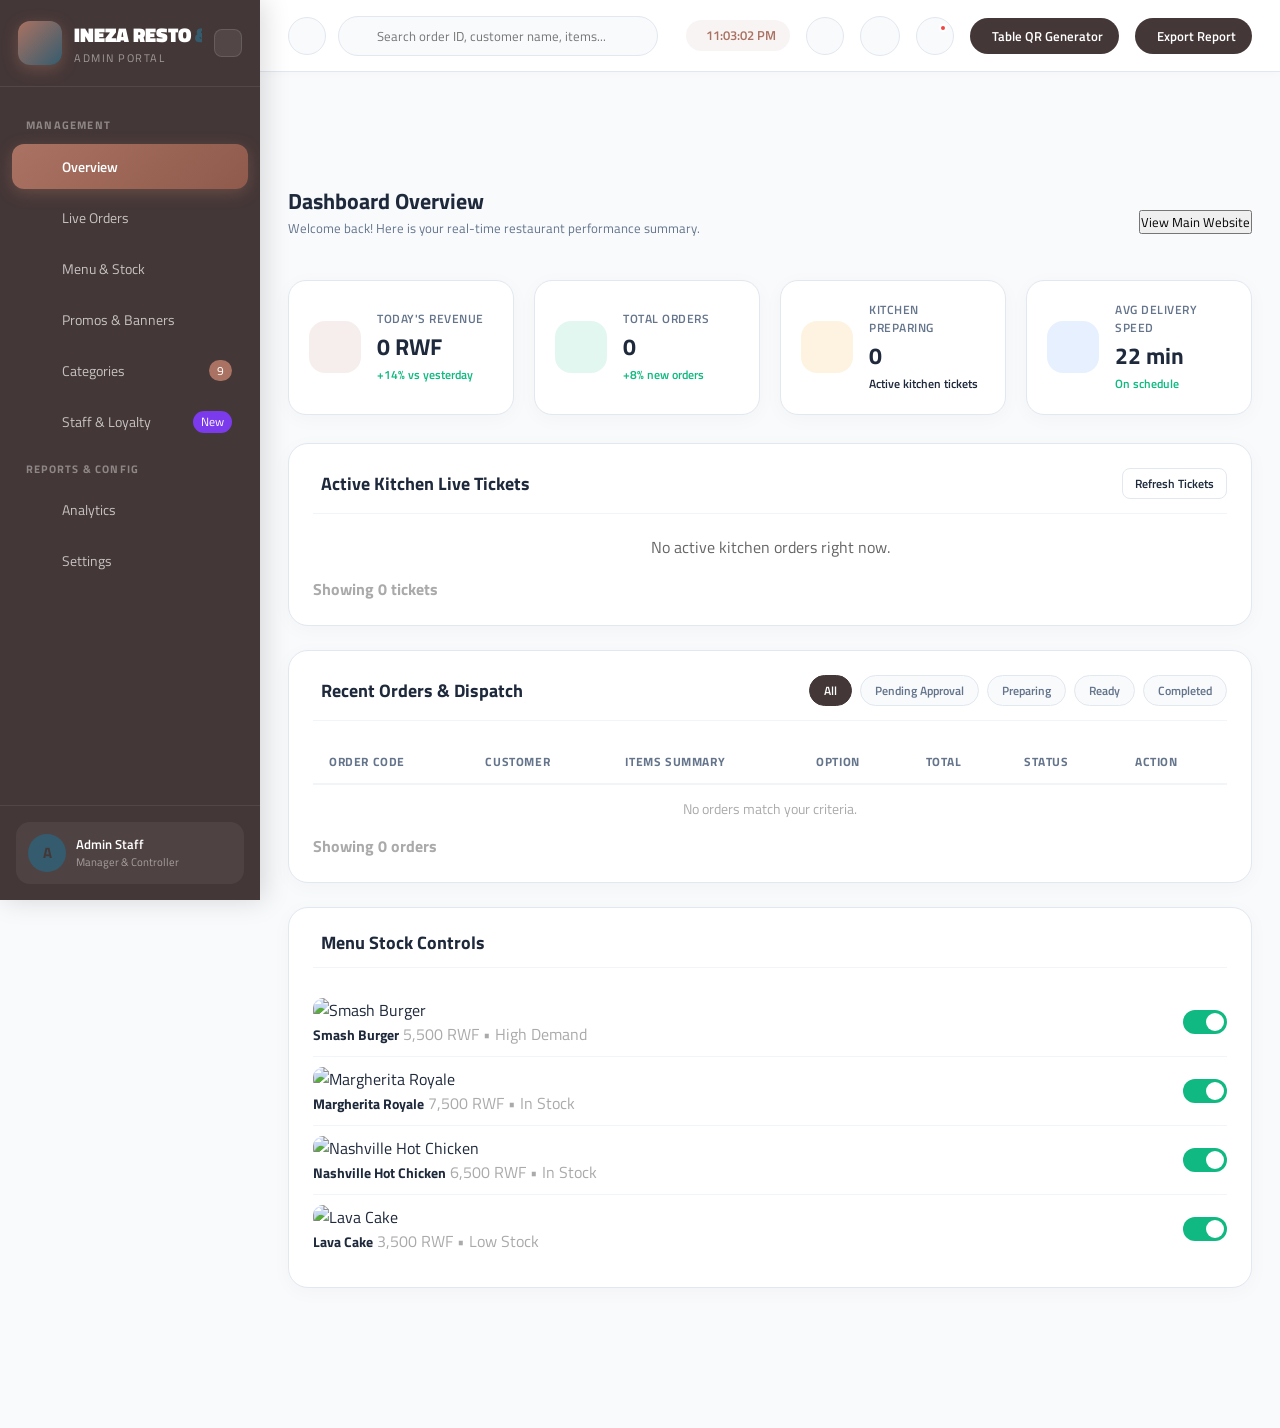
==== admin.html @ add831c4 "feat(promos): add enable/disable status toggle for promos & banners across admin and mobile app" ====
<!DOCTYPE html>
<html lang="en">

<head>
   <meta charset="UTF-8">
   <meta name="viewport" content="width=device-width, initial-scale=1">
   <title>INEZA RESTO & COFFEE SHOP - Admin Dashboard</title>
   <link rel="icon" type="image/x-icon" href="img/menu/dashboard.png">

   <!-- Google Fonts -->
   <link rel="preconnect" href="https://fonts.googleapis.com">
   <link rel="preconnect" href="https://fonts.gstatic.com" crossorigin>
   <link
      href="https://fonts.googleapis.com/css2?family=Titillium+Web:ital,wght@0,200;0,300;0,400;0,600;0,700;0,900;1,200;1,300;1,400;1,600;1,700&display=swap"
      rel="stylesheet">

   <!-- ============================================================
         ADD / EDIT PROMO MODAL
         ============================================================ -->
   <div id="promoModal" class="custom-modal-overlay" style="display:none;">
      <div class="modal-standard-box" style="max-width:500px;">
         <div class="modal-standard-header">
            <h4 id="promoModalTitle"><i class="fas fa-bullhorn me-2" style="color:var(--primary);"></i>Add New Promo</h4>
            <button type="button" class="modal-standard-close" onclick="closePromoModal()"><i
                  class="fas fa-times"></i></button>
         </div>
         <form id="promoForm" onsubmit="event.preventDefault(); savePromoItem(event);" class="p-4"
            style="background:#f8f9fa;">
            <input type="hidden" id="promoId" value="" />
            <div class="row g-3">
               <div class="col-md-12">
                  <label for="promoTitle">Title *</label>
                  <input type="text" id="promoTitle" class="form-control" placeholder="e.g. Order Salmon Steak Today" required />
               </div>
               <div class="col-md-6">
                  <label for="promoSubtitle">Subtitle *</label>
                  <input type="text" id="promoSubtitle" class="form-control" placeholder="e.g. And Save Up To" required />
               </div>
               <div class="col-md-6">
                  <label for="promoDiscount">Discount Text *</label>
                  <input type="text" id="promoDiscount" class="form-control" placeholder="e.g. 35%" required />
               </div>
               <div class="col-md-12">
                  <div class="d-flex align-items-center justify-content-between p-2 bg-white rounded border">
                     <div>
                        <label class="form-label mb-0 fw-bold" for="promoIsActiveToggle">Enable Banner Display</label>
                        <small class="text-muted d-block" style="font-size:0.75rem;">When enabled, this banner appears on mobile app &amp; customer screens.</small>
                     </div>
                     <div class="form-check form-switch fs-5 mb-0">
                        <input class="form-check-input cursor-pointer" type="checkbox" id="promoIsActiveToggle" checked>
                     </div>
                  </div>
               </div>
               <div class="col-md-12">
                  <label for="promoImageFile" class="form-label"><i class="fas fa-image me-1" style="color:var(--primary);"></i>Upload Promo Image / Poster</label>
                  <input type="file" id="promoImageFile" class="form-control" accept="image/*" onchange="previewPromoImage(this)" />
                  <input type="hidden" id="promoImg" value="" />
                  <small class="text-muted d-block mt-1">Upload a photo for this promo (JPG, PNG, WEBP).</small>
                  <div class="mt-2 text-center" id="promoImagePreviewBox" style="display:none;">
                     <img id="promoImagePreview" src="" class="img-thumbnail shadow-sm rounded-3" style="max-height:130px; object-fit:cover;" alt="Promo Preview" />
                  </div>
               </div>
            </div>
            <div class="mt-4 text-end">
               <button type="button" class="btn btn-secondary me-2" onclick="closePromoModal()">Cancel</button>
               <button type="submit" class="btn btn-primary"
                  style="background:var(--primary); border:none;">Save Promo</button>
            </div>
         </form>
      </div>
   </div>

   <!-- CSS Assets -->
   <link href="css/bootstrap.min.css" rel="stylesheet" />
   <link rel="stylesheet" href="css/all.min.css" />
   <link rel="stylesheet" href="css/style.css" />
   <link rel="stylesheet" href="css/admin.css" />
   <link rel="stylesheet" href="css/theme.css?v=1.0" />
   <link rel="manifest" href="manifest.json">

   <!-- Synchronous Theme Initializer (prevents FOUC) -->
   <script src="js/theme.js"></script>
</head>

<body class="admin-body">

   <!-- Toast Notification Container -->
   <div id="toastContainer"></div>

   <!-- ============================================================
         SIDEBAR NAVIGATION
         ============================================================ -->
   <aside class="admin-sidebar" id="adminSidebar">
      <div class="sidebar-header">
         <div class="brand-logo-icon">
            <i class="fas fa-mug-hot"></i>
         </div>
         <div class="brand-text-wrap">
            <div class="brand-title">INEZA RESTO <span>&amp; COFFEE SHOP</span></div>
            <div class="brand-subtitle">Admin Portal</div>
         </div>
         <button type="button" class="sidebar-collapse-btn" id="sidebarCollapseBtn" onclick="toggleAdminSidebar()" title="Collapse / Minimize Sidebar">
            <i class="fas fa-chevron-left"></i>
         </button>
      </div>

      <nav class="sidebar-menu">
         <div class="sidebar-label">Management</div>

         <a href="#" class="sidebar-item active" data-tab="overview" data-tooltip="Overview">
            <i class="fas fa-chart-pie"></i>
            <span>Overview</span>
         </a>

         <a href="#" class="sidebar-item" data-tab="orders" data-tooltip="Live Orders">
            <i class="fas fa-shopping-bag"></i>
            <span>Live Orders</span>
            <span class="badge-count" id="sidebarOrderBadge">0</span>
         </a>

         <a href="#" class="sidebar-item" data-tab="menu" data-tooltip="Menu &amp; Stock">
            <i class="fas fa-hamburger"></i>
            <span>Menu &amp; Stock</span>
         </a>

         <a href="#" class="sidebar-item" data-tab="promos" data-tooltip="Promos &amp; Banners">
            <i class="fas fa-bullhorn"></i>
            <span>Promos &amp; Banners</span>
         </a>

         <a href="#" class="sidebar-item" data-tab="categories" data-tooltip="Categories">
            <i class="fas fa-tags"></i>
            <span>Categories</span>
            <span class="badge-count" id="sidebarCatBadge" style="background:var(--primary);">8</span>
         </a>

         <!-- Reservations & Table Progress (Temporarily Disabled) -->
         <a href="#" class="sidebar-item" data-tab="reservations" data-tooltip="Reservations (Disabled)" style="display:none !important;">
            <i class="fas fa-calendar-check"></i>
            <span>Reservations</span>
            <span class="badge-count" id="sidebarResBadge" style="background:#e67e22;">0</span>
         </a>

         <a href="#" class="sidebar-item" data-tab="tables" data-tooltip="Table Progress (Disabled)" style="display:none !important;">
            <i class="fas fa-chair"></i>
            <span>Table Progress</span>
            <span class="badge-count" id="sidebarTablesBadge" style="background:#2563eb;">0</span>
         </a>

         <a href="#" class="sidebar-item" data-tab="users" data-tooltip="Staff &amp; Loyalty">
            <i class="fas fa-users-cog"></i>
            <span>Staff &amp; Loyalty</span>
            <span class="badge-count" id="sidebarUsersBadge" style="background:#7c3aed;">New</span>
         </a>

         <div class="sidebar-label">Reports &amp; Config</div>

         <a href="#" class="sidebar-item" data-tab="analytics" data-tooltip="Analytics">
            <i class="fas fa-chart-line"></i>
            <span>Analytics</span>
         </a>

         <a href="#" class="sidebar-item" data-tab="settings" data-tooltip="Settings">
            <i class="fas fa-cog"></i>
            <span>Settings</span>
         </a>
      </nav>

      <div class="sidebar-footer">
         <div class="admin-user-card">
            <div class="user-avatar" id="adminSidebarAvatar">A</div>
            <div class="user-info">
               <div class="user-name" id="adminSidebarName">Admin Staff</div>
               <div class="user-role" id="adminSidebarRole">Manager &amp; Controller</div>
            </div>
            <button class="btn-logout-icon" onclick="adminSignOut()" title="Sign Out / Exit">
               <i class="fas fa-sign-out-alt"></i>
            </button>
         </div>
      </div>
   </aside>

   <!-- Mobile Sidebar Overlay Backdrop -->
   <div id="adminSidebarOverlay" class="admin-sidebar-overlay" onclick="closeAdminSidebarMobile()"></div>

   <!-- ============================================================
         MAIN CONTENT AREA
         ============================================================ -->
   <main class="admin-main">

      <!-- TOP HEADER BAR -->
      <header class="admin-topbar">
         <div class="topbar-left-group">
            <button type="button" class="topbar-icon-btn sidebar-toggle-btn" id="sidebarToggleBtn" onclick="toggleAdminSidebar()" title="Toggle / Minimize Sidebar">
               <i class="fas fa-bars"></i>
            </button>

            <div class="search-box-wrap">
               <i class="fas fa-search"></i>
               <input type="text" id="adminOrderSearch" placeholder="Search order ID, customer name, items..."
                  autocomplete="off" />
            </div>
         </div>

         <div class="topbar-actions">
            <div class="clock-badge">
               <i class="far fa-clock"></i>
               <span id="liveClock">00:00:00</span>
            </div>

            <button type="button" class="topbar-icon-btn" onclick="refreshKitchenData()" title="Refresh Kitchen Data">
               <i class="fas fa-sync-alt"></i>
            </button>

            <!-- Dark / Light Theme Toggle -->
            <button type="button" class="topbar-icon-btn btn-theme-toggle" id="adminThemeToggleBtn" data-theme-toggle
               title="Toggle Dark / Light Mode" aria-label="Toggle Dark / Light Mode">
               <i class="fas fa-moon"></i>
            </button>

            <button type="button" class="topbar-icon-btn" onclick="openNotificationLogModal()"
               title="Notifications & Dispatch Logs">
               <i class="far fa-bell"></i>
               <span class="notify-dot" id="adminNotifyDot"></span>
            </button>

            <button type="button" class="btn-header-action bg-danger text-white border-0 me-1"
               onclick="openTableQrModal()">
               <i class="fas fa-qrcode me-1"></i> Table QR Generator
            </button>

            <button type="button" class="btn-header-action" onclick="exportSalesReport()">
               <i class="fas fa-file-download me-1"></i> Export Report
            </button>
         </div>
      </header>

      <!-- CONTENT BODY -->
      <div class="admin-content">

         <!-- ============================================================
               TAB 1: OVERVIEW & LIVE DASHBOARD
               ============================================================ -->
         <section id="tab-overview" class="tab-section active">
            <div class="page-title-row">
               <div>
                  <h3>Dashboard Overview</h3>
                  <p>Welcome back! Here is your real-time restaurant performance summary.</p>
               </div>
               <button class="btn btn-sm btn-outline-dark rounded-pill px-3"
                  onclick="window.location.href='index.html'">
                  <i class="fas fa-globe me-1"></i> View Main Website
               </button>
            </div>

            <!-- KPI STAT CARDS GRID -->
            <div class="stat-cards-grid">
               <div class="stat-card">
                  <div class="stat-icon-box primary">
                     <i class="fas fa-dollar-sign"></i>
                  </div>
                  <div class="stat-info">
                     <div class="stat-label">Today's Revenue</div>
                     <div class="stat-value" id="statTotalRevenue">0 RWF</div>
                     <div class="stat-trend up"><i class="fas fa-arrow-up me-1"></i>+14% vs yesterday</div>
                  </div>
               </div>

               <div class="stat-card">
                  <div class="stat-icon-box green">
                     <i class="fas fa-shopping-bag"></i>
                  </div>
                  <div class="stat-info">
                     <div class="stat-label">Total Orders</div>
                     <div class="stat-value" id="statTotalOrders">0</div>
                     <div class="stat-trend up"><i class="fas fa-arrow-up me-1"></i>+8% new orders</div>
                  </div>
               </div>

               <div class="stat-card">
                  <div class="stat-icon-box amber">
                     <i class="fas fa-fire"></i>
                  </div>
                  <div class="stat-info">
                     <div class="stat-label">Kitchen Preparing</div>
                     <div class="stat-value" id="statPrepOrders">0</div>
                     <div class="stat-trend text-warning">Active kitchen tickets</div>
                  </div>
               </div>

               <div class="stat-card">
                  <div class="stat-icon-box blue">
                     <i class="fas fa-shipping-fast"></i>
                  </div>
                  <div class="stat-info">
                     <div class="stat-label">Avg Delivery Speed</div>
                     <div class="stat-value">22 min</div>
                     <div class="stat-trend up"><i class="fas fa-check me-1"></i>On schedule</div>
                  </div>
               </div>

               <!-- Booked Tables Stat Card (Temporarily Disabled) -->
               <div class="stat-card" style="display:none !important;">
                  <div class="stat-icon-box orange" style="background:rgba(230,126,34,0.15);color:#e67e22;">
                     <i class="fas fa-calendar-check"></i>
                  </div>
                  <div class="stat-info">
                     <div class="stat-label">Booked Tables</div>
                     <div class="stat-value" id="statTotalReservations">0</div>
                     <div class="stat-trend text-primary"><i class="fas fa-chair me-1"></i>Table Reservations</div>
                  </div>
               </div>
            </div>

            <div class="row g-4 mb-4">
               <!-- KITCHEN TICKETS BOARD (4 per page with pagination) -->
               <div class="col-lg-12">
                  <div class="admin-card">
                     <div class="admin-card-header">
                        <h5><i class="fas fa-fire me-2" style="color:var(--amber);"></i>Active Kitchen Live Tickets</h5>
                        <button type="button" class="btn-action-sm" onclick="refreshKitchenData()"><i
                              class="fas fa-sync-alt me-1"></i>Refresh Tickets</button>
                     </div>
                     <div class="kitchen-grid" id="kitchenGrid">
                        <!-- Dynamic kitchen tickets rendered here -->
                     </div>
                     <!-- Kitchen Tickets Pagination Footer -->
                     <div class="p-3 bg-light border-top d-flex justify-content-between align-items-center flex-wrap gap-2 rounded-bottom" id="kitchenPaginationBar">
                        <div class="small text-muted fw-bold" id="kitchenPaginationInfo">Showing 0 tickets</div>
                        <nav>
                           <ul class="pagination pagination-sm mb-0 gap-1" id="kitchenPaginationNav"></ul>
                        </nav>
                     </div>
                  </div>
               </div>
            </div>

            <!-- RECENT ORDERS TABLE -->
            <div class="row g-4">
               <div class="col-lg-8">
                  <div class="admin-card">
                     <div class="admin-card-header flex-wrap gap-2">
                        <h5><i class="fas fa-receipt me-2" style="color:var(--primary);"></i>Recent Orders &amp;
                           Dispatch</h5>
                        <div class="order-filter-pills">
                           <button class="filter-pill active" data-filter="all">All</button>
                           <button class="filter-pill" data-filter="pending">Pending Approval</button>
                           <button class="filter-pill" data-filter="preparing">Preparing</button>
                           <button class="filter-pill" data-filter="ready">Ready</button>
                           <button class="filter-pill" data-filter="completed">Completed</button>
                        </div>
                     </div>
                     <div class="table-responsive">
                        <table class="admin-table">
                           <thead>
                              <tr>
                                 <th>Order Code</th>
                                 <th>Customer</th>
                                 <th>Items Summary</th>
                                 <th>Option</th>
                                 <th>Total</th>
                                 <th>Status</th>
                                 <th>Action</th>
                              </tr>
                           </thead>
                           <tbody id="adminOrdersTbody">
                              <!-- Dynamic orders table rendered here -->
                           </tbody>
                        </table>
                     </div>
                     <!-- Recent Orders Pagination Footer (5 per page) -->
                     <div class="p-3 bg-light border-top d-flex justify-content-between align-items-center flex-wrap gap-2 rounded-bottom" id="recentOrdersPaginationBar">
                        <div class="small text-muted fw-bold" id="recentOrdersPaginationInfo">Showing 0 orders</div>
                        <nav>
                           <ul class="pagination pagination-sm mb-0 gap-1" id="recentOrdersPaginationNav"></ul>
                        </nav>
                     </div>
                  </div>
               </div>

               <!-- TOP SELLING DISHES & QUICK STOCK CONTROLS -->
               <div class="col-lg-4">
                  <div class="admin-card">
                     <div class="admin-card-header">
                        <h5><i class="fas fa-toggle-on me-2" style="color:var(--primary);"></i>Menu Stock Controls</h5>
                     </div>
                     <div class="d-flex flex-column gap-2 mt-2">
                        <div class="stock-item-row">
                           <div class="d-flex align-items-center gap-3">
                              <img src="img/menu/1.jpg" class="stock-item-thumb" alt="Smash Burger" />
                              <div>
                                 <strong class="d-block" style="font-size:0.88rem;">Smash Burger</strong>
                                 <span class="small text-muted">5,500 RWF • High Demand</span>
                              </div>
                           </div>
                           <label class="switch">
                              <input type="checkbox" checked />
                              <span class="slider"></span>
                           </label>
                        </div>

                        <div class="stock-item-row">
                           <div class="d-flex align-items-center gap-3">
                              <img src="img/menu/2.jpg" class="stock-item-thumb" alt="Margherita Royale" />
                              <div>
                                 <strong class="d-block" style="font-size:0.88rem;">Margherita Royale</strong>
                                 <span class="small text-muted">7,500 RWF • In Stock</span>
                              </div>
                           </div>
                           <label class="switch">
                              <input type="checkbox" checked />
                              <span class="slider"></span>
                           </label>
                        </div>

                        <div class="stock-item-row">
                           <div class="d-flex align-items-center gap-3">
                              <img src="img/menu/3.jpg" class="stock-item-thumb" alt="Nashville Hot Chicken" />
                              <div>
                                 <strong class="d-block" style="font-size:0.88rem;">Nashville Hot Chicken</strong>
                                 <span class="small text-muted">6,500 RWF • In Stock</span>
                              </div>
                           </div>
                           <label class="switch">
                              <input type="checkbox" checked />
                              <span class="slider"></span>
                           </label>
                        </div>

                        <div class="stock-item-row">
                           <div class="d-flex align-items-center gap-3">
                              <img src="img/menu/6.jpg" class="stock-item-thumb" alt="Lava Cake" />
                              <div>
                                 <strong class="d-block" style="font-size:0.88rem;">Lava Cake</strong>
                                 <span class="small text-muted">3,500 RWF • Low Stock</span>
                              </div>
                           </div>
                           <label class="switch">
                              <input type="checkbox" checked />
                              <span class="slider"></span>
                           </label>
                        </div>
                     </div>
                  </div>
               </div>
            </div>
         </section>

         <!-- ============================================================
               TAB 2: LIVE ORDERS DISPATCH BOARD (E-COMMERCE POS DESIGN)
               ============================================================ -->
         <section id="tab-orders" class="tab-section">
            <div class="small text-muted mb-1"><span class="text-primary font-weight-bold">Page 1</span> &rsaquo; <span class="text-muted">Orders</span> &rsaquo; <span class="text-dark fw-bold">Live Dispatch</span></div>
            <div class="page-title-row mb-3">
               <div>
                  <h2 class="fw-bold text-dark mb-0">Orders</h2>
               </div>
               <div class="d-flex align-items-center gap-2">
                  <button class="btn btn-sm btn-outline-secondary rounded-3 px-3 fw-bold" onclick="exportOrdersCsv()">
                     <i class="fas fa-file-export me-1"></i> Export
                  </button>
                  <button class="btn btn-sm btn-primary rounded-3 px-3 shadow-sm font-weight-bold" onclick="openCreateOrderModal()" style="background:#2563eb; border-color:#2563eb;">
                     <i class="fas fa-plus me-1"></i> Add Order
                  </button>
               </div>
            </div>

            <!-- Status Tabs with Live Counters -->
            <div class="d-flex border-bottom mb-3 overflow-auto text-nowrap orders-nav-tabs">
               <button class="nav-link active font-weight-bold border-0 bg-transparent text-primary py-2 px-3" data-filter="all" onclick="filterLiveOrdersBoard('all', this)" id="tabCountAll">
                  All <span class="badge bg-light text-dark border ms-1 font-monospace" id="cntAll">0</span>
               </button>
               <button class="nav-link font-weight-bold border-0 bg-transparent text-muted py-2 px-3" data-filter="pending" onclick="filterLiveOrdersBoard('pending', this)" id="tabCountPending">
                  Pending Payment <span class="badge bg-light text-dark border ms-1 font-monospace" id="cntPending">0</span>
               </button>
               <button class="nav-link font-weight-bold border-0 bg-transparent text-muted py-2 px-3" data-filter="preparing" onclick="filterLiveOrdersBoard('preparing', this)" id="tabCountPreparing">
                  Unfulfilled / Preparing <span class="badge bg-light text-dark border ms-1 font-monospace" id="cntPreparing">0</span>
               </button>
               <button class="nav-link font-weight-bold border-0 bg-transparent text-muted py-2 px-3" data-filter="ready" onclick="filterLiveOrdersBoard('ready', this)" id="tabCountReady">
                  Ready for Dispatch <span class="badge bg-light text-dark border ms-1 font-monospace" id="cntReady">0</span>
               </button>
               <button class="nav-link font-weight-bold border-0 bg-transparent text-muted py-2 px-3" data-filter="completed" onclick="filterLiveOrdersBoard('completed', this)" id="tabCountCompleted">
                  Completed <span class="badge bg-light text-dark border ms-1 font-monospace" id="cntCompleted">0</span>
               </button>
               <button class="nav-link font-weight-bold border-0 bg-transparent text-muted py-2 px-3" data-filter="archived" onclick="filterLiveOrdersBoard('archived', this)" id="tabCountArchived">
                  Disabled / Archived <span class="badge bg-light text-dark border ms-1 font-monospace" id="cntArchived">0</span>
               </button>
            </div>

            <div class="admin-card p-0 border rounded-3 overflow-hidden shadow-sm">
               <!-- Search and Filter Bar -->
               <div class="p-3 bg-light border-bottom d-flex justify-content-between align-items-center flex-wrap gap-2">
                  <div class="position-relative flex-grow-1" style="max-width: 320px;">
                     <i class="fas fa-search position-absolute top-50 start-0 translate-middle-y ms-3 text-muted"></i>
                     <input type="text" id="liveOrdersSearchInput" class="form-control form-control-sm ps-5 rounded-3 bg-white" placeholder="Search orders..." onkeyup="onLiveOrdersSearchChange()" autocomplete="off">
                  </div>

                  <div class="d-flex align-items-center gap-2 flex-wrap">
                     <select class="form-select form-select-sm rounded-3 bg-white border-secondary" id="paymentStatusFilterSelect" style="min-width: 150px;" onchange="onLiveOrdersSearchChange()">
                        <option value="all">Payment status: All</option>
                        <option value="paid">Paid</option>
                        <option value="pending">Pending</option>
                        <option value="failed">Failed</option>
                     </select>

                     <select class="form-select form-select-sm rounded-3 bg-white border-secondary" id="fulfilmentStageFilterSelect" style="min-width: 170px;" onchange="onLiveOrdersSearchChange()">
                        <option value="all">Fulfilment status: All</option>
                        <option value="Received">1. Order Received</option>
                        <option value="Confirmed">2. Confirmed</option>
                        <option value="Preparing">3. Being Prepared</option>
                        <option value="Ready">4. Ready</option>
                        <option value="On the Way">5. On the Way</option>
                        <option value="Delivered">6. Delivered</option>
                        <option value="Closed">7. Closed</option>
                     </select>
                  </div>
               </div>

               <div class="table-responsive">
                  <table class="table table-hover align-middle mb-0 text-nowrap">
                     <thead class="bg-light text-muted small border-bottom">
                        <tr class="text-uppercase" style="font-size:0.75rem; letter-spacing:0.5px;">
                           <th style="width:36px; padding-left:16px;">
                              <input type="checkbox" class="form-check-input" id="selectAllOrdersCheckbox" onchange="toggleSelectAllOrders(this.checked)">
                           </th>
                           <th>ORDER <i class="fas fa-sort text-muted ms-1"></i></th>
                           <th>TOTAL <i class="fas fa-sort text-muted ms-1"></i></th>
                           <th>CUSTOMER <i class="fas fa-sort text-muted ms-1"></i></th>
                           <th>PAYMENT STATUS <i class="fas fa-sort text-muted ms-1"></i></th>
                           <th>FULFILMENT STATUS <i class="fas fa-sort text-muted ms-1"></i></th>
                           <th>DELIVERY TYPE <i class="fas fa-sort text-muted ms-1"></i></th>
                           <th>DATE <i class="fas fa-sort text-muted ms-1"></i></th>
                           <th class="text-end padding-right:16px;">ACTIONS</th>
                        </tr>
                     </thead>
                     <tbody id="fullOrdersDispatchTbody">
                        <!-- Dynamic live orders board rendered by JS -->
                     </tbody>
                  </table>
               </div>

               <!-- Pagination Footer -->
               <div class="p-3 bg-light border-top d-flex justify-content-between align-items-center flex-wrap gap-2"
                  id="liveOrdersPaginationBar">
                  <div class="small text-muted fw-bold" id="liveOrdersPaginationInfo">
                     Showing 1 to 7 of 7 orders
                  </div>
                  <nav>
                     <ul class="pagination pagination-sm mb-0 gap-1" id="liveOrdersPaginationNav">
                        <!-- Dynamic pagination buttons rendered by JS -->
                     </ul>
                  </nav>
               </div>
            </div>
         </section>

         <!-- ============================================================
               TAB 3: MENU & INVENTORY (FULL CRUD)
               ============================================================ -->
         <section id="tab-menu" class="tab-section">
            <div class="page-title-row">
               <div>
                  <h3>Menu &amp; Inventory Management</h3>
                  <p>Create, edit, delete and toggle dish availability in real-time.</p>
               </div>
               <button class="btn btn-primary rounded-pill px-4"
                  style="background:var(--primary);border-color:var(--primary);" onclick="openAddMenuModal()">
                  <i class="fas fa-plus me-1"></i> Add New Menu Item
               </button>
            </div>

            <!-- CSV BULK IMPORT WIDGET -->
            <div class="admin-card mb-4 p-4 border" style="background: linear-gradient(135deg, #e8f5e9 0%, #c8e6c9 100%);">
               <div class="d-flex justify-content-between align-items-center flex-wrap gap-3">
                  <div>
                     <h5 class="mb-1"><i class="fas fa-file-csv text-success me-2"></i>Bulk Import CSV</h5>
                     <p class="mb-0 text-muted small">Import multiple items at once. <a href="docs/sample_menu.csv" download>Download Sample CSV</a></p>
                  </div>
                  <div class="d-flex align-items-center gap-2">
                     <input type="file" id="csvMenuUploadInput" class="form-control form-control-sm" accept=".csv" style="max-width: 250px;">
                     <button class="btn btn-sm btn-success" onclick="uploadCsvMenu()" id="csvMenuUploadBtn">
                        <i class="fas fa-file-import me-1"></i> Import CSV
                     </button>
                  </div>
               </div>
            </div>

            <!-- MENU FILTERS & SEARCH ROW -->
            <div class="admin-card mb-4 p-3 bg-light border">
               <div class="d-flex justify-content-between align-items-center flex-wrap gap-3">
                  <!-- Dynamic Category Filter Pills -->
                  <div class="d-flex align-items-center gap-1 flex-wrap" id="adminMenuCategoryPills">
                     <button class="filter-pill active" data-cat="all"
                        onclick="setAdminMenuCategoryFilter('all', this)">All Categories</button>
                  </div>

                  <!-- Dish Search Input -->
                  <div class="position-relative" style="min-width: 250px;">
                     <i class="fas fa-search position-absolute top-50 start-0 translate-middle-y ms-3 text-muted"></i>
                     <input type="text" id="adminMenuSearchInput" class="form-control form-control-sm ps-5 rounded-pill"
                        placeholder="Search dish title, tags..." onkeyup="onAdminMenuSearchChange()"
                        autocomplete="off" />
                  </div>
               </div>
            </div>

            <div class="row g-4 mb-4" id="adminMenuGrid">
               <!-- Dynamic Menu Cards rendered here -->
            </div>

            <!-- PAGINATION FOOTER BAR -->
            <div class="admin-card p-3 d-flex justify-content-between align-items-center flex-wrap gap-2"
               id="adminMenuPaginationBar">
               <div class="small text-muted fw-bold" id="adminMenuPaginationInfo">
                  Showing 1 to 10 of 20 items
               </div>
               <nav>
                  <ul class="pagination pagination-sm mb-0 gap-1" id="adminMenuPaginationNav">
                     <!-- Dynamic pagination buttons rendered by JS -->
                  </ul>
               </nav>
            </div>
         </section>

         <!-- ============================================================
               TAB X: PROMOS & BANNERS
               ============================================================ -->
         <section id="tab-promos" class="tab-section" style="display:none;">
            <div class="d-flex justify-content-between align-items-end mb-4">
               <div>
                  <h3>Promos & Banners</h3>
                  <p class="text-muted mb-0">Manage the carousel slides shown on the mobile app home screen.</p>
               </div>
               <button class="btn btn-primary" style="background:var(--primary);border-color:var(--primary);" onclick="openPromoModal()">
                  <i class="fas fa-plus me-1"></i> Add New Promo
               </button>
            </div>
            
            <div class="row g-4 mb-4" id="adminPromosGrid">
               <!-- Dynamic Promo Cards rendered here -->
            </div>
         </section>

         <!-- ============================================================
               TAB 4: CATEGORIES MANAGEMENT (FULL CRUD)
               ============================================================ -->
         <section id="tab-categories" class="tab-section">
            <div class="page-title-row">
               <div>
                  <h3>Category Management</h3>
                  <p>Create, edit, disable &amp; update filter categories for your website menu.</p>
               </div>
               <button class="btn btn-primary rounded-pill px-4"
                  style="background:var(--primary);border-color:var(--primary);" onclick="openCategoryModal()">
                  <i class="fas fa-plus me-1"></i> Add New Category
               </button>
            </div>

            <div class="admin-card p-0 overflow-hidden">
               <div
                  class="p-3 bg-light border-bottom d-flex justify-content-between align-items-center flex-wrap gap-2">
                  <div class="d-flex align-items-center gap-2">
                     <span class="fw-bold text-dark"><i class="fas fa-tags me-1 text-warning"></i> Menu
                        Categories</span>
                     <span class="badge bg-secondary rounded-pill" id="adminCatCountBadge">8 Categories</span>
                  </div>
                  <div class="position-relative" style="min-width: 240px;">
                     <i class="fas fa-search position-absolute top-50 start-0 translate-middle-y ms-3 text-muted"></i>
                     <input type="text" id="adminCatSearchInput" class="form-control form-control-sm ps-5 rounded-pill"
                        placeholder="Search category..." onkeyup="renderAdminCategoriesTable()" autocomplete="off" />
                  </div>
               </div>

               <div class="table-responsive">
                  <table class="table table-hover align-middle mb-0 text-nowrap">
                     <thead class="table-dark">
                        <tr>
                           <th style="width: 70px;">ICON</th>
                           <th>CATEGORY NAME</th>
                           <th>FILTER KEY (SLUG)</th>
                           <th>DISH COUNT</th>
                           <th>STATUS</th>
                           <th>SORT ORDER</th>
                           <th class="text-end">ACTIONS</th>
                        </tr>
                     </thead>
                     <tbody id="adminCategoriesTbody">
                        <!-- Dynamic Categories table rendered here -->
                     </tbody>
                  </table>
               </div>
            </div>
         </section>

         <!-- ============================================================
               TAB 5: TABLE RESERVATIONS MANAGEMENT
               ============================================================ -->
         <section id="tab-reservations" class="tab-section">
            <div class="page-title-row">
               <div>
                  <h3>Table Reservations</h3>
                  <p>Manage customer table bookings, party sizes, and seating arrangements.</p>
               </div>
               <div class="d-flex gap-2">
                  <select id="adminResFilter" class="form-select form-select-sm rounded-pill"
                     onchange="renderAdminReservations()">
                     <option value="all">All Statuses</option>
                     <option value="Confirmed" selected>Confirmed Only</option>
                     <option value="Seated">Seated</option>
                     <option value="Cancelled">Cancelled</option>
                  </select>
               </div>
            </div>

            <div class="admin-card p-0 overflow-hidden">
               <div class="table-responsive">
                  <table class="table table-hover align-middle mb-0 text-nowrap">
                     <thead class="table-dark">
                        <tr>
                           <th>REF ID</th>
                           <th>CUSTOMER</th>
                           <th>DATE &amp; TIME</th>
                           <th>GUESTS</th>
                           <th>SEATING AREA</th>
                           <th>NOTES</th>
                           <th>STATUS</th>
                           <th class="text-end">ACTIONS</th>
                        </tr>
                     </thead>
                     <tbody id="adminResTableBody">
                        <!-- Reservations rendered dynamically -->
                     </tbody>
                  </table>
               </div>
            </div>
         </section>

         <!-- ============================================================
               TAB 6: LIVE TABLE DINING TRACKER WITH PROGRESS BARS
               ============================================================ -->
         <section id="tab-tables" class="tab-section">
            <div class="page-title-row">
               <div>
                  <h3>Live Table Dining Tracker</h3>
                  <p>Track dine-in tables in real-time with animated progress bars (Seated ➔ Cooking ➔ Dining ➔ Bill ➔
                     Cleared).</p>
               </div>
               <button class="btn btn-sm btn-outline-dark rounded-pill px-3" onclick="resetAllTables()">
                  <i class="fas fa-sync-alt me-1"></i> Reset All Tables
               </button>
            </div>

            <!-- Stage Legend Bar -->
            <div class="p-3 bg-white border rounded-3 mb-4 shadow-sm">
               <div class="row align-items-center text-center g-2 small fw-bold">
                  <div class="col-md-2 col-4">
                     <span class="badge bg-primary w-100 py-2 shadow-sm">1. Seated (20%)</span>
                  </div>
                  <div class="col-md-3 col-4">
                     <span class="badge bg-warning text-dark w-100 py-2 shadow-sm">2. Cooking / Serving (45%)</span>
                  </div>
                  <div class="col-md-3 col-4">
                     <span class="badge bg-info text-dark w-100 py-2 shadow-sm">3. Dining &amp; Eating (70%)</span>
                  </div>
                  <div class="col-md-2 col-6">
                     <span class="badge bg-danger w-100 py-2 shadow-sm">4. Bill / Payment (90%)</span>
                  </div>
                  <div class="col-md-2 col-6">
                     <span class="badge bg-success w-100 py-2 shadow-sm">5. Cleared &amp; Free (100%)</span>
                  </div>
               </div>
            </div>

            <!-- Live Tables Grid -->
            <div class="row g-3" id="liveTablesProgressGrid">
               <div class="col-lg-3 col-md-6">
                  <div class="table-tracker-card p-3 bg-white rounded-3 border shadow-sm h-100 position-relative">
                     <div class="d-flex justify-content-between align-items-center mb-2">
                        <h5 class="fw-bold mb-0 text-dark">Table #1 <span
                              class="badge bg-light text-dark border ms-1 fw-normal">Main Hall</span></h5>
                        <span class="badge bg-dark font-monospace"><i class="far fa-clock me-1"></i>38 min</span>
                     </div>

                     <div class="small text-muted mb-3">
                        <i class="fas fa-user me-1 text-primary"></i><strong>Kagabo Patrick</strong> (4 Guests)
                     </div>

                     <div class="mb-3">
                        <div class="d-flex justify-content-between small fw-bold mb-1">
                           <span class="text-uppercase" style="font-size:0.75rem;">Stage: Dining &amp; Eating</span>
                           <span class="text-dark" style="font-size:0.75rem;">70%</span>
                        </div>
                        <div class="progress" style="height: 12px; border-radius: 10px; background: #e2e8f0;">
                           <div class="progress-bar progress-bar-striped progress-bar-animated bg-info text-dark"
                              role="progressbar" style="width: 70%;" aria-valuenow="70" aria-valuemin="0"
                              aria-valuemax="100"></div>
                        </div>
                     </div>

                     <div class="d-flex justify-content-between align-items-center mt-3 pt-2 border-top">
                        <small class="text-muted text-truncate me-2" title="Guests enjoying main meals">Guests enjoying
                           main meals</small>
                        <button class="btn btn-sm btn-outline-dark py-1 px-2 fw-bold text-nowrap"
                           onclick="advanceTableStage(1)">
                           ▶ Next Stage
                        </button>
                     </div>
                  </div>
               </div>

               <div class="col-lg-3 col-md-6">
                  <div class="table-tracker-card p-3 bg-white rounded-3 border shadow-sm h-100 position-relative">
                     <div class="d-flex justify-content-between align-items-center mb-2">
                        <h5 class="fw-bold mb-0 text-dark">Table #2 <span
                              class="badge bg-light text-dark border ms-1 fw-normal">Main Hall</span></h5>
                        <span class="badge bg-dark font-monospace"><i class="far fa-clock me-1"></i>15 min</span>
                     </div>

                     <div class="small text-muted mb-3">
                        <i class="fas fa-user me-1 text-primary"></i><strong>Aline Uwase</strong> (2 Guests)
                     </div>

                     <div class="mb-3">
                        <div class="d-flex justify-content-between small fw-bold mb-1">
                           <span class="text-uppercase" style="font-size:0.75rem;">Stage: Cooking / Serving</span>
                           <span class="text-dark" style="font-size:0.75rem;">45%</span>
                        </div>
                        <div class="progress" style="height: 12px; border-radius: 10px; background: #e2e8f0;">
                           <div class="progress-bar progress-bar-striped progress-bar-animated bg-warning text-dark"
                              role="progressbar" style="width: 45%;" aria-valuenow="45" aria-valuemin="0"
                              aria-valuemax="100"></div>
                        </div>
                     </div>

                     <div class="d-flex justify-content-between align-items-center mt-3 pt-2 border-top">
                        <small class="text-muted text-truncate me-2" title="Food prep &amp; appetizers served">Food prep
                           &amp; appetizers served</small>
                        <button class="btn btn-sm btn-outline-dark py-1 px-2 fw-bold text-nowrap"
                           onclick="advanceTableStage(2)">
                           ▶ Next Stage
                        </button>
                     </div>
                  </div>
               </div>

               <div class="col-lg-3 col-md-6">
                  <div class="table-tracker-card p-3 bg-white rounded-3 border shadow-sm h-100 position-relative">
                     <div class="d-flex justify-content-between align-items-center mb-2">
                        <h5 class="fw-bold mb-0 text-dark">Table #3 <span
                              class="badge bg-light text-dark border ms-1 fw-normal">Terrace</span></h5>
                        <span class="badge bg-dark font-monospace"><i class="far fa-clock me-1"></i>55 min</span>
                     </div>

                     <div class="small text-muted mb-3">
                        <i class="fas fa-user me-1 text-primary"></i><strong>Keza Diane</strong> (2 Guests)
                     </div>

                     <div class="mb-3">
                        <div class="d-flex justify-content-between small fw-bold mb-1">
                           <span class="text-uppercase" style="font-size:0.75rem;">Stage: Bill Requested</span>
                           <span class="text-dark" style="font-size:0.75rem;">90%</span>
                        </div>
                        <div class="progress" style="height: 12px; border-radius: 10px; background: #e2e8f0;">
                           <div class="progress-bar progress-bar-striped progress-bar-animated bg-danger"
                              role="progressbar" style="width: 90%;" aria-valuenow="90" aria-valuemin="0"
                              aria-valuemax="100"></div>
                        </div>
                     </div>

                     <div class="d-flex justify-content-between align-items-center mt-3 pt-2 border-top">
                        <small class="text-muted text-truncate me-2" title="Bill requested &amp; payment">Bill requested
                           &amp; payment</small>
                        <button class="btn btn-sm btn-outline-dark py-1 px-2 fw-bold text-nowrap"
                           onclick="advanceTableStage(3)">
                           🧹 Clear Table
                        </button>
                     </div>
                  </div>
               </div>

               <div class="col-lg-3 col-md-6">
                  <div class="table-tracker-card p-3 bg-white rounded-3 border shadow-sm h-100 position-relative">
                     <div class="d-flex justify-content-between align-items-center mb-2">
                        <h5 class="fw-bold mb-0 text-dark">Table #4 <span
                              class="badge bg-light text-dark border ms-1 fw-normal">Terrace</span></h5>
                        <span class="badge bg-dark font-monospace"><i class="far fa-clock me-1"></i>5 min</span>
                     </div>

                     <div class="small text-muted mb-3">
                        <i class="fas fa-user me-1 text-primary"></i><strong>Eric Munyaneza</strong> (3 Guests)
                     </div>

                     <div class="mb-3">
                        <div class="d-flex justify-content-between small fw-bold mb-1">
                           <span class="text-uppercase" style="font-size:0.75rem;">Stage: Seated</span>
                           <span class="text-dark" style="font-size:0.75rem;">20%</span>
                        </div>
                        <div class="progress" style="height: 12px; border-radius: 10px; background: #e2e8f0;">
                           <div class="progress-bar progress-bar-striped progress-bar-animated bg-primary"
                              role="progressbar" style="width: 20%;" aria-valuenow="20" aria-valuemin="0"
                              aria-valuemax="100"></div>
                        </div>
                     </div>

                     <div class="d-flex justify-content-between align-items-center mt-3 pt-2 border-top">
                        <small class="text-muted text-truncate me-2" title="Guests seated &amp; menus served">Guests
                           seated &amp; menus served</small>
                        <button class="btn btn-sm btn-outline-dark py-1 px-2 fw-bold text-nowrap"
                           onclick="advanceTableStage(4)">
                           ▶ Next Stage
                        </button>
                     </div>
                  </div>
               </div>

               <div class="col-lg-3 col-md-6">
                  <div class="table-tracker-card p-3 bg-white rounded-3 border shadow-sm h-100 position-relative">
                     <div class="d-flex justify-content-between align-items-center mb-2">
                        <h5 class="fw-bold mb-0 text-dark">Table #5 <span
                              class="badge bg-light text-dark border ms-1 fw-normal">VIP Lounge</span></h5>
                        <span class="badge bg-dark font-monospace"><i class="far fa-clock me-1"></i>42 min</span>
                     </div>

                     <div class="small text-muted mb-3">
                        <i class="fas fa-user me-1 text-primary"></i><strong>Jean Paul Ndayi</strong> (6 Guests)
                     </div>

                     <div class="mb-3">
                        <div class="d-flex justify-content-between small fw-bold mb-1">
                           <span class="text-uppercase" style="font-size:0.75rem;">Stage: Dining &amp; Eating</span>
                           <span class="text-dark" style="font-size:0.75rem;">70%</span>
                        </div>
                        <div class="progress" style="height: 12px; border-radius: 10px; background: #e2e8f0;">
                           <div class="progress-bar progress-bar-striped progress-bar-animated bg-info text-dark"
                              role="progressbar" style="width: 70%;" aria-valuenow="70" aria-valuemin="0"
                              aria-valuemax="100"></div>
                        </div>
                     </div>

                     <div class="d-flex justify-content-between align-items-center mt-3 pt-2 border-top">
                        <small class="text-muted text-truncate me-2" title="Guests enjoying main meals">Guests enjoying
                           main meals</small>
                        <button class="btn btn-sm btn-outline-dark py-1 px-2 fw-bold text-nowrap"
                           onclick="advanceTableStage(5)">
                           ▶ Next Stage
                        </button>
                     </div>
                  </div>
               </div>

               <div class="col-lg-3 col-md-6">
                  <div class="table-tracker-card p-3 bg-white rounded-3 border shadow-sm h-100 position-relative">
                     <div class="d-flex justify-content-between align-items-center mb-2">
                        <h5 class="fw-bold mb-0 text-dark">Table #6 <span
                              class="badge bg-light text-dark border ms-1 fw-normal">VIP Lounge</span></h5>
                        <span class="badge bg-secondary font-monospace"><i class="far fa-clock me-1"></i>Vacant</span>
                     </div>

                     <div class="small text-muted mb-3">
                        <i class="fas fa-user me-1 text-primary"></i><strong>Vacant</strong> (Free)
                     </div>

                     <div class="mb-3">
                        <div class="d-flex justify-content-between small fw-bold mb-1">
                           <span class="text-uppercase" style="font-size:0.75rem;">Stage: Cleared &amp; Free</span>
                           <span class="text-dark" style="font-size:0.75rem;">100%</span>
                        </div>
                        <div class="progress" style="height: 12px; border-radius: 10px; background: #e2e8f0;">
                           <div class="progress-bar progress-bar-striped progress-bar-animated bg-success"
                              role="progressbar" style="width: 100%;" aria-valuenow="100" aria-valuemin="0"
                              aria-valuemax="100"></div>
                        </div>
                     </div>

                     <div class="d-flex justify-content-between align-items-center mt-3 pt-2 border-top">
                        <small class="text-muted text-truncate me-2" title="Table cleaned &amp; sanitized">Table cleaned
                           &amp; sanitized</small>
                        <button class="btn btn-sm btn-outline-dark py-1 px-2 fw-bold text-nowrap"
                           onclick="advanceTableStage(6)">
                           🛋️ Seat New Guests
                        </button>
                     </div>
                  </div>
               </div>

               <div class="col-lg-3 col-md-6">
                  <div class="table-tracker-card p-3 bg-white rounded-3 border shadow-sm h-100 position-relative">
                     <div class="d-flex justify-content-between align-items-center mb-2">
                        <h5 class="fw-bold mb-0 text-dark">Table #7 <span
                              class="badge bg-light text-dark border ms-1 fw-normal">Garden</span></h5>
                        <span class="badge bg-dark font-monospace"><i class="far fa-clock me-1"></i>20 min</span>
                     </div>

                     <div class="small text-muted mb-3">
                        <i class="fas fa-user me-1 text-primary"></i><strong>Kayonga Raul</strong> (2 Guests)
                     </div>

                     <div class="mb-3">
                        <div class="d-flex justify-content-between small fw-bold mb-1">
                           <span class="text-uppercase" style="font-size:0.75rem;">Stage: Cooking / Serving</span>
                           <span class="text-dark" style="font-size:0.75rem;">45%</span>
                        </div>
                        <div class="progress" style="height: 12px; border-radius: 10px; background: #e2e8f0;">
                           <div class="progress-bar progress-bar-striped progress-bar-animated bg-warning text-dark"
                              role="progressbar" style="width: 45%;" aria-valuenow="45" aria-valuemin="0"
                              aria-valuemax="100"></div>
                        </div>
                     </div>

                     <div class="d-flex justify-content-between align-items-center mt-3 pt-2 border-top">
                        <small class="text-muted text-truncate me-2" title="Food prep &amp; appetizers served">Food prep
                           &amp; appetizers served</small>
                        <button class="btn btn-sm btn-outline-dark py-1 px-2 fw-bold text-nowrap"
                           onclick="advanceTableStage(7)">
                           ▶ Next Stage
                        </button>
                     </div>
                  </div>
               </div>

               <div class="col-lg-3 col-md-6">
                  <div class="table-tracker-card p-3 bg-white rounded-3 border shadow-sm h-100 position-relative">
                     <div class="d-flex justify-content-between align-items-center mb-2">
                        <h5 class="fw-bold mb-0 text-dark">Table #8 <span
                              class="badge bg-light text-dark border ms-1 fw-normal">Garden</span></h5>
                        <span class="badge bg-secondary font-monospace"><i class="far fa-clock me-1"></i>Vacant</span>
                     </div>

                     <div class="small text-muted mb-3">
                        <i class="fas fa-user me-1 text-primary"></i><strong>Vacant</strong> (Free)
                     </div>

                     <div class="mb-3">
                        <div class="d-flex justify-content-between small fw-bold mb-1">
                           <span class="text-uppercase" style="font-size:0.75rem;">Stage: Cleared &amp; Free</span>
                           <span class="text-dark" style="font-size:0.75rem;">100%</span>
                        </div>
                        <div class="progress" style="height: 12px; border-radius: 10px; background: #e2e8f0;">
                           <div class="progress-bar progress-bar-striped progress-bar-animated bg-success"
                              role="progressbar" style="width: 100%;" aria-valuenow="100" aria-valuemin="0"
                              aria-valuemax="100"></div>
                        </div>
                     </div>

                     <div class="d-flex justify-content-between align-items-center mt-3 pt-2 border-top">
                        <small class="text-muted text-truncate me-2" title="Table cleaned &amp; sanitized">Table cleaned
                           &amp; sanitized</small>
                        <button class="btn btn-sm btn-outline-dark py-1 px-2 fw-bold text-nowrap"
                           onclick="advanceTableStage(8)">
                           🛋️ Seat New Guests
                        </button>
                     </div>
                  </div>
               </div>
            </div>
         </section>

         <!-- ============================================================
               TAB 7: ANALYTICS & SALES REPORTING
               ============================================================ -->
         <section id="tab-analytics" class="tab-section">
            <div class="page-title-row flex-wrap gap-2 mb-4">
               <div>
                  <h3 class="mb-0"><i class="fas fa-chart-line me-2" style="color:var(--primary);"></i>Sales &amp; Financial Analytics</h3>
                  <p class="text-muted small mb-0">Detailed financial reporting, payment reconciliation, top dishes, and fiscal audit exports.</p>
               </div>
               <!-- Export & Date Range Controls Toolbar -->
               <div class="d-flex align-items-center flex-wrap gap-2">
                  <div class="btn-group btn-group-sm" role="group" id="analyticsRangePills">
                     <button type="button" class="btn btn-outline-primary active" onclick="setAnalyticsRange('all', this)">All Time</button>
                     <button type="button" class="btn btn-outline-primary" onclick="setAnalyticsRange('today', this)">Today</button>
                     <button type="button" class="btn btn-outline-primary" onclick="setAnalyticsRange('7days', this)">Last 7 Days</button>
                     <button type="button" class="btn btn-outline-primary" onclick="setAnalyticsRange('30days', this)">This Month</button>
                  </div>
                  <div class="dropdown">
                     <button class="btn btn-sm btn-success dropdown-toggle rounded-pill px-3 shadow-sm" type="button" data-bs-toggle="dropdown" aria-expanded="false">
                        <i class="fas fa-file-export me-1"></i> Export Data
                     </button>
                     <ul class="dropdown-menu dropdown-menu-end shadow border-0">
                        <li><a class="dropdown-item" href="#" onclick="event.preventDefault(); exportAnalyticsCSV();"><i class="fas fa-file-csv me-2 text-success"></i>Export to CSV / Excel</a></li>
                        <li><a class="dropdown-item" href="#" onclick="event.preventDefault(); printEbmTaxSummary();"><i class="fas fa-file-invoice me-2 text-primary"></i>Print RRA EBM Tax Summary</a></li>
                        <li><hr class="dropdown-divider"></li>
                        <li><a class="dropdown-item" href="#" onclick="event.preventDefault(); printShiftZReport();"><i class="fas fa-receipt me-2 text-warning"></i>Print Daily Shift / Z-Report (80mm)</a></li>
                     </ul>
                  </div>
               </div>
            </div>

            <!-- EXECUTIVE KPI CARDS -->
            <div class="row g-3 mb-4">
               <div class="col-xl-3 col-md-6">
                  <div class="admin-card p-3 h-100 shadow-sm border-start border-4 border-primary">
                     <div class="d-flex justify-content-between align-items-center mb-2">
                        <span class="text-muted small fw-bold text-uppercase">Gross Revenue</span>
                        <div class="badge bg-primary bg-opacity-10 text-primary p-2 rounded-circle"><i class="fas fa-coins fa-lg"></i></div>
                     </div>
                     <h3 class="fw-bold mb-1 text-dark" id="analyticsGrossRevenue">0 RWF</h3>
                     <div class="small text-muted"><i class="fas fa-info-circle me-1"></i>Total sales before tax</div>
                  </div>
               </div>
               <div class="col-xl-3 col-md-6">
                  <div class="admin-card p-3 h-100 shadow-sm border-start border-4 border-success">
                     <div class="d-flex justify-content-between align-items-center mb-2">
                        <span class="text-muted small fw-bold text-uppercase">RRA 18% VAT</span>
                        <div class="badge bg-success bg-opacity-10 text-success p-2 rounded-circle"><i class="fas fa-receipt fa-lg"></i></div>
                     </div>
                     <h3 class="fw-bold mb-1 text-success" id="analyticsVatAmount">0 RWF</h3>
                     <div class="small text-muted"><i class="fas fa-shield-alt me-1 text-success"></i>Fiscal tax liability included</div>
                  </div>
               </div>
               <div class="col-xl-3 col-md-6">
                  <div class="admin-card p-3 h-100 shadow-sm border-start border-4 border-info">
                     <div class="d-flex justify-content-between align-items-center mb-2">
                        <span class="text-muted small fw-bold text-uppercase">Orders Settled</span>
                        <div class="badge bg-info bg-opacity-10 text-info p-2 rounded-circle"><i class="fas fa-shopping-bag fa-lg"></i></div>
                     </div>
                     <h3 class="fw-bold mb-1 text-dark" id="analyticsTotalOrdersCount">0</h3>
                     <div class="small text-muted" id="analyticsAvgOrderValue">Avg: 0 RWF / order</div>
                  </div>
               </div>
               <div class="col-xl-3 col-md-6">
                  <div class="admin-card p-3 h-100 shadow-sm border-start border-4 border-warning">
                     <div class="d-flex justify-content-between align-items-center mb-2">
                        <span class="text-muted small fw-bold text-uppercase">Mobile Money Ratio</span>
                        <div class="badge bg-warning bg-opacity-10 text-warning p-2 rounded-circle"><i class="fas fa-mobile-alt fa-lg"></i></div>
                     </div>
                     <h3 class="fw-bold mb-1 text-dark" id="analyticsMoMoPercent">0%</h3>
                     <div class="small text-muted" id="analyticsMoMoTotal">MTN *182* &amp; Airtel collections</div>
                  </div>
               </div>
            </div>

            <!-- ANALYTICS BREAKDOWN ROW: Payment Methods & Service Options -->
            <div class="row g-4 mb-4">
               <!-- Payment Reconciliation Breakdown -->
               <div class="col-lg-6">
                  <div class="admin-card h-100 shadow-sm">
                     <div class="admin-card-header d-flex justify-content-between align-items-center">
                        <h5 class="mb-0"><i class="fas fa-wallet me-2" style="color:var(--primary);"></i>Payment Method Settlement</h5>
                        <span class="badge bg-light text-dark border" id="analyticsPaymentOrdersTotal">0 Orders</span>
                     </div>
                     <div class="p-3" id="analyticsPaymentBreakdownList">
                        <!-- Rendered dynamically -->
                     </div>
                  </div>
               </div>

               <!-- Fulfilment Channels Breakdown -->
               <div class="col-lg-6">
                  <div class="admin-card h-100 shadow-sm">
                     <div class="admin-card-header d-flex justify-content-between align-items-center">
                        <h5 class="mb-0"><i class="fas fa-motorcycle me-2 text-info"></i>Fulfilment Channels (Dine-in vs Delivery)</h5>
                        <span class="badge bg-light text-dark border" id="analyticsFulfilmentTotal">100% Total</span>
                     </div>
                     <div class="p-3" id="analyticsFulfilmentBreakdownList">
                        <!-- Rendered dynamically -->
                     </div>
                  </div>
               </div>
            </div>

            <!-- TOP DISHES LEADERBOARD ROW -->
            <div class="row g-4 mb-4">
               <div class="col-lg-12">
                  <div class="admin-card shadow-sm">
                     <div class="admin-card-header d-flex justify-content-between align-items-center flex-wrap gap-2">
                        <h5 class="mb-0"><i class="fas fa-award me-2 text-warning"></i>Top Selling Dishes Leaderboard</h5>
                        <span class="small text-muted">Ranked by units ordered</span>
                     </div>
                     <div class="table-responsive">
                        <table class="table table-hover align-middle mb-0">
                           <thead class="table-light">
                              <tr>
                                 <th style="width:60px;">RANK</th>
                                 <th>DISH / MENU ITEM</th>
                                 <th>CATEGORY</th>
                                 <th>UNITS ORDERED</th>
                                 <th>UNIT PRICE</th>
                                 <th class="text-end">EST. REVENUE</th>
                              </tr>
                           </thead>
                           <tbody id="analyticsTopDishesTbody">
                              <!-- Dynamically rendered -->
                           </tbody>
                        </table>
                     </div>
                  </div>
               </div>
            </div>

            <!-- ITEMIZED AUDIT TRAIL TABLE WITH PAGINATION & EXPORT -->
            <div class="row g-4">
               <div class="col-lg-12">
                  <div class="admin-card shadow-sm">
                     <div class="admin-card-header d-flex justify-content-between align-items-center flex-wrap gap-2">
                        <h5 class="mb-0"><i class="fas fa-list-alt me-2" style="color:var(--primary);"></i>Itemized Orders &amp; Audit Trail</h5>
                        <div class="d-flex align-items-center gap-2">
                           <input type="text" id="analyticsSearchInput" class="form-control form-control-sm rounded-pill" placeholder="Search order ID, customer, item..." style="max-width:240px;" oninput="onAnalyticsSearch(this.value)">
                           <button type="button" class="btn btn-sm btn-outline-success rounded-pill px-3" onclick="exportAnalyticsCSV()">
                              <i class="fas fa-file-excel me-1"></i> Export Excel
                           </button>
                        </div>
                     </div>
                     <div class="table-responsive">
                        <table class="table table-hover align-middle mb-0">
                           <thead class="table-dark">
                              <tr>
                                 <th>ORDER ID</th>
                                 <th>DATE &amp; TIME</th>
                                 <th>CUSTOMER</th>
                                 <th>ITEMS SUMMARY</th>
                                 <th>OPTION</th>
                                 <th>PAYMENT</th>
                                 <th>TOTAL (RWF)</th>
                                 <th>STATUS</th>
                              </tr>
                           </thead>
                           <tbody id="analyticsAuditTbody">
                              <!-- Dynamically rendered -->
                           </tbody>
                        </table>
                     </div>
                     <!-- Analytics Table Pagination Footer (10 items per page) -->
                     <div class="p-3 bg-light border-top d-flex justify-content-between align-items-center flex-wrap gap-2 rounded-bottom" id="analyticsPaginationBar">
                        <div class="small text-muted fw-bold" id="analyticsPaginationInfo">Showing 0 orders</div>
                        <nav>
                           <ul class="pagination pagination-sm mb-0 gap-1" id="analyticsPaginationNav"></ul>
                        </nav>
                     </div>
                  </div>
               </div>
            </div>
         </section>

         <!-- ============================================================
               TAB 8: SETTINGS & MOBILE APP CONTROLS
               ============================================================ -->
         <section id="tab-settings" class="tab-section">
            <div class="page-title-row flex-wrap gap-2 mb-4">
               <div>
                  <h3 class="mb-0"><i class="fas fa-sliders-h me-2" style="color:var(--primary);"></i>Restaurant &amp; Mobile App Settings</h3>
                  <p class="text-muted small mb-0">Configure store operating preferences, mobile cart drawer modules, and operational defaults.</p>
               </div>
               <div>
                  <button type="button" class="btn btn-sm btn-primary rounded-pill px-4 py-2 fw-bold" onclick="saveCartAdminSettings()">
                     <i class="fas fa-save me-1"></i> Save Settings
                  </button>
               </div>
            </div>

            <!-- MOBILE APP & CART DRAWER MODULES -->
            <div class="admin-card mb-4 shadow-sm">
               <div class="d-flex justify-content-between align-items-center mb-3 pb-2 border-bottom flex-wrap gap-2">
                  <div>
                     <h5 class="fw-bold mb-1 text-dark">
                        <i class="fas fa-mobile-alt me-2 text-primary"></i>Mobile App Cart Drawer Modules
                     </h5>
                     <p class="text-muted small mb-0">Toggle which optional features appear in the mobile shopping cart drawer for ordering customers.</p>
                  </div>
                  <span class="badge bg-success rounded-pill px-3 py-1">
                     <i class="fas fa-sync-alt me-1"></i> Real-Time Sync Active
                  </span>
               </div>

               <!-- Module 1: Add Extras -->
               <div class="d-flex justify-content-between align-items-center p-3 mb-3 rounded-3 border" style="background:#f8fafc;">
                  <div class="pe-3">
                     <div class="d-flex align-items-center gap-2 mb-1">
                        <span class="fw-bold text-dark fs-6"><i class="fas fa-plus-circle text-primary me-1"></i> "Add Extras" Section</span>
                        <span class="badge bg-primary rounded-pill px-2 py-1" id="badgeExtrasStatus" style="font-size:0.7rem;">ENABLED</span>
                     </div>
                     <p class="text-muted small mb-0">
                        Shows the "ADD EXTRAS:" chips (Avocado, Kachumbari, Mayonnaise, Chili Sauce) at the top of the mobile cart drawer so customers can add extras.
                     </p>
                  </div>
                  <div class="text-end">
                     <label class="switch mb-0">
                        <input type="checkbox" id="settingToggleExtras" checked onchange="handleCartSettingChange()">
                        <span class="slider"></span>
                     </label>
                  </div>
               </div>

               <!-- Module 2: Summary & Discounts -->
               <div class="d-flex justify-content-between align-items-center p-3 mb-3 rounded-3 border" style="background:#f8fafc;">
                  <div class="pe-3">
                     <div class="d-flex align-items-center gap-2 mb-1">
                        <span class="fw-bold text-dark fs-6"><i class="fas fa-receipt text-warning me-1"></i> "Summary &amp; Discounts" Section</span>
                        <span class="badge bg-primary rounded-pill px-2 py-1" id="badgeSummaryStatus" style="font-size:0.7rem;">ENABLED</span>
                     </div>
                     <p class="text-muted small mb-0">
                        Shows the collapsible discounts drawer (Promo Code input, Loyalty Points redemption box, and discount summary) above the checkout bar.
                     </p>
                  </div>
                  <div class="text-end">
                     <label class="switch mb-0">
                        <input type="checkbox" id="settingToggleSummary" checked onchange="handleCartSettingChange()">
                        <span class="slider"></span>
                     </label>
                  </div>
               </div>
            </div>

            <!-- RESTAURANT STORE OPERATIONAL PROFILE (SUPERADMIN CRUD) -->
            <div class="admin-card shadow-sm">
               <div class="d-flex justify-content-between align-items-center mb-3 pb-2 border-bottom flex-wrap gap-2">
                  <div>
                     <h5 class="fw-bold mb-1 text-dark">
                        <i class="fas fa-store-alt me-2 text-primary"></i>SuperAdmin Store &amp; Brand Configuration
                     </h5>
                     <p class="text-muted small mb-0">Manage business details, store location, official contact, RRA EBM TIN, MoMo merchant codes, and tax rates.</p>
                  </div>
                  <div class="d-flex gap-2">
                     <button type="button" class="btn btn-sm btn-outline-secondary rounded-pill px-3" onclick="resetStoreSettingsForm()">
                        <i class="fas fa-undo me-1"></i> Discard Changes
                     </button>
                     <button type="button" class="btn btn-sm btn-primary rounded-pill px-4 fw-bold" onclick="saveStoreSettingsForm()">
                        <i class="fas fa-save me-1"></i> Save Store Configuration
                     </button>
                  </div>
               </div>

               <form id="storeSettingsForm" onsubmit="event.preventDefault(); saveStoreSettingsForm();">
                  <div class="row g-3">
                     <!-- Store Brand Name -->
                     <div class="col-md-6">
                        <label class="form-label small fw-bold text-muted">Brand / Store Name *</label>
                        <div class="input-group">
                           <span class="input-group-text bg-white"><i class="fas fa-utensils text-primary"></i></span>
                           <input type="text" id="settingStoreName" class="form-control" placeholder="INEZA RESTO & COFFEE SHOP" required />
                        </div>
                     </div>

                     <!-- Store Location / Physical Address -->
                     <div class="col-md-6">
                        <label class="form-label small fw-bold text-muted">Physical Location &amp; Address *</label>
                        <div class="input-group">
                           <span class="input-group-text bg-white"><i class="fas fa-map-marker-alt text-danger"></i></span>
                           <input type="text" id="settingStoreLocation" class="form-control" placeholder="108 Kimironko St, Kigali - Rwanda" required />
                        </div>
                     </div>

                     <!-- Official Contact Phone -->
                     <div class="col-md-4">
                        <label class="form-label small fw-bold text-muted">Official Store Phone *</label>
                        <div class="input-group">
                           <span class="input-group-text bg-white"><i class="fas fa-phone text-success"></i></span>
                           <input type="tel" id="settingStorePhone" class="form-control" placeholder="+250 788 000 000" required />
                        </div>
                     </div>

                     <!-- RRA EBM TIN Number -->
                     <div class="col-md-4">
                        <label class="form-label small fw-bold text-muted">RRA EBM Fiscal TIN Number *</label>
                        <div class="input-group">
                           <span class="input-group-text bg-white"><i class="fas fa-file-invoice text-info"></i></span>
                           <input type="text" id="settingStoreTin" class="form-control font-monospace" placeholder="102938475" required />
                        </div>
                     </div>

                     <!-- Operating Hours -->
                     <div class="col-md-4">
                        <label class="form-label small fw-bold text-muted">Operating Hours</label>
                        <div class="input-group">
                           <span class="input-group-text bg-white"><i class="fas fa-clock text-warning"></i></span>
                           <input type="text" id="settingOpeningHours" class="form-control" placeholder="Mon - Sun: 07:00 AM - 11:00 PM" />
                        </div>
                     </div>

                     <!-- MTN MoMo Code -->
                     <div class="col-md-3">
                        <label class="form-label small fw-bold text-muted">MoMo Merchant Code *</label>
                        <div class="input-group">
                           <span class="input-group-text bg-white"><i class="fas fa-qrcode text-warning"></i></span>
                           <input type="text" id="settingMomoCode" class="form-control font-monospace" placeholder="004587" required />
                        </div>
                     </div>

                     <!-- MoMo Merchant Name -->
                     <div class="col-md-3">
                        <label class="form-label small fw-bold text-muted">MoMo Account Name *</label>
                        <input type="text" id="settingMomoName" class="form-control" placeholder="INEZA Resto & Cafe Shop" required />
                     </div>

                     <!-- Delivery Fee -->
                     <div class="col-md-2">
                        <label class="form-label small fw-bold text-muted">Delivery Fee (RWF) *</label>
                        <div class="input-group">
                           <input type="number" id="settingDeliveryFee" class="form-control font-monospace" min="0" step="100" placeholder="1000" required />
                           <span class="input-group-text bg-light small">RWF</span>
                        </div>
                     </div>

                     <!-- Tax VAT Percent -->
                     <div class="col-md-2">
                        <label class="form-label small fw-bold text-muted">VAT Tax Rate (%) *</label>
                        <div class="input-group">
                           <input type="number" id="settingVatPercent" class="form-control font-monospace" min="0" max="100" placeholder="18" required />
                           <span class="input-group-text bg-light small">%</span>
                        </div>
                     </div>

                     <!-- Currency -->
                     <div class="col-md-2">
                        <label class="form-label small fw-bold text-muted">Base Currency</label>
                        <input type="text" id="settingCurrency" class="form-control font-monospace" value="RWF" readonly />
                     </div>
                  </div>
               </form>
            </div>
         </section>

         <!-- ============================================================
               TAB 9: STAFF ROLES & CUSTOMER LOYALTY POINTS MANAGEMENT
               ============================================================ -->
         <section id="tab-users" class="tab-section">
            <div class="page-title-row flex-wrap gap-2 mb-4">
               <div>
                  <h3 class="mb-0"><i class="fas fa-users-cog me-2" style="color:var(--primary);"></i>Staff Roles &amp; Registered Users</h3>
                  <p class="text-muted small mb-0">Manage authorized staff credentials, assigned module permissions, and all registered customer accounts.</p>
               </div>
               <div class="d-flex gap-2">
                  <button class="btn btn-sm btn-dark rounded-pill px-3 py-2" onclick="openAddStaffModal()">
                     <i class="fas fa-user-plus me-1"></i> + Add Staff Member
                  </button>
                  <button class="btn btn-sm btn-warning text-dark rounded-pill px-3 py-2 fw-bold"
                     onclick="openGrantPointsModal()">
                     <i class="fas fa-star me-1"></i> + Grant Loyalty Points
                  </button>
               </div>
            </div>

            <!-- SEARCH AND FILTER ROW -->
            <div class="admin-card mb-4 p-3 shadow-sm">
               <div class="row g-2 align-items-center">
                  <div class="col-md-6">
                     <div class="input-group">
                        <span class="input-group-text bg-white border-end-0"><i class="fas fa-search text-muted"></i></span>
                        <input type="text" id="userSearchInput" class="form-control border-start-0" placeholder="Search by name, email, or phone (e.g. 078...)" onkeyup="filterUsersTable()" />
                     </div>
                  </div>
                  <div class="col-md-3">
                     <select id="userRoleFilter" class="form-select" onchange="filterUsersTable()">
                        <option value="all">All Roles &amp; Groups</option>
                        <option value="staff_only">Staff Members Only</option>
                        <option value="customer_only">Customers Only</option>
                        <option value="admin">Administrators</option>
                        <option value="chef">Kitchen Chefs</option>
                        <option value="waiter">Floor Waiters</option>
                        <option value="cashier">Cashiers</option>
                     </select>
                  </div>
                  <div class="col-md-3 text-md-end">
                     <button class="btn btn-sm btn-outline-secondary rounded-pill px-3" onclick="renderStaffAndLoyaltyTables()">
                        <i class="fas fa-sync-alt me-1"></i> Refresh Database
                     </button>
                  </div>
               </div>
            </div>

            <!-- STAFF MEMBERS TABLE -->
            <div class="admin-card mb-4 shadow-sm">
               <div class="d-flex justify-content-between align-items-center mb-3">
                  <h5 class="fw-bold mb-0 text-dark"><i class="fas fa-id-badge me-2 text-primary"></i>Staff Members
                     &amp; Access Roles</h5>
                  <span class="badge bg-primary rounded-pill px-3 py-1" id="staffTotalCounter">4 Active Staff</span>
               </div>
               <div class="table-responsive">
                  <table class="table table-hover align-middle mb-0">
                     <thead class="table-dark">
                        <tr>
                           <th>STAFF CODE</th>
                           <th>NAME &amp; CONTACT</th>
                           <th>ASSIGNED ROLE</th>
                           <th>PERMISSIONS / ACCESS</th>
                           <th>STATUS</th>
                           <th class="text-end">ACTIONS</th>
                        </tr>
                     </thead>
                     <tbody id="staffTableBody">
                        <!-- Dynamic Staff List rendered here -->
                     </tbody>
                  </table>
               </div>

               <!-- Staff Pagination Footer -->
               <div class="p-3 bg-light border-top d-flex justify-content-between align-items-center flex-wrap gap-2"
                  id="staffPaginationBar">
                  <div class="small text-muted fw-bold" id="staffPaginationInfo">
                     Showing 0 staff members
                  </div>
                  <nav>
                     <ul class="pagination pagination-sm mb-0 gap-1" id="staffPaginationNav">
                        <!-- Dynamic pagination buttons rendered by JS -->
                     </ul>
                  </nav>
               </div>
            </div>

            <!-- REGISTERED CUSTOMER ACCOUNTS TABLE -->
            <div class="admin-card shadow-sm">
               <div class="d-flex justify-content-between align-items-center mb-3">
                  <h5 class="fw-bold mb-0 text-dark"><i class="fas fa-users me-2 text-warning"></i>Registered Customer Accounts</h5>
                  <div class="d-flex align-items-center gap-2">
                     <span class="badge bg-warning text-dark rounded-pill px-3 py-1" id="customerTotalCounter">0 Customer Accounts</span>
                     <button class="btn btn-sm btn-outline-dark rounded-pill px-3" onclick="openAddCustomerModal()">
                        <i class="fas fa-user-plus me-1 text-warning"></i> + Add Customer
                     </button>
                  </div>
               </div>
               <div class="table-responsive">
                  <table class="table table-hover align-middle mb-0">
                     <thead class="table-dark">
                        <tr>
                           <th>USER ID</th>
                           <th>CUSTOMER NAME</th>
                           <th>PHONE NUMBER</th>
                           <th>EMAIL ADDRESS</th>
                           <th>LOYALTY POINTS</th>
                           <th>STATUS</th>
                           <th>REGISTERED ON</th>
                           <th class="text-end">ACTIONS</th>
                        </tr>
                     </thead>
                     <tbody id="customerLoyaltyTableBody">
                        <!-- Dynamic Customer Accounts rendered here -->
                     </tbody>
                  </table>
               </div>

               <!-- Customer Pagination Footer (10 users per page) -->
               <div class="p-3 bg-light border-top d-flex justify-content-between align-items-center flex-wrap gap-2"
                  id="customerPaginationBar">
                  <div class="small text-muted fw-bold" id="customerPaginationInfo">
                     Showing 0 customers
                  </div>
                  <nav>
                     <ul class="pagination pagination-sm mb-0 gap-1" id="customerPaginationNav">
                        <!-- Dynamic pagination buttons rendered by JS -->
                     </ul>
                  </nav>
               </div>
            </div>
         </section>

      </div>
   </main>

   <!-- ============================================================
         ADD / EDIT STAFF MEMBER MODAL
         ============================================================ -->
   <div id="staffModal" class="custom-modal-overlay" style="display:none;">
      <div class="modal-standard-box" style="max-width:460px;">
         <div class="modal-standard-header">
            <h4 id="staffModalTitle"><i class="fas fa-user-shield me-2" style="color:var(--primary);"></i>Add Staff
               Member</h4>
            <button type="button" class="modal-standard-close" onclick="closeStaffModal()"><i
                  class="fas fa-times"></i></button>
         </div>
         <form id="staffForm" onsubmit="event.preventDefault(); confirmSaveStaff(event);">
            <input type="hidden" id="staffId" value="" />

            <div class="auth-input-group mb-2">
               <label for="staffName">Full Name *</label>
               <input type="text" id="staffName" class="form-control" placeholder="e.g. Jean Paul Ndayi" required />
            </div>

            <div class="row g-2 mb-2">
               <div class="col-md-6 auth-input-group">
                  <label for="staffCode">Staff ID / Username *</label>
                  <input type="text" id="staffCode" class="form-control" placeholder="staff_jp" required />
               </div>
               <div class="col-md-6 auth-input-group">
                  <label for="staffPhone">Phone Number *</label>
                  <input type="tel" id="staffPhone" class="form-control" placeholder="+250 788 111 222" required />
               </div>
            </div>

            <div class="auth-input-group mb-2">
               <label for="staffAddress">Physical Address / Location</label>
               <input type="text" id="staffAddress" class="form-control" placeholder="e.g. 108 Kimironko St, Kigali" />
            </div>

            <div class="auth-input-group mb-2">
               <label for="staffRole">Assigned Staff Role *</label>
               <select id="staffRole" class="form-select" required>
                  <option value="admin">Super Admin (Full System Access)</option>
                  <option value="chef">Head Chef / Kitchen Manager</option>
                  <option value="waiter">Floor Manager / Waiter (Table Dining)</option>
                  <option value="cashier">Cashier &amp; POS Billing</option>
                  <option value="staff">General Floor Staff</option>
               </select>
            </div>

            <div class="auth-input-group mb-3">
               <label for="staffPass">Account Password *</label>
               <input type="password" id="staffPass" class="form-control" placeholder="••••••••" required />
            </div>

            <button type="submit" class="btn-checkout-submit w-100" style="background:var(--primary);border:none;">
               <i class="fas fa-save me-1"></i> Save Staff Member
            </button>
         </form>
      </div>
   </div>

   <!-- ============================================================
         GRANT / DEDUCT CUSTOMER LOYALTY POINTS MODAL
         ============================================================ -->
   <div id="grantPointsModal" class="custom-modal-overlay" style="display:none;">
      <div class="modal-standard-box" style="max-width:440px;">
         <div class="modal-standard-header">
            <h4><i class="fas fa-coins me-2" style="color:var(--primary);"></i>Grant Customer Loyalty Points</h4>
            <button type="button" class="modal-standard-close" onclick="closeGrantPointsModal()"><i
                  class="fas fa-times"></i></button>
         </div>
         <form id="grantPointsForm" onsubmit="event.preventDefault(); confirmGrantPointsSubmit(event);">
            <div class="auth-input-group mb-3">
               <label for="grantCustomerSelect">Select Customer Account *</label>
               <select id="grantCustomerSelect" class="form-select" required>
                  <!-- Populated dynamically -->
               </select>
            </div>

            <div class="auth-input-group mb-3">
               <label for="grantPointsAmount">Points to Grant (1 Point = 1 RWF Discount) *</label>
               <input type="number" id="grantPointsAmount" class="form-control" placeholder="e.g. 1500" required
                  step="100" />
               <small class="text-muted mt-1 d-block"><i class="fas fa-info-circle me-1"></i>Loyalty points can be
                  redeemed by customer at checkout for discount.</small>
            </div>

            <button type="submit" class="btn-checkout-submit w-100" style="background:#e67e22;border:none;">
               <i class="fas fa-star me-1"></i> Grant Loyalty Points
            </button>
         </form>
      </div>
   </div>

   <!-- ============================================================
         ADD / EDIT REGISTERED CUSTOMER MODAL
         ============================================================ -->
   <div id="customerModal" class="custom-modal-overlay" style="display:none;">
      <div class="modal-standard-box" style="max-width:480px;">
         <div class="modal-standard-header">
            <h4 id="customerModalTitle"><i class="fas fa-user-edit me-2" style="color:var(--primary);"></i>Add Customer Account</h4>
            <button type="button" class="modal-standard-close" onclick="closeCustomerModal()"><i class="fas fa-times"></i></button>
         </div>
         <form id="customerForm" onsubmit="event.preventDefault(); confirmSaveCustomer(event);">
            <input type="hidden" id="crudCustomerId" value="" />

            <div class="auth-input-group mb-2">
               <label for="crudCustomerName">Customer Full Name *</label>
               <input type="text" id="crudCustomerName" class="form-control" placeholder="e.g. Eric Gisa" required />
            </div>

            <div class="row g-2 mb-2">
               <div class="col-md-6 auth-input-group">
                  <label for="crudCustomerPhone">Phone Number *</label>
                  <input type="tel" id="crudCustomerPhone" class="form-control" placeholder="078... / +250..." required />
               </div>
               <div class="col-md-6 auth-input-group">
                  <label for="crudCustomerEmail">Email Address</label>
                  <input type="email" id="crudCustomerEmail" class="form-control" placeholder="eric@example.com" />
               </div>
            </div>

            <div class="auth-input-group mb-2">
               <label for="crudCustomerAddress">Delivery Address / Primary Landmark</label>
               <input type="text" id="crudCustomerAddress" class="form-control" placeholder="e.g. KG 15 Ave, Kacyiru, Kigali" />
            </div>

            <div class="row g-2 mb-3">
               <div class="col-md-6 auth-input-group">
                  <label for="crudCustomerPoints">Loyalty Points</label>
                  <input type="number" id="crudCustomerPoints" class="form-control" placeholder="0" min="0" step="50" value="0" />
               </div>
               <div class="col-md-6 auth-input-group">
                  <label for="crudCustomerPassword">Password (Optional)</label>
                  <input type="password" id="crudCustomerPassword" class="form-control" placeholder="Leave empty to keep" />
               </div>
            </div>

            <button type="submit" class="btn-checkout-submit w-100" style="background:var(--primary);border:none;">
               <i class="fas fa-save me-1"></i> Save Customer Profile
            </button>
         </form>
      </div>
   </div>

   <!-- ============================================================
         ADD / EDIT MENU ITEM MODAL
         ============================================================ -->
   <div id="menuItemModal" class="custom-modal-overlay" style="display:none;">
      <div class="modal-standard-box">
         <div class="modal-standard-header">
            <h4 id="menuModalTitle"><i class="fas fa-utensils me-2" style="color:var(--primary);"></i>Add New Dish</h4>
            <button type="button" class="modal-standard-close" onclick="closeMenuItemModal()"><i
                  class="fas fa-times"></i></button>
         </div>
         <form id="menuItemForm" onsubmit="event.preventDefault(); saveMenuItem(event);" class="p-4"
            style="overflow-y:auto;">
            <input type="hidden" id="menuItemId" value="" />

            <div class="auth-input-group">
               <label for="menuTitle">Dish Title *</label>
               <input type="text" id="menuTitle" class="form-control" placeholder="e.g. Kigali Spicy Wings" required />
            </div>

            <div class="row g-2">
               <div class="col-md-6 auth-input-group">
                  <label for="menuCategory">Category *</label>
                  <select id="menuCategory" class="form-select" required>
                  </select>
               </div>
               <div class="col-md-6 auth-input-group">
                  <label for="menuPrice">Price (RWF) *</label>
                  <input type="number" step="100" id="menuPrice" class="form-control" placeholder="5500" required />
               </div>
            </div>

            <div class="row g-2">
               <div class="col-md-6 auth-input-group">
                  <label for="menuOldPrice">Old Price (RWF)</label>
                  <input type="number" step="100" id="menuOldPrice" class="form-control" placeholder="7000" />
               </div>
               <div class="col-md-6 auth-input-group">
                  <label for="menuPrepTime">Prep Time (mins)</label>
                  <input type="number" id="menuPrepTime" class="form-control" placeholder="15" />
               </div>
            </div>

            <div class="row g-2">
               <div class="col-md-4 auth-input-group">
                  <label for="menuCalories">Calories (kcal)</label>
                  <input type="number" id="menuCalories" class="form-control" placeholder="400" />
               </div>
               <div class="col-md-4 auth-input-group">
                  <label for="menuRating">Rating (1-5)</label>
                  <input type="text" id="menuRating" class="form-control" placeholder="5.0" />
               </div>
               <div class="col-md-4 auth-input-group">
                  <label for="menuReviews">Reviews Count</label>
                  <input type="number" id="menuReviews" class="form-control" placeholder="12" />
               </div>
            </div>

            <div class="auth-input-group">
               <label for="menuImageFile"><i class="fas fa-image me-1" style="color:var(--primary);"></i>Upload Dish
                  Photo</label>
               <input type="file" id="menuImageFile" class="form-control" accept="image/*"
                  onchange="previewMenuImage(this)" />
               <div class="mt-2 text-center" id="imagePreviewBox" style="display:none;">
                  <img id="menuImagePreview" src="" class="img-thumbnail shadow-sm rounded-3"
                     style="max-height:140px;object-fit:cover;" alt="Dish Preview" />
               </div>
               <input type="hidden" id="menuImage" value="img/menu/1.jpg" />
            </div>

            <div class="auth-input-group">
               <label for="menuDesc">Description</label>
               <textarea id="menuDesc" class="form-control" rows="3"
                  placeholder="Short appetizing description of ingredients..."></textarea>
            </div>

            <div class="auth-input-group">
               <label for="menuTags">Tags (comma-separated)</label>
               <input type="text" id="menuTags" class="form-control" placeholder="Popular, Chef Special, Spicy" />
            </div>

            <button type="submit" class="btn-checkout-submit mt-3">
               <i class="fas fa-save me-1"></i> Save Dish to Menu
            </button>
         </form>
      </div>
   </div>

   <!-- ============================================================
         CATEGORY MANAGEMENT MODAL (CREATE / EDIT)
         ============================================================ -->
   <div id="categoryModal" class="custom-modal-overlay" style="display:none;">
      <div class="modal-standard-box" style="max-width:500px;">
         <div class="modal-standard-header">
            <h4 class="mb-0" id="catModalTitle"><i class="fas fa-tags me-2" style="color:var(--primary);"></i>Add New
               Category</h4>
            <button type="button" class="modal-standard-close" onclick="closeCategoryModal()"><i
                  class="fas fa-times"></i></button>
         </div>
         <form id="categoryForm" onsubmit="event.preventDefault(); saveCategorySubmit(event);" class="p-4"
            style="overflow-y:auto;">
            <input type="hidden" id="catId" value="" />

            <div class="auth-input-group">
               <label for="catName">Category Display Name *</label>
               <input type="text" id="catName" class="form-control" placeholder="e.g. Smoothies, Mocktails" required
                  onkeyup="autoGenerateSlug(this.value)" />
            </div>

            <div class="auth-input-group">
               <label for="catSlug">Filter Key / Slug * <small class="text-muted">(Used for website filtering, e.g.
                     smoothies)</small></label>
               <input type="text" id="catSlug" class="form-control" placeholder="e.g. smoothies" required />
            </div>

            <div class="row g-2">
               <div class="col-md-6 auth-input-group">
                  <label for="catIcon">FontAwesome Icon Class</label>
                  <input type="text" id="catIcon" class="form-control" placeholder="fas fa-coffee"
                     value="fas fa-utensils" />
               </div>
               <div class="col-md-6 auth-input-group">
                  <label for="catSortOrder">Sort Order</label>
                  <input type="number" id="catSortOrder" class="form-control" placeholder="1" value="1" />
               </div>
            </div>

            <button type="submit" class="btn-checkout-submit mt-3">
               <i class="fas fa-save me-1"></i> Save Category
            </button>
         </form>
      </div>
   </div>

   <!-- ============================================================
         SEAT GUEST MODAL FOR TABLE TRACKER
         ============================================================ -->
   <div id="seatGuestModal" class="custom-modal-overlay" style="display:none;">
      <div class="modal-standard-box" style="max-width:400px;">
         <div class="modal-standard-header">
            <h4 class="mb-0"><i class="fas fa-chair me-2" style="color:var(--primary);"></i>Seat Guests at Table</h4>
            <button type="button" class="modal-standard-close" onclick="closeSeatGuestModal()"><i
                  class="fas fa-times"></i></button>
         </div>
         <form id="seatGuestForm" onsubmit="event.preventDefault(); confirmSeatGuestSubmit(event);">
            <input type="hidden" id="seatTableId" value="" />

            <div class="mb-3">
               <label for="seatTableName" class="form-label small text-muted fw-bold">Assigned Table</label>
               <input type="text" id="seatTableName" class="form-control bg-light" readonly />
            </div>

            <div class="auth-input-group mb-3">
               <label for="seatCustomerName">Customer / Party Name *</label>
               <input type="text" id="seatCustomerName" class="form-control" placeholder="e.g. Kagabo &amp; Family"
                  required />
            </div>

            <div class="mb-3">
               <label for="seatPartySize" class="form-label small text-muted fw-bold">Number of Guests *</label>
               <select id="seatPartySize" class="form-select" required>
                  <option value="1 Guest">1 Guest</option>
                  <option value="2 Guests" selected>2 Guests</option>
                  <option value="3-4 Guests">3-4 Guests</option>
                  <option value="5-8 Guests">5-8 Guests</option>
                  <option value="VIP Party (9+)">VIP Party (9+)</option>
               </select>
            </div>

            <button type="submit" class="btn-checkout-submit w-100" style="background:var(--primary);border:none;">
               <i class="fas fa-check-circle me-1"></i> Confirm &amp; Start Seated (20%)
            </button>
         </form>
      </div>
   </div>

   <!-- ============================================================
         SYSTEM NOTIFICATION & DISPATCH LOGS MODAL
         ============================================================ -->
   <div id="notificationLogModal" class="custom-modal-overlay" style="display:none;">
      <div class="modal-standard-box" style="max-width:520px;">
         <div class="modal-standard-header">
            <h4><i class="fas fa-bell me-2" style="color:#aa7262;"></i>Notification &amp; Dispatch Logs</h4>
            <button type="button" class="modal-standard-close" onclick="closeNotificationLogModal()"><i
                  class="fas fa-times"></i></button>
         </div>

         <div class="p-4">
            <div class="d-flex justify-content-between align-items-center mb-3 border-bottom pb-3 flex-wrap gap-2">
               <div class="d-flex gap-1">
                  <button class="btn btn-sm btn-outline-dark rounded-pill active fw-bold px-3"
                     onclick="filterNotificationLogs('all', this)">All Logs</button>
                  <button class="btn btn-sm btn-outline-primary rounded-pill px-3"
                     onclick="filterNotificationLogs('sms', this)"><i class="fas fa-comment-alt me-1"></i>SMS
                     Alerts</button>
                  <button class="btn btn-sm btn-outline-success rounded-pill px-3"
                     onclick="filterNotificationLogs('email', this)"><i class="fas fa-envelope me-1"></i>Email
                     Tickets</button>
               </div>
               <button class="btn btn-sm rounded-pill text-white fw-bold px-3" style="background:#aa7262;"
                  onclick="sendDemoTestNotification()">
                  <i class="fas fa-paper-plane me-1"></i> + Test Alert
               </button>
            </div>

            <div class="notification-feed" id="notificationFeedContainer" style="max-height: 280px; overflow-y: auto;">
               <div class="text-center py-4 text-muted small"><i class="fas fa-bell-slash me-1"></i> No notifications
                  logged yet.</div>
            </div>

            <div class="mt-3 d-flex justify-content-between align-items-center border-top pt-3">
               <span class="small fw-bold text-muted" id="notificationTotalCounter">Total: 0 logs</span>
               <button type="button" class="btn btn-sm btn-outline-secondary rounded-pill px-3"
                  onclick="clearNotificationLogs()">Clear History</button>
            </div>
         </div>
      </div>
   </div>

   <!-- ============================================================
         PRINTABLE THERMAL RECEIPT MODAL
         ============================================================ -->
   <div id="receiptModal" class="custom-modal-overlay" style="display:none;">
      <div class="modal-standard-box" style="max-width:460px;">
         <div class="modal-standard-header no-print">
            <h4><i class="fas fa-receipt me-2" style="color:#aa7262;"></i>Official Tax Receipt</h4>
            <button type="button" class="modal-standard-close" onclick="closeReceiptModal()"><i
                  class="fas fa-times"></i></button>
         </div>

         <div class="p-4">
            <!-- Printable Thermal Receipt Container -->
            <div id="printableReceiptArea"
               class="receipt-paper p-4 bg-white text-dark border rounded-4 font-monospace shadow-sm">
               <div class="text-center mb-3 border-bottom pb-3">
                  <div class="bname" style="font-size:1.45rem; font-weight:900; letter-spacing:0.5px;">INEZA RESTO <span style="color:var(--primary);">&amp; COFFEE SHOP</span></div>
                  <div class="small text-muted mt-1"><i class="fas fa-map-marker-alt me-1"
                        style="color:#aa7262;"></i>108 Kimironko St, Kigali - Rwanda</div>
                  <div class="small text-muted"><i class="fas fa-phone me-1" style="color:#aa7262;"></i>TEL: +250 788
                     000 000 | TIN: 102938475</div>
                  <div class="badge text-white mt-2 px-3 py-1 rounded-pill"
                     style="background:#442406; font-size:0.75rem;">OFFICIAL EBM TAX RECEIPT</div>
               </div>

               <div class="small mb-3 d-flex justify-content-between bg-light p-2 rounded">
                  <div>
                     <div><strong>Invoice #:</strong> <span id="receiptNum">#FAV-8492</span></div>
                     <div><strong>Date:</strong> <span id="receiptDate">2026-08-03</span></div>
                  </div>
                  <div class="text-end">
                     <div><strong>Customer:</strong> <span id="receiptCustomer">Guest</span></div>
                     <div><strong>Type:</strong> <span id="receiptServiceType">Delivery</span></div>
                  </div>
               </div>

               <table class="table table-sm border-top border-bottom small mb-3">
                  <thead class="table-light">
                     <tr>
                        <th>QTY</th>
                        <th>ITEM</th>
                        <th class="text-end">AMOUNT</th>
                     </tr>
                  </thead>
                  <tbody id="receiptItemsBody">
                     <!-- Dynamic items populated here -->
                  </tbody>
               </table>

               <div class="small mb-3 border-bottom pb-2">
                  <div class="d-flex justify-content-between">
                     <span>Subtotal:</span>
                     <span id="receiptSubtotal">RWF 0</span>
                  </div>
                  <div class="d-flex justify-content-between">
                     <span>VAT (18% Included):</span>
                     <span id="receiptTax">RWF 0</span>
                  </div>
                  <div class="d-flex justify-content-between fw-bold fs-6 mt-1 pt-1 border-top" style="color:#442406;">
                     <span>TOTAL PAID:</span>
                     <span id="receiptTotalAmount" style="color:#aa7262;">RWF 0</span>
                  </div>
                  <div class="d-flex justify-content-between text-muted mt-1">
                     <span>Payment Method:</span>
                     <span id="receiptPayMethod" class="fw-bold text-success">Mobile Money</span>
                  </div>
               </div>

               <div class="text-center pt-2">
                  <div class="receipt-qr-box mb-2">
                     <img id="receiptQrImg"
                        src="https://api.qrserver.com/v1/create-qr-code/?size=100x100&amp;data=https://ebm.rra.gov.rw/verify/FAV-8492"
                        alt="RRA EBM QR Verification"
                        style="border-radius:8px; border:2px solid #fff; box-shadow:0 3px 8px rgba(0,0,0,0.1);" />
                     <div class="small text-muted font-monospace mt-1" style="font-size:0.65rem;">RRA EBM v2.1 VERIFIED
                     </div>
                  </div>
                  <div class="small text-muted mb-1">Thank you for dining with INEZA RESTO &amp; COFFEE SHOP!</div>
                  <div class="small fw-bold" style="color:#aa7262;">*** Murakoze Cyane ***</div>
               </div>
            </div>

            <div class="d-flex gap-2 mt-3 no-print">
               <button type="button" class="btn btn-outline-dark w-50 rounded-pill"
                  onclick="closeReceiptModal()">Close</button>
               <button type="button" class="btn text-white w-50 rounded-pill fw-bold"
                  style="background:#aa7262; border-color:#aa7262;" onclick="triggerReceiptPrint()">
                  <i class="fas fa-print me-1"></i> Print / Save PDF
               </button>
            </div>
         </div>
      </div>
   </div>

   <!-- ============================================================
         TABLE QR CODE STAND GENERATOR MODAL
         ============================================================ -->
   <div id="tableQrModal" class="custom-modal-overlay" style="display:none;">
      <div class="modal-standard-box" style="max-width:550px;">
         <div class="modal-standard-header">
            <h4 class="mb-0"><i class="fas fa-qrcode me-2" style="color:#aa7262;"></i>Generate Table QR Stand</h4>
            <button type="button" class="modal-standard-close" onclick="closeTableQrModal()"><i
                  class="fas fa-times"></i></button>
         </div>
         <div class="p-4">
            <div class="row g-3 align-items-center mb-4">
               <div class="col-sm-6">
                  <label for="qrTableSelect" class="form-label fw-bold text-secondary">Select Location / Table:</label>
                  <select id="qrTableSelect" class="form-select rounded-pill px-3" onchange="updateQrStandPreview()">
                     <option value="main">Main Entrance / General Web PWA</option>
                     <option value="1">Table 1 - Main Floor</option>
                     <option value="2">Table 2 - Main Floor</option>
                     <option value="3">Table 3 - Window View</option>
                     <option value="4">Table 4 - Cozy Booth</option>
                     <option value="5">Table 5 - Terrace Patio</option>
                     <option value="6">Table 6 - Terrace Patio</option>
                     <option value="7">Table 7 - VIP Lounge</option>
                     <option value="8">Table 8 - VIP Lounge</option>
                     <option value="9">Table 9 - Executive Suite</option>
                     <option value="10">Table 10 - Executive Suite</option>
                  </select>
               </div>
               <div class="col-sm-6 text-end">
                  <button type="button" class="btn text-white rounded-pill px-4 fw-bold" style="background:#aa7262;"
                     onclick="printTableQrStand()">
                     <i class="fas fa-print me-1"></i>Print Tent Card
                  </button>
               </div>
            </div>

            <!-- Table Tent Card Preview Box -->
            <div id="qrPrintArea" class="border rounded-4 p-4 text-center bg-white shadow-sm"
               style="border: 2px dashed #aa7262 !important; background: #fffcfa !important;">
               <div style="font-family:'Titillium Web', sans-serif; font-size:1.8rem; font-weight:700; color:#442406;"
                  id="qrStandTitle">INEZA RESTO &amp; COFFEE SHOP</div>
               <div class="text-uppercase fw-bold tracking-wider mb-3" style="font-size:0.82rem; color:#aa7262;"
                  id="qrStandSubtitle">Main Entrance - Scan to View Digital Menu &amp; Order</div>

               <div class="my-3">
                  <img id="qrPreviewImg"
                     src="https://quickchart.io/qr?text=http%3A%2F%2Flocalhost%2Ffavorite_cafe%2Findex.html&amp;size=220&amp;margin=1"
                     alt="Table QR Code"
                     style="width:200px; height:200px; border-radius:14px; border:4px solid #fff; box-shadow:0 6px 20px rgba(16,43,55,0.12);" />
               </div>

               <div class="mt-3">
                  <div class="fw-bold" style="font-size:1.1rem; color:#442406;">Point Smartphone Camera to Order</div>
                  <div class="text-muted small">No App Download Needed • Fast &amp; Contactless</div>
                  <div class="small fw-bold mt-2" style="color:#aa7262;" id="qrTargetUrl">
                     http://localhost/favorite_cafe/index.html</div>
               </div>
            </div>
         </div>
      </div>
   </div>

   <!-- ============================================================
         CREATE / EDIT LIVE ORDER MODAL (ADMIN APPROVAL INCLUDED)
         ============================================================ -->
   <div id="orderModal" class="custom-modal-overlay" style="display:none;">
      <div class="modal-standard-box" style="max-width:600px;">
         <div class="modal-standard-header">
            <h4 id="orderModalTitle"><i class="fas fa-receipt me-2" style="color:var(--primary);"></i>Create / Manage
               Live Order</h4>
            <button type="button" class="modal-standard-close" onclick="closeOrderModal()"><i
                  class="fas fa-times"></i></button>
         </div>
         <div class="modal-standard-body">
            <form id="orderCrudForm" onsubmit="event.preventDefault(); saveLiveOrderForm();">
               <input type="hidden" id="orderIdHidden" value="" />
               <div class="row g-3">
                  <div class="col-md-6">
                     <label for="orderCustomerName" class="form-label fw-bold small">Customer Name <span
                           class="text-danger">*</span></label>
                     <input type="text" id="orderCustomerName" class="form-control form-control-sm rounded-pill"
                        placeholder="e.g. Kayonga Raul" required />
                  </div>
                  <div class="col-md-6">
                     <label for="orderCustomerPhone" class="form-label fw-bold small">Phone Number</label>
                     <input type="text" id="orderCustomerPhone" class="form-control form-control-sm rounded-pill"
                        placeholder="e.g. +250 788 123 456" />
                  </div>
                  <div class="col-md-6">
                     <label for="orderServiceType" class="form-label fw-bold small">Service Type</label>
                     <select id="orderServiceType" class="form-select form-select-sm rounded-pill">
                        <option value="dinein">🍽️ Dine-in</option>
                        <option value="delivery" selected>🛵 Delivery</option>
                        <option value="takeaway">📦 Takeaway</option>
                     </select>
                  </div>
                  <div class="col-md-6">
                     <label for="orderAddress" class="form-label fw-bold small">Location / Table #</label>
                     <input type="text" id="orderAddress" class="form-control form-control-sm rounded-pill"
                        placeholder="e.g. Table #4 or Remera St #12" />
                  </div>
                  <div class="col-md-6">
                     <label for="orderStatus" class="form-label fw-bold small">Order Status (Admin Approval)</label>
                     <select id="orderStatus" class="form-select form-select-sm rounded-pill">
                        <option value="Pending Approval" selected>⏳ Pending Approval</option>
                        <option value="Approved">👍 Approved / Accepted</option>
                        <option value="Kitchen Preparing">🍳 Kitchen Preparing</option>
                        <option value="Ready for Delivery">🛵 Ready for Dispatch</option>
                        <option value="Completed">✅ Completed</option>
                        <option value="Disabled / Archived">🚫 Disabled / Archived</option>
                        <option value="Cancelled">❌ Cancelled</option>
                     </select>
                  </div>
                  <div class="col-md-6">
                     <label for="orderPaymentMethod" class="form-label fw-bold small">Payment Method</label>
                     <select id="orderPaymentMethod" class="form-select form-select-sm rounded-pill">
                        <option value="Mobile Money">📲 Mobile Money (MTN/Airtel)</option>
                        <option value="Cash" selected>💵 Cash</option>
                        <option value="Card">💳 Credit / Debit Card</option>
                     </select>
                  </div>

                  <!-- STAFF ATTRIBUTION AUDIT DROPDOWNS -->
                  <div class="col-md-4">
                     <label for="orderAcceptedBy" class="form-label fw-bold small">Accepted By (Staff)</label>
                     <select id="orderAcceptedBy" class="form-select form-select-sm rounded-pill">
                        <!-- Populated dynamically -->
                     </select>
                  </div>
                  <div class="col-md-4">
                     <label for="orderPreparedBy" class="form-label fw-bold small">Prepared By (Chef)</label>
                     <select id="orderPreparedBy" class="form-select form-select-sm rounded-pill">
                        <!-- Populated dynamically -->
                     </select>
                  </div>
                  <div class="col-md-4">
                     <label for="orderServedBy" class="form-label fw-bold small">Served / Delivered By</label>
                     <select id="orderServedBy" class="form-select form-select-sm rounded-pill">
                        <!-- Populated dynamically -->
                     </select>
                  </div>

                  <div class="col-12">
                     <label for="orderItemsSummary" class="form-label fw-bold small">Items Summary <span
                           class="text-danger">*</span></label>
                     <textarea id="orderItemsSummary" class="form-control rounded-3" rows="3"
                        placeholder="e.g. Classic Smash Burger x2, Loaded Fries x1, Mango Shake x2" required></textarea>
                  </div>
                  <div class="col-12">
                     <label for="orderTotal" class="form-label fw-bold small">Total Price (RWF) <span
                           class="text-danger">*</span></label>
                     <input type="number" id="orderTotal" class="form-control form-control-sm rounded-pill"
                        placeholder="e.g. 24000" min="0" step="100" required />
                  </div>
               </div>
               <div class="d-flex justify-content-end gap-2 mt-4 pt-2 border-top">
                  <button type="button" class="btn btn-sm btn-outline-secondary rounded-pill px-4"
                     onclick="closeOrderModal()">Cancel</button>
                  <button type="submit" class="btn btn-sm btn-primary rounded-pill px-4"
                     style="background:var(--primary); border-color:var(--primary);">
                     <i class="fas fa-save me-1"></i> Save Order
                  </button>
               </div>
            </form>
         </div>
      </div>
   </div>

   <!-- ============================================================
         VIEW LIVE ORDER DETAILS MODAL
         ============================================================ -->
   <div id="viewOrderModal" class="custom-modal-overlay" style="display:none;">
      <div class="modal-standard-box" style="max-width:580px;">
         <div class="modal-standard-header">
            <h4><i class="fas fa-info-circle me-2" style="color:var(--primary);"></i>Order Details <span
                  id="viewOrderCodeBadge" class="order-code-badge ms-2">#MSH-0000</span></h4>
            <button type="button" class="modal-standard-close" onclick="closeViewOrderModal()"><i
                  class="fas fa-times"></i></button>
         </div>
         <div class="modal-standard-body">
            <div id="viewOrderContent">
               <!-- Dynamically rendered -->
            </div>
            <div class="d-flex justify-content-between align-items-center gap-2 mt-4 pt-3 border-top flex-wrap">
               <button type="button" class="btn btn-sm btn-outline-danger rounded-pill px-3" id="viewOrderArchiveBtn">
                  <i class="fas fa-ban me-1"></i> Disable / Archive
               </button>
               <div class="d-flex gap-2">
                  <button type="button" class="btn btn-sm btn-outline-dark rounded-pill px-3" id="viewOrderReceiptBtn">
                     <i class="fas fa-print me-1"></i> Receipt
                  </button>
                  <button type="button" class="btn btn-sm btn-primary rounded-pill px-3" id="viewOrderEditBtn"
                     style="background:var(--primary); border-color:var(--primary);">
                     <i class="fas fa-edit me-1"></i> Edit Order
                  </button>
               </div>
            </div>
         </div>
      </div>
   </div>

   <!-- ============================================================
         DISABLE ORDER CONFIRMATION MODAL (SAVED TO ARCHIVES)
         ============================================================ -->
   <div id="disableOrderModal" class="custom-modal-overlay" style="display:none;">
      <div class="modal-standard-box text-center" style="max-width:440px;">
         <div class="modal-standard-body py-4">
            <div class="text-warning mb-3">
               <i class="fas fa-ban fa-3x"></i>
            </div>
            <h4 class="fw-bold mb-2">Disable Order for Reporting?</h4>
            <p class="text-muted small mb-4">Order <strong id="disableOrderCodeText">#MSH-0000</strong> will be disabled
               and saved to Archives for sales reporting and compliance records.</p>
            <div class="d-flex justify-content-center gap-3">
               <button type="button" class="btn btn-sm btn-outline-secondary rounded-pill px-4"
                  onclick="closeDisableOrderModal()">Cancel</button>
               <button type="button" class="btn btn-sm btn-danger rounded-pill px-4" id="confirmDisableOrderBtn">
                  <i class="fas fa-ban me-1"></i> Disable &amp; Save to Archives
               </button>
            </div>
         </div>
      </div>
   </div>

   <!-- Scripts -->
   <script src="js/jquery-3.7.1.min.js"></script>
   <script src="js/bootstrap.bundle.min.js"></script>
   <script src="js/admin.js?v=7.1"></script>
</body>

</html>
---- css/style.css ----
/* ============================================================
   COMPLETE FIXED CSS - INEZA RESTO & COFFEE SHOP PWA
   ============================================================ */

:root {
  --primary: #b43d15;
  --secondary: #355c6e;
  --dark: #334756;
  --slate: #444654;
  --green: #2d6a4f;
  --cream: #FDF8F5;
  --cream2: #F6ECE6;
  --light: #F9F5F0;
  --shadow: 0 8px 40px rgba(16, 43, 55, 0.1);
  --shadow-lg: 0 20px 60px rgba(16, 43, 55, 0.18);

  /* ----- Base Font Sizes (rem) ----- */
  --text-xxs: 0.625rem;
  /* 10px */
  --text-xs: 0.75rem;
  /* 12px */
  --text-sm: 0.875rem;
  /* 14px */
  --text-base: 1rem;
  /* 16px */
  --text-md: 1.125rem;
  /* 18px */
  --text-lg: 1.25rem;
  /* 20px */
  --text-xl: 1.5rem;
  /* 24px */
  --text-2xl: 1.75rem;
  /* 28px */
  --text-3xl: 2rem;
  /* 32px */
  --text-4xl: 2.5rem;
  /* 40px */

  /* ----- Line Heights ----- */
  --leading-none: 1;
  --leading-tight: 1.2;
  --leading-normal: 1.5;
  --leading-relaxed: 1.7;
  --leading-loose: 2;

  /* ----- Font Weights ----- */
  --font-light: 300;
  --font-regular: 400;
  --font-medium: 500;
  --font-semibold: 600;
  --font-bold: 700;
  --font-extrabold: 800;
  --font-black: 900;
}

* {
  margin: 0;
  padding: 0;
  box-sizing: border-box;
  font-family: 'Titillium Web', sans-serif;
}

html {
  scroll-behavior: smooth;
  font-size: 16px;
  -webkit-text-size-adjust: 100%;
}

body {
  font-family: 'Titillium Web', sans-serif;
  font-size: var(--text-base);
  line-height: var(--leading-normal);
  color: #444;
  background: #fff;
  overflow-x: hidden;
  -webkit-font-smoothing: antialiased;
  -moz-osx-font-smoothing: grayscale;
}

/* ---------- Headings ---------- */
h1,
h2,
h3,
h4,
h5,
h6 {
  font-family: 'Titillium Web', sans-serif;
  color: var(--dark);
}

h1,
.h1 {
  font-size: var(--text-3xl);
  font-weight: var(--font-black);
  line-height: var(--leading-tight);
  margin-bottom: 0.5rem;
}

h2,
.h2 {
  font-size: var(--text-2xl);
  font-weight: var(--font-bold);
  line-height: var(--leading-tight);
  margin-bottom: 0.5rem;
}

h3,
.h3 {
  font-size: var(--text-xl);
  font-weight: var(--font-bold);
  line-height: var(--leading-tight);
  margin-bottom: 0.4rem;
}

h4,
.h4 {
  font-size: var(--text-lg);
  font-weight: var(--font-semibold);
  line-height: var(--leading-tight);
  margin-bottom: 0.3rem;
}

h5,
.h5 {
  font-size: var(--text-md);
  font-weight: var(--font-semibold);
  line-height: var(--leading-tight);
  margin-bottom: 0.2rem;
}

h6,
.h6 {
  font-size: var(--text-base);
  font-weight: var(--font-semibold);
  line-height: var(--leading-tight);
  margin-bottom: 0.2rem;
}

/* ---------- Paragraphs ---------- */
p {
  font-size: var(--text-base);
  line-height: var(--leading-relaxed);
  color: #666;
  margin-bottom: 1rem;
}

.text-sm {
  font-size: var(--text-sm);
}

.text-xs {
  font-size: var(--text-xs);
}

.text-xxs {
  font-size: var(--text-xxs);
}

.text-lg {
  font-size: var(--text-lg);
}

.text-xl {
  font-size: var(--text-xl);
}

input,
button,
select,
textarea {
  font-family: 'Titillium Web', sans-serif;
}

/* Explicit FontAwesome Icon Family Protection */
i.fas,
i.far,
i.fab,
i.fal,
i.fad,
i.fa,
.fas,
.far,
.fab,
.fal,
.fad,
.fa {
  font-family: "Font Awesome 6 Pro", "Font Awesome 6 Free", "FontAwesome" !important;
  font-style: normal !important;
}

a {
  text-decoration: none;
  transition: all 0.3s;
}

img {
  max-width: 100%;
}

::-webkit-scrollbar {
  width: 5px;
}

::-webkit-scrollbar-thumb {
  background: var(--primary);
  border-radius: 10px;
}

/* ===================== TOP BAR ===================== */
#topbar {
  background: var(--dark);
  padding: 8px 0;
  font-size: 0.82rem;
}

#topbar span {
  color: #fffdfd;
  margin-right: 16px;
}

#topbar span i {
  color: var(--secondary);
  margin-right: 5px;
}

#topbar .tsoc a {
  width: 27px;
  height: 27px;
  border-radius: 50%;
  background: rgba(255, 255, 255, 0.08);
  display: inline-flex;
  align-items: center;
  justify-content: center;
  color: #bbb;
  font-size: 0.75rem;
  margin-left: 5px;
  transition: 0.3s;
}

#topbar .tsoc a:hover {
  background: var(--primary);
  color: #fff;
}

.ttag {
  background: var(--primary);
  color: #fff;
  padding: 2px 10px;
  border-radius: 20px;
  font-size: 0.7rem;
  font-weight: 600;
  text-transform: uppercase;
}

/* ===================== NAVBAR ===================== */
#nav {
  background: #fff;
  position: sticky;
  top: 0;
  z-index: 990;
  box-shadow: 0 2px 20px rgba(0, 0, 0, 0.07);
  transition: 0.4s;
}

#nav.scrolled {
  box-shadow: 0 4px 30px rgba(0, 0, 0, 0.14);
}

.blogo {
  display: flex;
  align-items: center;
  gap: 10px;
}

.bico {
  width: 46px;
  height: 46px;
  border-radius: 50%;
  background: linear-gradient(135deg, var(--primary), var(--secondary));
  display: flex;
  align-items: center;
  justify-content: center;
  font-size: 1.3rem;
  color: #fff;
  box-shadow: 0 4px 15px rgba(232, 40, 26, 0.35);
}

.bname {
  font-family: 'Titillium Web', sans-serif;
  font-size: 1.5rem;
  font-weight: 900;
  color: var(--dark);
}

.bname span {
  color: var(--primary);
}

.bsub {
  font-size: 0.62rem;
  text-transform: uppercase;
  letter-spacing: 2px;
  color: #aaa;
}

.navbar-nav .nav-link {
  font-size: 0.87rem;
  font-weight: 500;
  color: #333 !important;
  padding: 26px 13px !important;
  position: relative;
}

.navbar-nav .nav-link::after {
  content: "";
  position: absolute;
  bottom: 0;
  left: 50%;
  transform: translateX(-50%);
  width: 0;
  height: 3px;
  background: var(--primary);
  border-radius: 3px 3px 0 0;
  transition: 0.3s;
}

.navbar-nav .nav-link:hover::after,
.navbar-nav .nav-link.active::after {
  width: 55%;
}

.navbar-nav .nav-link:hover {
  color: var(--primary) !important;
}

#navSearchBtn {
  background: none;
  border: none;
  cursor: pointer;
  color: #555;
  font-size: 1rem;
  padding: 8px 10px;
  border-radius: 8px;
  transition: 0.3s;
}

#navSearchBtn:hover {
  background: rgba(232, 40, 26, 0.08);
  color: var(--primary);
}

.nav-cta {
  background: linear-gradient(135deg, var(--primary), #c01e12);
  color: #fff !important;
  border-radius: 8px;
  padding: 10px 20px !important;
  font-size: 0.84rem !important;
  font-weight: 600 !important;
  box-shadow: 0 4px 15px rgba(232, 40, 26, 0.3);
  margin-left: 6px;
}

.nav-cta::after {
  display: none !important;
}

.nav-cta:hover {
  transform: translateY(-2px);
  box-shadow: 0 8px 22px rgba(232, 40, 26, 0.4);
}

/* ===================== SECTION COMMONS ===================== */
section {
  padding: 88px 0;
}

.slbl {
  font-family: "Dancing Script", cursive;
  font-size: 1.35rem;
  color: var(--primary);
  display: block;
  margin-bottom: 4px;
}

.stitle {
  font-size: clamp(1.9rem, 4vw, 2.7rem);
  font-weight: var(--font-black);
  line-height: var(--leading-tight);
  margin-bottom: 12px;
}

.stitle span {
  color: var(--primary);
}

.sline {
  width: 58px;
  height: 4px;
  border-radius: 4px;
  background: linear-gradient(90deg, var(--primary), var(--secondary));
  margin: 0 auto 12px;
}

.sline.lft {
  margin-left: 0;
}

.sdesc {
  font-size: var(--text-sm);
  color: #777;
  line-height: var(--leading-relaxed);
}

.btn-red {
  background: linear-gradient(135deg, var(--primary), #c01e12);
  color: #fff;
  border: none;
  border-radius: 50px;
  padding: 14px 32px;
  font-weight: 600;
  font-size: 0.93rem;
  box-shadow: 0 8px 24px rgba(232, 40, 26, 0.35);
  transition: 0.3s;
  display: inline-flex;
  align-items: center;
  gap: 9px;
  cursor: pointer;
  font-family: "Poppins", sans-serif;
}

.btn-red:hover {
  transform: translateY(-3px);
  box-shadow: 0 14px 34px rgba(232, 40, 26, 0.45);
  color: #fff;
}

/* ===================== HERO ===================== */
#hero {
  background: var(--cream);
  min-height: 92vh;
  display: flex;
  align-items: center;
  position: relative;
  overflow: hidden;
}

.hbgtxt {
  position: absolute;
  top: 50%;
  left: 50%;
  transform: translate(-50%, -50%);
  font-size: 22vw;
  font-weight: 900;
  font-family: 'Titillium Web', sans-serif;
  color: rgba(0, 0, 0, 0.04);
  pointer-events: none;
  white-space: nowrap;
}

.hs {
  position: absolute;
  border-radius: 50%;
}

.hs1 {
  width: 480px;
  height: 480px;
  background: radial-gradient(circle, rgba(232, 40, 26, 0.07), transparent 70%);
  top: -90px;
  right: -80px;
  animation: fsh 8s ease-in-out infinite;
}

.hs2 {
  width: 280px;
  height: 280px;
  background: radial-gradient(circle, rgba(246, 166, 35, 0.09), transparent 70%);
  bottom: -50px;
  left: 8%;
  animation: fsh 10s ease-in-out infinite reverse;
}

@keyframes fsh {

  0%,
  100% {
    transform: translateY(0);
  }

  50% {
    transform: translateY(-28px);
  }
}

.hbadge {
  display: inline-flex;
  align-items: center;
  gap: 8px;
  background: #fff;
  border-radius: 30px;
  padding: 6px 16px 6px 6px;
  box-shadow: 0 4px 20px rgba(0, 0, 0, 0.1);
  margin-bottom: 22px;
}

.hbadge .hbi {
  width: 30px;
  height: 30px;
  border-radius: 50%;
  background: linear-gradient(135deg, var(--primary), var(--secondary));
  display: flex;
  align-items: center;
  justify-content: center;
  color: #fff;
  font-size: 0.78rem;
}

.hbadge span {
  font-size: 0.76rem;
  font-weight: 600;
  color: var(--dark);
}

.htitle {
  font-size: clamp(2.7rem, 6vw, 4.8rem);
  font-weight: 900;
  line-height: 1.1;
  margin-bottom: 18px;
}

.htitle .hl {
  color: var(--primary);
  position: relative;
  display: inline-block;
}

.htitle .hl::before {
  content: "";
  position: absolute;
  bottom: 2px;
  left: 0;
  right: 0;
  height: 7px;
  background: rgba(232, 40, 26, 0.14);
  border-radius: 4px;
  z-index: -1;
}

.hdesc {
  font-size: 1rem;
  color: #666;
  line-height: 1.8;
  max-width: 470px;
  margin-bottom: 30px;
}

.btn-play {
  display: inline-flex;
  align-items: center;
  gap: 12px;
  color: var(--dark);
  font-weight: 600;
  font-size: 0.9rem;
  padding: 10px 16px;
  transition: 0.3s;
  cursor: pointer;
}

.btn-play .pico {
  width: 48px;
  height: 48px;
  border-radius: 50%;
  background: #fff;
  display: flex;
  align-items: center;
  justify-content: center;
  box-shadow: 0 6px 20px rgba(0, 0, 0, 0.12);
  color: var(--primary);
  font-size: 0.95rem;
  transition: 0.3s;
  flex-shrink: 0;
}

.btn-play:hover .pico {
  background: var(--primary);
  color: #fff;
  transform: scale(1.1);
}

.btn-play:hover {
  color: var(--primary);
}

.hstats {
  display: flex;
  gap: 20px;
  flex-wrap: wrap;
  margin-top: 32px;
}

.hstat .snum {
  font-family: 'Titillium Web', sans-serif;
  font-size: 1.9rem;
  font-weight: 900;
  color: var(--dark);
  display: block;
  line-height: 1;
}

.hstat .snum em {
  color: var(--primary);
  font-style: normal;
}

.hstat small {
  font-size: 0.7rem;
  color: #aaa;
  text-transform: uppercase;
  letter-spacing: 1px;
}

.sdiv {
  width: 1px;
  background: #ddd;
  height: 38px;
  align-self: center;
}

.hcircle {
  width: 480px;
  height: 480px;
  border-radius: 50%;
  background: radial-gradient(circle at 40% 40%, #fff8f0, #ffe5c8);
  display: flex;
  align-items: center;
  justify-content: center;
  margin: 0 auto;
  position: relative;
  box-shadow: 0 28px 76px rgba(232, 40, 26, 0.14);
}

.hcircle img {
  width: 90%;
  height: 90%;
  object-fit: cover;
  border-radius: 50%;
}

.fcard {
  position: absolute;
  background: #fff;
  border-radius: 11px;
  padding: 10px 15px;
  box-shadow: var(--shadow);
  display: flex;
  align-items: center;
  gap: 9px;
}

.fcard.fc1 {
  top: 55px;
  left: -15px;
  animation: fltc 4s ease-in-out infinite;
}

.fcard.fc2 {
  bottom: 75px;
  right: -25px;
  animation: fltc 4s ease-in-out infinite 1.5s;
}

.fcard.fc3 {
  top: 38%;
  right: -45px;
  animation: fltc 4s ease-in-out infinite 0.8s;
}

@keyframes fltc {

  0%,
  100% {
    transform: translateY(0);
  }

  50% {
    transform: translateY(-9px);
  }
}

.fcoi {
  width: 34px;
  height: 34px;
  border-radius: 8px;
  display: flex;
  align-items: center;
  justify-content: center;
  font-size: 0.95rem;
}

.fcoi.r {
  background: rgba(232, 40, 26, 0.11);
  color: var(--primary);
}

.fcoi.y {
  background: rgba(246, 166, 35, 0.14);
  color: var(--secondary);
}

.fcoi.g {
  background: rgba(45, 106, 79, 0.11);
  color: var(--green);
}

.fcnum {
  font-weight: 700;
  font-size: 0.92rem;
  color: var(--dark);
  display: block;
  line-height: 1;
}

.fcsm {
  font-size: 0.66rem;
  color: #999;
}

/* ===================== MARQUEE ===================== */
.mqsec {
  background: var(--primary);
  padding: 13px 0;
  overflow: hidden;
}

.mqtrack {
  display: flex;
  gap: 38px;
  white-space: nowrap;
  animation: mqrun 22s linear infinite;
}

.mqitem {
  display: inline-flex;
  align-items: center;
  gap: 10px;
  color: #fff;
  font-size: 0.86rem;
  font-weight: 500;
}

.mqitem i {
  color: rgba(255, 255, 255, 0.55);
  font-size: 0.55rem;
}

@keyframes mqrun {
  from {
    transform: translateX(0);
  }

  to {
    transform: translateX(-50%);
  }
}

/* ===================== CATEGORY ===================== */
#category {
  background: var(--cream);
}

.catcard {
  background: #fff;
  border-radius: 15px;
  padding: 22px 14px;
  text-align: center;
  cursor: pointer;
  transition: 0.4s;
  box-shadow: 0 4px 18px rgba(0, 0, 0, 0.06);
  border: 2px solid transparent;
}

.catcard:hover,
.catcard.active {
  transform: translateY(-7px);
  box-shadow: 0 14px 38px rgba(232, 40, 26, 0.14);
  border-color: var(--primary);
}

.catimg {
  width: 86px;
  height: 86px;
  border-radius: 50%;
  object-fit: cover;
  margin: 0 auto 12px;
  display: block;
  transition: 0.4s;
}

.catcard:hover .catimg {
  transform: scale(1.1) rotate(-4deg);
}

.catnm {
  font-size: 0.86rem;
  font-weight: 600;
  color: var(--dark);
  margin-bottom: 3px;
}

.catct {
  font-size: 0.73rem;
  color: #bbb;
}

/* ===================== ABOUT ===================== */
#about {
  background: #fff;
}

.astack {
  position: relative;
}

.amain {
  border-radius: 18px;
  overflow: hidden;
  box-shadow: var(--shadow-lg);
}

.amain img {
  width: 100%;
  height: 440px;
  object-fit: cover;
  display: block;
}

.asm {
  position: absolute;
  bottom: -26px;
  right: -26px;
  width: 170px;
  height: 170px;
  border-radius: 14px;
  overflow: hidden;
  border: 5px solid #fff;
  box-shadow: var(--shadow);
}

.asm img {
  width: 100%;
  height: 100%;
  object-fit: cover;
}

.aexp {
  position: absolute;
  top: 28px;
  left: -16px;
  background: var(--primary);
  color: #fff;
  border-radius: 14px;
  padding: 18px 22px;
  text-align: center;
  box-shadow: 0 10px 28px rgba(232, 40, 26, 0.4);
}

.aexp .anum {
  font-family: 'Titillium Web', sans-serif;
  font-size: 2.3rem;
  font-weight: 900;
  line-height: 1;
  display: block;
}

.aexp small {
  font-size: 0.7rem;
  opacity: 0.9;
}

.fti {
  display: flex;
  align-items: flex-start;
  gap: 13px;
  margin-bottom: 18px;
}

.ftico {
  width: 46px;
  height: 46px;
  border-radius: 11px;
  flex-shrink: 0;
  display: flex;
  align-items: center;
  justify-content: center;
  font-size: 1.15rem;
  transition: 0.3s;
}

.ftico.r {
  background: rgba(232, 40, 26, 0.1);
  color: var(--primary);
}

.ftico.y {
  background: rgba(246, 166, 35, 0.11);
  color: var(--secondary);
}

.ftico.g {
  background: rgba(45, 106, 79, 0.1);
  color: var(--green);
}

.fti:hover .ftico {
  transform: scale(1.1);
}

.fti h6 {
  font-size: 0.9rem;
  font-weight: 700;
  color: var(--dark);
  margin-bottom: 2px;
  font-family: "Poppins", sans-serif;
}

.fti p {
  font-size: 0.8rem;
  color: #888;
  margin: 0;
  line-height: 1.6;
}

/* ===================== MENU ===================== */
#menu {
  background: var(--light);
}

.filtbtn {
  border: 2px solid #e5e5e5;
  background: #fff;
  border-radius: 50px;
  padding: 8px 20px;
  font-size: 0.84rem;
  font-weight: 600;
  color: #666;
  cursor: pointer;
  transition: 0.3s;
  margin: 3px;
  font-family: "Poppins", sans-serif;
}

.filtbtn.active,
.filtbtn:hover {
  background: var(--primary);
  border-color: var(--primary);
  color: #fff;
  box-shadow: 0 5px 18px rgba(232, 40, 26, 0.24);
}

.mwrap {
  transition: 0.35s;
}

.mwrap.gone {
  display: none !important;
}

.mcard {
  background: #fff;
  border-radius: 18px;
  overflow: hidden;
  transition: 0.4s;
  box-shadow: 0 4px 22px rgba(0, 0, 0, 0.07);
  cursor: pointer;
}

.mcard:hover {
  transform: translateY(-9px);
  box-shadow: 0 18px 48px rgba(0, 0, 0, 0.13);
}

.mimg,
.mimgwrap {
  position: relative;
  overflow: hidden;
  width: 100%;
  height: 220px;
  background: var(--cream2);
}

.mimg img,
.mimgwrap img {
  width: 100%;
  height: 100%;
  object-fit: cover;
  display: block;
  transition: 0.5s;
}

.mcard:hover .mimg img,
.mcard:hover .mimgwrap img {
  transform: scale(1.05);
}

.mbdg,
.mbadge {
  position: absolute;
  top: 13px;
  left: 13px;
  z-index: 5;
  background: var(--primary);
  color: #ffffff;
  border-radius: 7px;
  padding: 4px 12px;
  font-size: 0.72rem;
  font-weight: 700;
  box-shadow: 0 4px 12px rgba(0, 0, 0, 0.15);
  letter-spacing: 0.5px;
}

.mbdg.new,
.mbadge.new {
  background: var(--green);
}

.mbdg.hot,
.mbadge.hot {
  background: var(--secondary);
  color: var(--dark);
}

.mhrt {
  position: absolute;
  top: 13px;
  right: 13px;
  width: 33px;
  height: 33px;
  border-radius: 50%;
  background: #fff;
  display: flex;
  align-items: center;
  justify-content: center;
  color: #ccc;
  cursor: pointer;
  transition: 0.3s;
  box-shadow: 0 2px 9px rgba(0, 0, 0, 0.1);
}

.mhrt:hover {
  color: var(--primary);
  transform: scale(1.18);
}

.mbody {
  padding: 18px;
}

.mcat {
  font-size: 0.7rem;
  font-weight: 600;
  color: var(--secondary);
  text-transform: uppercase;
  letter-spacing: 1px;
  margin-bottom: 5px;
}

.mtit {
  font-size: 1.05rem;
  font-weight: 700;
  margin-bottom: 5px;
  font-family: 'Titillium Web', sans-serif;
}

.mdesc {
  font-size: 0.78rem;
  color: #aaa;
  margin-bottom: 13px;
  line-height: 1.5;
}

.mfoot {
  display: flex;
  align-items: center;
  justify-content: space-between;
}

.mprice {
  font-size: 1.25rem;
  font-weight: 800;
  color: var(--primary);
  font-family: 'Titillium Web', sans-serif;
}

.mprice small {
  font-size: 0.72rem;
  font-weight: 400;
  color: #ccc;
  text-decoration: line-through;
  margin-left: 5px;
}

.mstars {
  font-size: 0.73rem;
  color: var(--secondary);
}

.madd {
  width: 36px;
  height: 36px;
  border-radius: 50%;
  background: linear-gradient(135deg, var(--primary), #c01e12);
  border: none;
  color: #fff;
  font-size: 1rem;
  display: flex;
  align-items: center;
  justify-content: center;
  cursor: pointer;
  transition: 0.3s;
  box-shadow: 0 4px 11px rgba(232, 40, 26, 0.28);
}

.madd:hover {
  transform: scale(1.15) rotate(90deg);
}

/* ===================== SPECIAL OFFER ===================== */
#special {
  background: linear-gradient(135deg, #1a0000 0%, #2d0000 100%);
  position: relative;
  overflow: hidden;
}

.spbg {
  position: absolute;
  inset: 0;
  pointer-events: none;
  opacity: 0.03;
  background: repeating-linear-gradient(45deg, #fff 0, #fff 1px, transparent 0, transparent 50%);
  background-size: 40px 40px;
}

.sptag {
  display: inline-block;
  background: var(--secondary);
  color: var(--dark);
  border-radius: 6px;
  padding: 4px 15px;
  font-size: 0.76rem;
  font-weight: 700;
  text-transform: uppercase;
  letter-spacing: 2px;
  margin-bottom: 14px;
}

.sptitle {
  font-size: clamp(2.3rem, 5vw, 3.8rem);
  font-weight: 900;
  color: #fff;
  line-height: 1.1;
}

.sptitle span {
  color: var(--secondary);
}

.spdesc {
  color: rgba(255, 255, 255, 0.62);
  margin: 18px 0;
  font-size: 0.93rem;
  line-height: 1.8;
}

.cdwrap {
  display: flex;
  gap: 14px;
  margin: 26px 0;
}

.cditem {
  text-align: center;
  background: rgba(255, 255, 255, 0.07);
  border: 1px solid rgba(255, 255, 255, 0.11);
  border-radius: 11px;
  padding: 13px 18px;
  min-width: 72px;
}

.cdnum {
  font-family: 'Titillium Web', sans-serif;
  font-size: 2.1rem;
  font-weight: 900;
  color: #fff;
  display: block;
  line-height: 1;
}

.cdlbl {
  font-size: 0.63rem;
  text-transform: uppercase;
  letter-spacing: 1px;
  color: rgba(255, 255, 255, 0.48);
  margin-top: 3px;
  display: block;
}

.spimgw {
  position: relative;
  text-align: center;
}

.spglow {
  position: absolute;
  top: 50%;
  left: 50%;
  transform: translate(-50%, -50%);
  width: 360px;
  height: 360px;
  border-radius: 50%;
  background: radial-gradient(circle, rgba(246, 166, 35, 0.24), transparent 70%);
}

.spimgw img {
  position: relative;
  z-index: 2;
  width: 100%;
  max-width: 440px;
  filter: drop-shadow(0 28px 56px rgba(246, 166, 35, 0.28));
  animation: fltimg 5s ease-in-out infinite;
}

@keyframes fltimg {

  0%,
  100% {
    transform: translateY(0);
  }

  50% {
    transform: translateY(-17px);
  }
}

.sppbdg {
  position: absolute;
  top: 18px;
  left: 18px;
  z-index: 3;
  background: var(--primary);
  color: #fff;
  width: 86px;
  height: 86px;
  border-radius: 50%;
  display: flex;
  flex-direction: column;
  align-items: center;
  justify-content: center;
  text-align: center;
  box-shadow: 0 8px 24px rgba(232, 40, 26, 0.5);
  animation: plsbdg 2.5s ease-in-out infinite;
}

@keyframes plsbdg {

  0%,
  100% {
    transform: scale(1);
  }

  50% {
    transform: scale(1.06);
    box-shadow: 0 12px 34px rgba(232, 40, 26, 0.7);
  }
}

.sppbdg .old {
  font-size: 0.68rem;
  text-decoration: line-through;
  opacity: 0.7;
}

.sppbdg .np {
  font-size: 1.25rem;
  font-weight: 900;
}

/* ===================== GALLERY ===================== */
#gallery {
  background: var(--light);
}

.ggrid {
  display: grid;
  grid-template-columns: repeat(3, 1fr);
  grid-template-rows: repeat(2, 215px);
  gap: 13px;
}

.gitem {
  border-radius: 14px;
  overflow: hidden;
  position: relative;
  cursor: pointer;
}

.gitem:first-child {
  grid-row: span 2;
}

.gitem img {
  width: 100%;
  height: 100%;
  object-fit: cover;
  transition: 0.5s;
}

.gitem:hover img {
  transform: scale(1.08);
}

.gover {
  position: absolute;
  inset: 0;
  background: linear-gradient(to top, rgba(0, 0, 0, 0.76), transparent 60%);
  opacity: 0;
  transition: 0.4s;
  display: flex;
  align-items: flex-end;
  padding: 18px;
}

.gitem:hover .gover {
  opacity: 1;
}

.gover span {
  color: #fff;
  font-weight: 600;
  font-size: 0.88rem;
}

.gover i {
  color: var(--secondary);
  margin-right: 5px;
}

/* ===================== HISTORY ===================== */
#history {
  background: var(--cream);
}

.timeline {
  position: relative;
  padding: 18px 0;
}

.timeline::before {
  content: "";
  position: absolute;
  left: 50%;
  transform: translateX(-50%);
  width: 2px;
  background: linear-gradient(to bottom, var(--primary), var(--secondary));
  top: 0;
  bottom: 0;
}

.tli {
  display: grid;
  grid-template-columns: 1fr 36px 1fr;
  margin-bottom: 50px;
  align-items: start;
}

.tl-left {
  padding-right: 32px;
  text-align: right;
}

.tl-center {
  display: flex;
  justify-content: center;
  padding-top: 5px;
}

.tl-right {
  padding-left: 32px;
  text-align: left;
}

.tli:nth-child(odd) .tl-right {
  visibility: hidden;
}

.tli:nth-child(even) .tl-left {
  visibility: hidden;
}

.tldot {
  width: 18px;
  height: 18px;
  border-radius: 50%;
  background: var(--primary);
  border: 4px solid #fff;
  box-shadow: 0 0 0 3px rgba(232, 40, 26, 0.3);
  flex-shrink: 0;
}

.tlyear {
  font-family: "Dancing Script", cursive;
  color: var(--primary);
  font-size: 1.15rem;
  margin-bottom: 3px;
}

.tl-left h5,
.tl-right h5 {
  font-size: 1.05rem;
  font-weight: 700;
  margin-bottom: 7px;
  font-family: 'Titillium Web', sans-serif;
  color: var(--dark);
}

.tl-left p,
.tl-right p {
  font-size: 0.83rem;
  color: #888;
  line-height: 1.7;
  margin: 0;
}

/* ===================== CHEFS ===================== */
#chefs {
  background: #fff;
}

.chcard {
  border-radius: 18px;
  overflow: hidden;
  background: #fff;
  transition: 0.4s;
  box-shadow: 0 4px 18px rgba(0, 0, 0, 0.07);
}

.chcard:hover {
  transform: translateY(-9px);
  box-shadow: var(--shadow-lg);
}

.chimg {
  position: relative;
  overflow: hidden;
  height: 268px;
  background: var(--cream2);
}

.chimg img {
  width: 100%;
  height: 100%;
  object-fit: cover;
  object-position: top;
  transition: 0.5s;
}

.chcard:hover .chimg img {
  transform: scale(1.05);
}

.chsoc {
  position: absolute;
  bottom: -50px;
  left: 0;
  right: 0;
  display: flex;
  justify-content: center;
  gap: 7px;
  transition: 0.4s;
  padding: 10px 0;
  background: linear-gradient(to top, rgba(0, 0, 0, 0.7), transparent);
}

.chcard:hover .chsoc {
  bottom: 0;
}

.chsoc a {
  width: 33px;
  height: 33px;
  border-radius: 50%;
  background: rgba(255, 255, 255, 0.2);
  display: flex;
  align-items: center;
  justify-content: center;
  color: #fff;
  font-size: 0.78rem;
  transition: 0.3s;
}

.chsoc a:hover {
  background: var(--primary);
}

.chbody {
  padding: 18px;
  text-align: center;
}

.chnm {
  font-size: 1.05rem;
  font-weight: 700;
  margin-bottom: 2px;
}

.chrole {
  font-size: 0.78rem;
  color: var(--primary);
  font-weight: 600;
  text-transform: uppercase;
  letter-spacing: 0.8px;
}

.chexp {
  font-size: 0.76rem;
  color: #bbb;
  margin-top: 5px;
}

/* ===================== HOURS ===================== */
#hours {
  background: linear-gradient(135deg, var(--green), #1a4a35);
  position: relative;
  overflow: hidden;
}

.hrsbg {
  position: absolute;
  inset: 0;
  opacity: 0.05;
  background: repeating-linear-gradient(45deg, #fff 0, #fff 1px, transparent 0, transparent 50%);
  background-size: 28px 28px;
}

.hrscard {
  background: rgba(255, 255, 255, 0.08);
  border: 1px solid rgba(255, 255, 255, 0.14);
  border-radius: 18px;
  padding: 28px;
}

.hrsrow {
  display: flex;
  justify-content: space-between;
  align-items: center;
  padding: 13px 0;
  border-bottom: 1px solid rgba(255, 255, 255, 0.09);
}

.hrsrow:last-child {
  border: none;
}

.hrsday {
  color: rgba(255, 255, 255, 0.78);
  font-size: 0.9rem;
  font-weight: 500;
}

.hrstime {
  color: #fff;
  font-weight: 700;
  font-size: 0.9rem;
}

.hdot {
  width: 7px;
  height: 7px;
  border-radius: 50%;
}

.hdot.on {
  background: #4ade80;
  box-shadow: 0 0 7px #4ade80;
}

.hdot.off {
  background: #ff6b6b;
}

.hrscta {
  background: var(--primary);
  border-radius: 18px;
  padding: 28px;
  text-align: center;
  box-shadow: 0 18px 48px rgba(232, 40, 26, 0.4);
}

.hrscta h4 {
  color: #fff;
  font-size: 1.4rem;
  font-weight: 800;
}

.hrscta p {
  color: rgba(255, 255, 255, 0.78);
  font-size: 0.86rem;
  margin: 9px 0 18px;
}

.btnw {
  background: #fff;
  color: var(--primary);
  border-radius: 50px;
  padding: 11px 28px;
  font-weight: 700;
  font-size: 0.88rem;
  display: inline-block;
  transition: 0.3s;
}

.btnw:hover {
  transform: translateY(-3px);
  box-shadow: 0 10px 24px rgba(0, 0, 0, 0.2);
  color: var(--primary);
}

/* ===================== TESTIMONIALS ===================== */
#testimonials {
  background: #fff;
}

.tescard {
  background: var(--cream);
  border-radius: 18px;
  padding: 28px;
  position: relative;
  overflow: hidden;
  transition: 0.4s;
}

.tescard:hover {
  transform: translateY(-5px);
  box-shadow: var(--shadow);
}

.tesq {
  position: absolute;
  top: 18px;
  right: 22px;
  font-size: 4.5rem;
  color: rgba(232, 40, 26, 0.07);
  font-family: 'Titillium Web', sans-serif;
  line-height: 1;
}

.tess {
  color: var(--secondary);
  font-size: 0.83rem;
  margin-bottom: 12px;
}

.testxt {
  font-size: 0.88rem;
  color: #666;
  line-height: 1.8;
  margin-bottom: 18px;
}

.tesauth {
  display: flex;
  align-items: center;
  gap: 11px;
}

.tesauth img {
  width: 46px;
  height: 46px;
  border-radius: 50%;
  object-fit: cover;
  border: 3px solid var(--primary);
}

.tesnm {
  font-weight: 700;
  font-size: 0.88rem;
  color: var(--dark);
  margin-bottom: 1px;
  font-family: "Poppins", sans-serif;
}

.tesrl {
  font-size: 0.73rem;
  color: #aaa;
}

/* ===================== RESERVATION ===================== */
#reservation {
  background: var(--light);
}

.resico {
  width: 54px;
  height: 54px;
  border-radius: 13px;
  background: rgba(232, 40, 26, 0.1);
  display: flex;
  align-items: center;
  justify-content: center;
  color: var(--primary);
  font-size: 1.25rem;
  flex-shrink: 0;
}

.flbl {
  font-size: 0.83rem;
  font-weight: 600;
  color: var(--dark);
  margin-bottom: 5px;
  display: block;
}

.fctrl {
  width: 100%;
  border: 2px solid #eee;
  border-radius: 9px;
  padding: 11px 15px;
  font-family: "Poppins", sans-serif;
  font-size: 0.88rem;
  outline: none;
  transition: 0.3s;
  color: var(--dark);
  background: #fff;
  appearance: auto;
}

.fctrl:focus {
  border-color: var(--primary);
}

.fcard {
  background: #fff;
  border-radius: 18px;
  padding: 32px;
  box-shadow: 0 6px 30px rgba(0, 0, 0, 0.08);
}

.sucmsg {
  display: none;
  text-align: center;
  padding: 16px;
  background: rgba(45, 106, 79, 0.07);
  border-radius: 11px;
  margin-top: 14px;
}

.sucmsg i {
  color: var(--green);
  font-size: 1.7rem;
  display: block;
  margin-bottom: 7px;
}

.sucmsg p {
  color: var(--green);
  font-weight: 600;
  margin: 0;
  font-size: 0.88rem;
}

/* ===================== BLOG ===================== */
#blog {
  background: var(--light);
}

.blcard {
  background: #fff;
  border-radius: 18px;
  overflow: hidden;
  transition: 0.4s;
  box-shadow: 0 4px 18px rgba(0, 0, 0, 0.06);
}

.blcard:hover {
  transform: translateY(-7px);
  box-shadow: var(--shadow-lg);
}

.blimg {
  position: relative;
  height: 195px;
  overflow: hidden;
}

.blimg img {
  width: 100%;
  height: 100%;
  object-fit: cover;
  transition: 0.5s;
}

.blcard:hover .blimg img {
  transform: scale(1.06);
}

.bldatebdg {
  position: absolute;
  top: 14px;
  left: 14px;
  background: var(--primary);
  color: #fff;
  border-radius: 9px;
  padding: 5px 11px;
  text-align: center;
  line-height: 1.2;
}

.bldatebdg .bd {
  font-size: 1.15rem;
  font-weight: 800;
  display: block;
}

.bldatebdg .bm {
  font-size: 0.63rem;
  text-transform: uppercase;
  letter-spacing: 0.8px;
}

.blbody {
  padding: 20px;
}

.bltag {
  font-size: 0.7rem;
  font-weight: 600;
  color: var(--primary);
  text-transform: uppercase;
  letter-spacing: 0.8px;
  margin-bottom: 7px;
}

.bltit {
  font-size: 1rem;
  font-weight: 700;
  margin-bottom: 9px;
  line-height: 1.4;
}

.bltit a {
  color: var(--dark);
}

.bltit a:hover {
  color: var(--primary);
}

.blmeta {
  display: flex;
  gap: 14px;
  font-size: 0.76rem;
  color: #bbb;
  margin-bottom: 13px;
}

.blmeta i {
  color: var(--primary);
  margin-right: 3px;
}

.blmore {
  font-size: 0.8rem;
  font-weight: 600;
  color: var(--primary);
  display: inline-flex;
  align-items: center;
  gap: 5px;
}

.blmore i {
  transition: 0.3s;
}

.blmore:hover {
  color: var(--dark);
}

.blmore:hover i {
  transform: translateX(5px);
}

/* ===================== NEWSLETTER ===================== */
#newsletter {
  background: linear-gradient(135deg, var(--primary), #8b0000);
  position: relative;
  overflow: hidden;
  padding: 80px 0;
}

.nlbg {
  position: absolute;
  inset: 0;
  background: url("data:image/svg+xml,%3Csvg xmlns='http://www.w3.org/2000/svg' width='100' height='100'%3E%3Ccircle cx='50' cy='50' r='40' fill='none' stroke='white' stroke-width='.4' opacity='.1'/%3E%3C/svg%3E");
  background-size: 75px;
}

.nlw {
  position: relative;
  z-index: 2;
}

.nlw h2 {
  color: #fff;
  font-size: 2.1rem;
}

.nl-form-wrap {
  display: flex;
  gap: 10px;
  max-width: 560px;
  margin: 0 auto;
  align-items: center;
}

.nlinput {
  flex: 1;
  min-width: 0;
  border: none;
  border-radius: 50px;
  padding: 14px 22px;
  font-size: 0.9rem;
  outline: none;
  font-family: "Poppins", sans-serif;
  color: #333;
}

.nlbtn {
  flex-shrink: 0;
  background: var(--secondary);
  color: var(--dark);
  border: none;
  border-radius: 50px;
  padding: 14px 26px;
  font-weight: 700;
  font-size: 0.9rem;
  cursor: pointer;
  white-space: nowrap;
  transition: 0.3s;
  font-family: "Poppins", sans-serif;
}

.nlbtn:hover {
  transform: scale(1.05);
  box-shadow: 0 6px 18px rgba(0, 0, 0, 0.2);
}

/* ===================== CONTACT ===================== */
#contact-section {
  background: #fff;
}

.ctdark {
  background: var(--dark);
  border-radius: 18px;
  padding: 38px;
  height: 100%;
}

.ctdark h4 {
  color: #fff;
  margin-bottom: 7px;
}

.ctdark .ctsub {
  color: rgba(255, 255, 255, 0.58);
  font-size: 0.88rem;
  margin-bottom: 26px;
}

.ctitem {
  display: flex;
  gap: 13px;
  margin-bottom: 20px;
  align-items: flex-start;
}

.cticon {
  width: 40px;
  height: 40px;
  border-radius: 9px;
  background: rgba(232, 40, 26, 0.18);
  display: flex;
  align-items: center;
  justify-content: center;
  color: var(--primary);
  font-size: 0.9rem;
  flex-shrink: 0;
}

.ctinfo strong {
  display: block;
  color: #aaa;
  font-size: 0.73rem;
  text-transform: uppercase;
  letter-spacing: 0.8px;
  margin-bottom: 1px;
  font-family: "Poppins", sans-serif;
}

.ctinfo span {
  color: #fff;
  font-size: 0.87rem;
}

.ctsocrow {
  display: flex;
  gap: 8px;
  margin-top: 14px;
}

.ctsocrow a {
  width: 35px;
  height: 35px;
  border-radius: 8px;
  background: rgba(255, 255, 255, 0.09);
  display: flex;
  align-items: center;
  justify-content: center;
  color: #bbb;
  transition: 0.3s;
}

.ctsocrow a:hover {
  background: var(--primary);
  color: #fff;
}

/* ===================== FOOTER ===================== */
footer {
  background: var(--dark);
  padding: 68px 0 0;
}

.fnm {
  font-family: 'Titillium Web', sans-serif;
  font-size: 1.9rem;
  font-weight: 900;
  color: #fff;
}

.fnm span {
  color: var(--primary);
}

.fdesc {
  color: #777;
  font-size: 0.86rem;
  line-height: 1.8;
  margin-top: 9px;
}

.fsoc {
  display: flex;
  gap: 9px;
  margin-top: 18px;
}

.fsoc a {
  width: 36px;
  height: 36px;
  border-radius: 9px;
  background: rgba(255, 255, 255, 0.06);
  display: flex;
  align-items: center;
  justify-content: center;
  color: #777;
  font-size: 0.88rem;
  transition: 0.3s;
}

.fsoc a:hover {
  background: var(--primary);
  color: #fff;
  transform: translateY(-3px);
}

.ftit {
  color: #fff;
  font-size: 0.95rem;
  font-weight: 700;
  margin-bottom: 18px;
  padding-bottom: 9px;
  border-bottom: 2px solid var(--primary);
  display: inline-block;
  font-family: "Poppins", sans-serif;
}

.flinks li {
  list-style: none;
  margin-bottom: 9px;
}

.flinks a {
  color: #777;
  font-size: 0.86rem;
  display: inline-flex;
  align-items: center;
  gap: 7px;
  transition: 0.3s;
}

.flinks a:hover {
  color: var(--secondary);
  padding-left: 5px;
}

.flinks a i {
  color: var(--primary);
  font-size: 0.68rem;
}

.fci {
  display: flex;
  align-items: flex-start;
  gap: 11px;
  margin-bottom: 14px;
}

.fciico {
  width: 34px;
  height: 34px;
  border-radius: 7px;
  background: rgba(232, 40, 26, 0.14);
  display: flex;
  align-items: center;
  justify-content: center;
  color: var(--primary);
  font-size: 0.82rem;
  flex-shrink: 0;
}

.fciinfo {
  color: #777;
  font-size: 0.83rem;
  line-height: 1.6;
}

.fciinfo strong {
  color: #bbb;
  display: block;
  font-size: 0.77rem;
}

.fbot {
  border-top: 1px solid rgba(255, 255, 255, 0.06);
  padding: 18px 0;
  margin-top: 46px;
}

.fbot p {
  color: #555;
  font-size: 0.8rem;
  margin: 0;
}

.fbot span {
  color: var(--primary);
}

.fbot a {
  color: #555;
  font-size: 0.8rem;
  margin-left: 18px;
}

.fbot a:hover {
  color: var(--secondary);
}

/* ===================== UTILITIES ===================== */
#btt {
  position: fixed;
  bottom: 28px;
  right: 28px;
  z-index: 9990;
  width: 46px;
  height: 46px;
  border-radius: 12px;
  background: linear-gradient(135deg, var(--primary), #8f5a4c);
  color: #ffffff !important;
  border: none;
  cursor: pointer;
  display: flex;
  align-items: center;
  justify-content: center;
  font-size: 1.15rem;
  box-shadow: 0 6px 20px rgba(170, 114, 98, 0.45);
  opacity: 0;
  transform: translateY(18px);
  transition: all 0.3s ease;
}

#btt.show {
  opacity: 1;
  transform: translateY(0);
}

#btt i {
  color: #ffffff !important;
  font-size: 1.15rem !important;
}

#btt:hover {
  transform: translateY(-4px) !important;
  box-shadow: 0 10px 25px rgba(170, 114, 98, 0.6);
}

.cartfl {
  position: fixed;
  bottom: 28px;
  left: 28px;
  z-index: 9990;
  background: var(--secondary);
  border-radius: 50px;
  padding: 11px 18px;
  display: flex;
  align-items: center;
  gap: 9px;
  box-shadow: 0 7px 22px rgba(246, 166, 35, 0.38);
  cursor: pointer;
  transition: 0.3s;
  color: var(--dark);
  font-weight: 700;
  font-size: 0.88rem;
}

.cartfl:hover {
  transform: translateY(-4px);
}

.cartfl .ccount {
  background: var(--primary);
  color: #fff;
  width: 20px;
  height: 20px;
  border-radius: 50%;
  display: flex;
  align-items: center;
  justify-content: center;
  font-size: 0.68rem;
  font-weight: 800;
}

/* ====================================================
   ALL POPUP / MODAL STYLES
==================================================== */

#searchOv {
  display: none;
  position: fixed;
  inset: 0;
  z-index: 99999;
  background: rgba(5, 5, 5, 0.97);
  flex-direction: column;
  align-items: center;
  justify-content: flex-start;
  padding-top: 78px;
}

#searchOv.open {
  display: flex;
  animation: fadeov 0.28s ease;
}

@keyframes fadeov {
  from {
    opacity: 0;
  }

  to {
    opacity: 1;
  }
}

#searchOv .sovclose {
  position: absolute;
  top: 22px;
  right: 28px;
  background: rgba(255, 255, 255, 0.08);
  border: none;
  width: 42px;
  height: 42px;
  border-radius: 50%;
  display: flex;
  align-items: center;
  justify-content: center;
  color: #fff;
  font-size: 1.15rem;
  cursor: pointer;
  transition: 0.3s;
}

#searchOv .sovclose:hover {
  background: var(--primary);
}

.sovbox {
  width: 100%;
  max-width: 680px;
  padding: 0 18px;
}

.sovbox h4 {
  color: #fff;
  text-align: center;
  font-size: 1.5rem;
  margin-bottom: 26px;
  font-family: 'Titillium Web', sans-serif;
}

.sovinput {
  display: flex;
  border: 2px solid rgba(255, 255, 255, 0.18);
  border-radius: 60px;
  overflow: hidden;
  background: rgba(255, 255, 255, 0.05);
}

.sovinput input {
  flex: 1;
  background: transparent;
  border: none;
  padding: 17px 24px;
  color: #fff;
  font-size: 1.05rem;
  font-family: "Poppins", sans-serif;
  outline: none;
}

.sovinput input::placeholder {
  color: rgba(255, 255, 255, 0.38);
}

.sovinput button {
  background: var(--primary);
  border: none;
  padding: 0 26px;
  color: #fff;
  font-size: 1.1rem;
  cursor: pointer;
  transition: 0.3s;
}

.sovinput button:hover {
  background: #c01e12;
}

.sovcats {
  display: flex;
  flex-wrap: wrap;
  gap: 9px;
  justify-content: center;
  margin-top: 28px;
}

/* Skeleton Card Loader Styles */
.skeleton-card {
  background: #fff;
  border-radius: 16px;
  overflow: hidden;
  box-shadow: 0 4px 15px rgba(0, 0, 0, 0.04);
  border: 1px solid rgba(0, 0, 0, 0.06);
  padding: 12px;
}

.skeleton-img {
  width: 100%;
  height: 180px;
  border-radius: 12px;
  background: linear-gradient(90deg, #f0f0f0 25%, #e0e0e0 50%, #f0f0f0 75%);
  background-size: 200% 100%;
  animation: skeletonShimmer 1.5s infinite;
}

.skeleton-title {
  height: 20px;
  width: 70%;
  border-radius: 6px;
  margin-top: 14px;
  background: linear-gradient(90deg, #f0f0f0 25%, #e0e0e0 50%, #f0f0f0 75%);
  background-size: 200% 100%;
  animation: skeletonShimmer 1.5s infinite;
}

.skeleton-text {
  height: 14px;
  width: 90%;
  border-radius: 4px;
  margin-top: 10px;
  background: linear-gradient(90deg, #f0f0f0 25%, #e0e0e0 50%, #f0f0f0 75%);
  background-size: 200% 100%;
  animation: skeletonShimmer 1.5s infinite;
}

.skeleton-footer {
  height: 24px;
  width: 40%;
  border-radius: 6px;
  margin-top: 16px;
  background: linear-gradient(90deg, #f0f0f0 25%, #e0e0e0 50%, #f0f0f0 75%);
  background-size: 200% 100%;
  animation: skeletonShimmer 1.5s infinite;
}

@keyframes skeletonShimmer {
  0% {
    background-position: 200% 0;
  }

  100% {
    background-position: -200% 0;
  }
}

.sovcat {
  background: rgba(255, 255, 255, 0.07);
  border: 1px solid rgba(255, 255, 255, 0.13);
  border-radius: 50px;
  padding: 7px 18px;
  color: rgba(255, 255, 255, 0.78);
  font-size: 0.83rem;
  cursor: pointer;
  transition: 0.3s;
  display: flex;
  align-items: center;
  gap: 7px;
  font-family: "Poppins", sans-serif;
}

.sovcat img {
  width: 26px;
  height: 26px;
  border-radius: 50%;
  object-fit: cover;
}

.sovcat:hover,
.sovcat.active {
  background: var(--primary);
  border-color: var(--primary);
  color: #fff;
}

.sovtrend {
  text-align: center;
  margin-top: 26px;
}

.sovtrend p {
  color: rgba(255, 255, 255, 0.45);
  font-size: 0.8rem;
  margin-bottom: 9px;
}

.sovtrend .ttag {
  display: inline-block;
  margin: 3px;
  background: rgba(246, 166, 35, 0.13);
  border: 1px solid rgba(246, 166, 35, 0.28);
  color: var(--secondary);
  border-radius: 20px;
  padding: 3px 13px;
  font-size: 0.76rem;
  cursor: pointer;
  transition: 0.3s;
}

.sovtrend .ttag:hover {
  background: var(--secondary);
  color: var(--dark);
}

/* --- MENU DETAIL POPUP --- */
#menuPop {
  display: none;
  position: fixed;
  inset: 0;
  z-index: 99999;
  background: rgba(0, 0, 0, 0.84);
  backdrop-filter: blur(5px);
  align-items: center;
  justify-content: center;
  padding: 18px;
}

#menuPop.open {
  display: flex;
  animation: fadeov 0.28s ease;
}

.mpbox {
  background: #fff;
  border-radius: 22px;
  max-width: 800px;
  width: 100%;
  max-height: 88vh;
  overflow-y: auto;
  position: relative;
  display: flex;
  flex-wrap: wrap;
}

.mpbox::-webkit-scrollbar {
  width: 3px;
}

.mpbox::-webkit-scrollbar-thumb {
  background: var(--primary);
}

.mpbox .mpimg {
  width: 44%;
  background: var(--cream2);
  display: flex;
  align-items: center;
  justify-content: center;
  border-radius: 22px 0 0 22px;
  overflow: hidden;
  min-height: 380px;
}

.mpbox .mpimg img {
  width: 100%;
  height: 100%;
  object-fit: cover;
  display: block;
}

.mpbox .mpbody {
  width: 56%;
  padding: 34px 30px;
}

.mpclose {
  position: absolute;
  top: 14px;
  right: 14px;
  width: 34px;
  height: 34px;
  border-radius: 50%;
  background: #f2f2f2;
  border: none;
  font-size: 0.95rem;
  cursor: pointer;
  display: flex;
  align-items: center;
  justify-content: center;
  transition: 0.3s;
  z-index: 2;
}

.mpclose:hover {
  background: var(--primary);
  color: #fff;
}

#mpCat {
  font-size: 0.7rem;
  font-weight: 700;
  color: var(--secondary);
  text-transform: uppercase;
  letter-spacing: 1.3px;
  margin-bottom: 7px;
}

#mpTitle {
  font-size: 1.7rem;
  font-weight: 900;
  margin-bottom: 9px;
  font-family: 'Titillium Web', sans-serif;
  color: var(--dark);
}

#mpStars {
  color: var(--secondary);
  font-size: 0.88rem;
  margin-bottom: 14px;
}

#mpDesc {
  font-size: 0.88rem;
  color: #777;
  line-height: 1.8;
  margin-bottom: 18px;
}

#mpPrice {
  font-size: 1.9rem;
  font-weight: 900;
  color: var(--primary);
  margin-bottom: 14px;
  font-family: 'Titillium Web', sans-serif;
}

#mpPrice small {
  font-size: 0.95rem;
  color: #ccc;
  text-decoration: line-through;
  margin-left: 7px;
}

.mpmeta {
  display: flex;
  gap: 12px;
  margin-bottom: 20px;
  flex-wrap: wrap;
}

.mpm {
  text-align: center;
  background: var(--light);
  border-radius: 9px;
  padding: 9px 14px;
}

.mpmv {
  font-weight: 700;
  font-size: 0.92rem;
  color: var(--dark);
}

.mpml {
  font-size: 0.68rem;
  color: #bbb;
}

.mpqty {
  display: flex;
  align-items: center;
  gap: 11px;
  margin-bottom: 18px;
}

.mpqbtn {
  width: 34px;
  height: 34px;
  border-radius: 50%;
  border: 2px solid var(--primary);
  background: transparent;
  color: var(--primary);
  font-size: 1.05rem;
  cursor: pointer;
  display: flex;
  align-items: center;
  justify-content: center;
  transition: 0.3s;
  font-weight: 700;
}

.mpqbtn:hover {
  background: var(--primary);
  color: #fff;
}

.mpqnum {
  font-size: 1.15rem;
  font-weight: 700;
  color: var(--dark);
  min-width: 30px;
  text-align: center;
}

.mptags {
  display: flex;
  flex-wrap: wrap;
  gap: 5px;
  margin-bottom: 20px;
}

.mptag {
  background: rgba(246, 166, 35, 0.11);
  color: var(--dark);
  border-radius: 20px;
  padding: 3px 11px;
  font-size: 0.73rem;
  font-weight: 600;
}

.mpaddcart {
  width: 100%;
  background: linear-gradient(135deg, var(--primary), #c01e12);
  color: #fff;
  border: none;
  border-radius: 12px;
  padding: 15px;
  font-size: 0.96rem;
  font-weight: 700;
  cursor: pointer;
  font-family: "Poppins", sans-serif;
  transition: 0.3s;
  display: flex;
  align-items: center;
  justify-content: center;
  gap: 9px;
}

.mpaddcart:hover {
  transform: translateY(-3px);
  box-shadow: 0 10px 28px rgba(232, 40, 26, 0.38);
}

/* --- GALLERY POPUP --- */
#galPop {
  display: none;
  position: fixed;
  inset: 0;
  z-index: 99999;
  background: rgba(0, 0, 0, 0.96);
  align-items: center;
  justify-content: center;
  padding: 18px;
}

#galPop.open {
  display: flex;
  animation: fadeov 0.28s ease;
}

.gpbox {
  max-width: 880px;
  width: 100%;
  position: relative;
  text-align: center;
}

.gpbox img {
  width: 100%;
  max-height: 64vh;
  object-fit: contain;
  border-radius: 14px;
}

.gpclose {
  position: absolute;
  top: -46px;
  right: 0;
  width: 38px;
  height: 38px;
  border-radius: 50%;
  background: rgba(255, 255, 255, 0.13);
  border: none;
  color: #fff;
  font-size: 1.1rem;
  cursor: pointer;
  display: flex;
  align-items: center;
  justify-content: center;
  transition: 0.3s;
}

.gpclose:hover {
  background: var(--primary);
}

.gpcap {
  color: #fff;
  margin-top: 18px;
}

.gpcap h5 {
  font-size: 1.25rem;
  margin-bottom: 5px;
  color: #fff;
}

.gpcap p {
  color: rgba(255, 255, 255, 0.58);
  font-size: 0.88rem;
}

.gpnav {
  display: flex;
  justify-content: center;
  gap: 11px;
  margin-top: 14px;
}

.gpnav button {
  background: rgba(255, 255, 255, 0.09);
  border: 1px solid rgba(255, 255, 255, 0.18);
  color: #fff;
  border-radius: 50px;
  padding: 7px 20px;
  cursor: pointer;
  font-size: 0.83rem;
  font-family: "Poppins", sans-serif;
  transition: 0.3s;
}

.gpnav button:hover {
  background: var(--primary);
  border-color: var(--primary);
}

/* Magnific video override */
.mfp-bg {
  background: #000 !important;
  opacity: 0.93 !important;
}

.mfp-close {
  color: #fff !important;
}

/* ===================== RESPONSIVE ===================== */
@media (max-width: 991px) {
  .hcircle {
    width: 320px;
    height: 320px;
  }

  .fc1,
  .fc2,
  .fc3 {
    transform: scale(0.82);
    transform-origin: center;
  }

  .ggrid {
    grid-template-columns: 1fr 1fr;
    grid-template-rows: auto;
  }

  .gitem:first-child {
    grid-row: span 1;
  }

  .asm {
    display: none;
  }

  .mpbox .mpimg,
  .mpbox .mpbody {
    width: 100%;
  }

  .mpbox .mpimg {
    border-radius: 22px 22px 0 0;
    min-height: 240px;
  }

  .mpbox .mpbody {
    padding: 22px 18px;
  }

  .timeline::before {
    left: 16px;
  }

  .tli {
    grid-template-columns: 32px 1fr !important;
  }

  .tl-left {
    display: none !important;
  }

  .tl-right {
    display: block !important;
    visibility: visible !important;
    padding-left: 18px !important;
    text-align: left !important;
  }

  .tl-center {
    padding-top: 5px;
  }

  .tli:nth-child(odd) .tl-right,
  .tli:nth-child(even) .tl-right {
    visibility: visible !important;
    display: block !important;
  }

  /* Tablet Typography */
  h1,
  .h1 {
    font-size: var(--text-2xl);
  }

  h2,
  .h2 {
    font-size: var(--text-xl);
  }

  h3,
  .h3 {
    font-size: var(--text-lg);
  }

  .stitle {
    font-size: 2rem;
  }
}

@media (max-width: 767px) {
  section {
    padding: 55px 0;
  }

  #topbar .top-contact span:last-child {
    display: none;
  }

  .hcircle {
    width: 260px;
    height: 260px;
  }

  .fcard.fc1,
  .fcard.fc2,
  .fcard.fc3 {
    display: none !important;
  }

  .hstats {
    display: none !important;
  }

  .ggrid {
    grid-template-columns: 1fr 1fr;
  }

  .cdwrap {
    gap: 8px;
  }

  .cditem {
    min-width: 56px;
    padding: 9px;
  }

  .nl-form-wrap {
    flex-direction: column;
    padding: 0 8px;
  }

  .nlinput,
  .nlbtn {
    width: 100%;
    border-radius: 12px;
  }

  .fcard {
    padding: 22px 18px;
  }

  /* Mobile Typography */
  html {
    font-size: 15px;
  }

  h1,
  .h1 {
    font-size: var(--text-xl);
  }

  h2,
  .h2 {
    font-size: var(--text-lg);
  }

  h3,
  .h3 {
    font-size: var(--text-md);
  }

  .stitle {
    font-size: 1.8rem;
  }

  .slbl {
    font-size: 1.1rem;
  }

  .auth-header h2 {
    font-size: var(--text-xl);
  }

  .cart-drawer-title {
    font-size: var(--text-xl);
  }

  .bottom-nav .nav-item {
    font-size: var(--text-xxs);
  }

  .bottom-nav .nav-item i {
    font-size: var(--text-lg);
  }
}

@media (max-width: 480px) {
  .hcircle {
    width: 220px;
    height: 220px;
  }

  .htitle {
    font-size: 2.4rem;
  }

  .stitle {
    font-size: 1.5rem;
  }

  /* Very Small Mobile Typography */
  html {
    font-size: 14px;
  }

  h1,
  .h1 {
    font-size: var(--text-lg);
  }

  h2,
  .h2 {
    font-size: var(--text-md);
  }
}

/* ============================================================
   AUTH & ADMIN PORTAL STYLES
   ============================================================ */
.btn-top-admin {
  background: rgba(223, 156, 131, 0.2);
  border: 1px solid var(--secondary);
  color: var(--secondary);
  font-size: 0.72rem;
  font-weight: 600;
  padding: 3px 10px;
  border-radius: 20px;
  cursor: pointer;
  transition: all 0.3s;
}

.btn-top-admin:hover {
  background: var(--secondary);
  color: var(--dark);
}

.btn-auth {
  background: rgba(170, 114, 98, 0.1);
  border: 1.5px solid var(--primary);
  color: var(--primary);
  border-radius: 8px;
  padding: 8px 16px;
  font-size: 0.84rem;
  font-weight: 600;
  cursor: pointer;
  transition: all 0.3s;
}

.btn-auth:hover {
  background: var(--primary);
  color: #fff;
  transform: translateY(-2px);
  box-shadow: 0 4px 15px rgba(170, 114, 98, 0.3);
}

/* BULLETPROOF AUTH MODAL OVERLAY */
.auth-modal-overlay {
  display: none;
  position: fixed !important;
  top: 0 !important;
  left: 0 !important;
  width: 100vw !important;
  height: 100vh !important;
  background: rgba(10, 25, 35, 0.75) !important;
  backdrop-filter: blur(6px) !important;
  -webkit-backdrop-filter: blur(6px) !important;
  z-index: 999999 !important;
  align-items: center !important;
  justify-content: center !important;
  padding: 15px !important;
}

.auth-modal-overlay.open,
.auth-modal-overlay.show,
#MasharikiAuthModal.open,
#MasharikiAuthModal.show {
  display: flex !important;
  opacity: 1 !important;
  visibility: visible !important;
}

.auth-modal-sm-box {
  display: block !important;
  opacity: 1 !important;
  visibility: visible !important;
  z-index: 100000000 !important;
  background: #ffffff !important;
  color: #1e293b !important;
  width: 100% !important;
  max-width: 400px !important;
  border-radius: 22px !important;
  padding: 28px 24px !important;
  position: relative !important;
  box-shadow: 0 25px 70px rgba(0, 0, 0, 0.45) !important;
  animation: authModalPop 0.28s ease-out !important;
}

@keyframes authModalPop {
  from {
    opacity: 0;
    transform: scale(0.92) translateY(10px);
  }

  to {
    opacity: 1;
    transform: scale(1) translateY(0);
  }
}

.auth-modal-close {
  position: absolute !important;
  top: 16px !important;
  right: 16px !important;
  background: #f1f5f9 !important;
  border: none !important;
  width: 32px !important;
  height: 32px !important;
  border-radius: 50% !important;
  display: flex !important;
  align-items: center !important;
  justify-content: center !important;
  color: #64748b !important;
  cursor: pointer !important;
  transition: all 0.2s !important;
}

.auth-modal-close:hover {
  background: var(--primary) !important;
  color: #ffffff !important;
}

.auth-modal-brand-icon {
  width: 48px !important;
  height: 48px !important;
  background: linear-gradient(135deg, var(--primary), var(--secondary)) !important;
  color: #fff !important;
  border-radius: 50% !important;
  display: inline-flex !important;
  align-items: center !important;
  justify-content: center !important;
  font-size: 1.25rem !important;
  margin-bottom: 8px !important;
  box-shadow: 0 6px 18px rgba(170, 114, 98, 0.3) !important;
}

.auth-seg-pill-wrapper {
  display: flex !important;
  background: #f1f5f9 !important;
  padding: 4px !important;
  border-radius: 12px !important;
}

.auth-seg-pill {
  flex: 1 !important;
  border: none !important;
  background: transparent !important;
  padding: 8px 10px !important;
  font-size: 0.8rem !important;
  font-weight: 700 !important;
  color: #64748b !important;
  border-radius: 9px !important;
  transition: all 0.2s ease !important;
  cursor: pointer !important;
}

.auth-seg-pill.active {
  background: var(--dark) !important;
  color: #ffffff !important;
  box-shadow: 0 4px 12px rgba(16, 43, 55, 0.2) !important;
}

.auth-tab-content {
  display: none;
}

.auth-tab-content.active {
  display: block;
  animation: fadeIn .3s ease;
}

.auth-input-group {
  margin-bottom: 15px;
}

.auth-input-group label {
  display: block;
  font-size: 0.78rem;
  font-weight: 600;
  color: var(--dark);
  margin-bottom: 5px;
}

.auth-input-group input {
  width: 100%;
  padding: 11px 14px;
  border: 1.5px solid #e2e8f0;
  border-radius: 10px;
  font-size: 0.88rem;
  outline: none;
  transition: 0.25s;
}

.auth-input-group input:focus {
  border-color: var(--primary);
  box-shadow: 0 0 0 3px rgba(170, 114, 98, 0.15);
}

.auth-pass-wrapper {
  position: relative;
  display: flex;
  align-items: center;
}

.auth-pass-wrapper input {
  padding-right: 38px !important;
}

.auth-toggle-pass {
  position: absolute;
  right: 12px;
  background: transparent;
  border: none;
  color: #94a3b8;
  cursor: pointer;
  padding: 4px;
  font-size: 0.85rem;
  transition: color 0.2s;
}

.auth-toggle-pass:hover {
  color: var(--primary);
}

.auth-checkbox {
  font-size: 0.78rem;
  color: #666;
  cursor: pointer;
}

.auth-link {
  font-size: 0.78rem;
  color: var(--primary);
  font-weight: 500;
}

.btn-auth-submit {
  width: 100%;
  background: var(--primary);
  color: #fff;
  border: none;
  padding: 12px;
  border-radius: 10px;
  font-weight: 600;
  font-size: 0.9rem;
  cursor: pointer;
  transition: all 0.3s;
}

.btn-auth-submit:hover {
  background: #966051;
  transform: translateY(-1px);
}

.btn-admin-submit {
  background: var(--dark);
}

.btn-admin-submit:hover {
  background: #193f52;
}

.btn-demo-login {
  width: 100%;
  background: rgba(223, 156, 131, 0.15);
  border: 1px dashed var(--secondary);
  color: var(--dark);
  padding: 8px;
  border-radius: 8px;
  font-size: 0.78rem;
  font-weight: 600;
  cursor: pointer;
  transition: 0.2s;
}

.btn-demo-login:hover {
  background: var(--secondary);
  color: #fff;
}

.auth-footer-text {
  text-align: center;
  font-size: 0.78rem;
  color: #888;
  margin-top: 16px;
}

.auth-footer-text a {
  color: var(--primary);
  font-weight: 600;
}

/* ADMIN PORTAL DASHBOARD OVERLAY */
.admin-portal-overlay {
  display: none;
  position: fixed;
  top: 0;
  left: 0;
  width: 100%;
  height: 100%;
  background: rgba(16, 43, 55, 0.95);
  backdrop-filter: blur(10px);
  z-index: 999999 !important;
  align-items: center;
  justify-content: center;
  opacity: 0;
  pointer-events: none;
  transition: opacity 0.3s ease;
  padding: 20px;
}

.admin-portal-overlay.open {
  display: flex !important;
  opacity: 1 !important;
  pointer-events: auto !important;
}

.admin-portal-container {
  background: #f8fafc;
  width: 100%;
  max-width: 1100px;
  max-height: 90vh;
  border-radius: 24px;
  overflow-y: auto;
  box-shadow: 0 25px 80px rgba(0, 0, 0, 0.5);
  display: flex;
  flex-direction: column;
}

.admin-portal-header {
  background: var(--dark);
  color: #fff;
  padding: 20px 28px;
  display: flex;
  align-items: center;
  justify-content: space-between;
  border-bottom: 2px solid rgba(255, 255, 255, 0.08);
}

.admin-logo-ico {
  width: 42px;
  height: 42px;
  background: var(--primary);
  border-radius: 12px;
  display: flex;
  align-items: center;
  justify-content: center;
  font-size: 1.2rem;
  color: #fff;
}

.admin-portal-header h4 {
  color: #fff;
  margin: 0;
  font-size: 1.25rem;
  font-family: 'Poppins', sans-serif;
  font-weight: 700;
}

.admin-portal-header h4 span {
  color: var(--secondary);
}

.admin-status-badge {
  font-size: 0.72rem;
  color: rgba(255, 255, 255, 0.7);
  display: inline-block;
  margin-top: 2px;
}

.btn-admin-action {
  background: rgba(255, 255, 255, 0.12);
  border: 1px solid rgba(255, 255, 255, 0.2);
  color: #fff;
  padding: 6px 14px;
  border-radius: 8px;
  font-size: 0.78rem;
  cursor: pointer;
  transition: 0.2s;
}

.btn-admin-action:hover {
  background: rgba(255, 255, 255, 0.25);
}

.admin-portal-close {
  background: rgba(223, 156, 131, 0.2);
  border: 1px solid var(--secondary);
  color: var(--secondary);
  padding: 6px 14px;
  border-radius: 8px;
  font-size: 0.78rem;
  font-weight: 600;
  cursor: pointer;
  transition: 0.2s;
}

.admin-portal-close:hover {
  background: var(--secondary);
  color: var(--dark);
}

.admin-portal-body {
  padding: 28px;
}

.admin-stat-card {
  background: #fff;
  border-radius: 16px;
  padding: 18px;
  display: flex;
  align-items: center;
  gap: 14px;
  box-shadow: 0 4px 18px rgba(0, 0, 0, 0.04);
}

.asc-icon {
  width: 46px;
  height: 46px;
  border-radius: 12px;
  display: flex;
  align-items: center;
  justify-content: center;
  font-size: 1.15rem;
  flex-shrink: 0;
}

.asc-icon.r {
  background: rgba(170, 114, 98, 0.15);
  color: var(--primary);
}

.asc-icon.y {
  background: rgba(223, 156, 131, 0.2);
  color: #d97706;
}

.asc-icon.g {
  background: rgba(45, 106, 79, 0.15);
  color: #2d6a4f;
}

.asc-icon.b {
  background: rgba(16, 43, 55, 0.12);
  color: var(--dark);
}

.asc-title {
  font-size: 0.75rem;
  text-transform: uppercase;
  letter-spacing: 0.5px;
  color: #64748b;
  font-weight: 600;
}

.asc-val {
  font-size: 1.35rem;
  font-weight: 700;
  margin: 2px 0;
  color: var(--dark);
}

.admin-panel-card {
  background: #fff;
  border-radius: 18px;
  padding: 22px;
  box-shadow: 0 4px 20px rgba(0, 0, 0, 0.04);
}

.apc-head {
  display: flex;
  align-items: center;
  justify-content: space-between;
  margin-bottom: 18px;
  border-bottom: 1px solid #f1f5f9;
  padding-bottom: 12px;
}

.apc-head h5 {
  margin: 0;
  font-size: 1.05rem;
  font-family: 'Poppins', sans-serif;
  font-weight: 700;
  color: var(--dark);
}

.admin-orders-table th {
  font-size: 0.76rem;
  text-transform: uppercase;
  color: #64748b;
  border-bottom-width: 1px;
}

.admin-orders-table td {
  font-size: 0.84rem;
}

.status-badge {
  font-size: 0.72rem;
  padding: 5px 10px;
  border-radius: 20px;
}

@keyframes fadeIn {
  from {
    opacity: 0;
    transform: translateY(6px);
  }

  to {
    opacity: 1;
    transform: translateY(0);
  }
}

/* ============================================================
   NAVBAR CART BUTTON & BADGE STYLES
   ============================================================ */
.btn-nav-cart {
  position: relative;
  background: var(--cream2, #F6ECE6);
  color: var(--dark, #442406);
  border: 1.5px solid var(--secondary, #355c6e);
  padding: 8px 14px;
  border-radius: 40px;
  font-size: 0.85rem;
  font-weight: 600;
  cursor: pointer;
  display: inline-flex;
  align-items: center;
  gap: 6px;
  transition: all 0.25s ease;
}

.btn-nav-cart:hover {
  background: var(--secondary, #355c6e);
  color: #fff;
  transform: translateY(-1px);
  box-shadow: 0 4px 15px rgba(223, 156, 131, 0.4);
}

.cart-badge {
  background: var(--primary, #AA7262);
  color: #fff;
  font-size: 0.7rem;
  font-weight: 700;
  padding: 2px 7px;
  border-radius: 20px;
  min-width: 18px;
  text-align: center;
  line-height: 1.2;
}

/* ============================================================
   CART DRAWER & OVERLAY MODALS
   ============================================================ */
.custom-modal-overlay {
  display: none !important;
  position: fixed !important;
  inset: 0 !important;
  background: rgba(10, 25, 35, 0.85) !important;
  backdrop-filter: blur(8px) !important;
  -webkit-backdrop-filter: blur(8px) !important;
  z-index: 9999999 !important;
  align-items: center !important;
  justify-content: center !important;
  padding: 16px !important;
  opacity: 0;
  transition: opacity 0.3s ease;
}

.custom-modal-overlay.open {
  display: flex !important;
  opacity: 1 !important;
}

.cart-drawer-box {
  position: fixed !important;
  top: 0;
  right: 0;
  bottom: 0;
  width: 100%;
  max-width: 440px;
  background: #ffffff;
  z-index: 10000000;
  box-shadow: -10px 0 40px rgba(0, 0, 0, 0.3);
  display: flex;
  flex-direction: column;
  transform: translateX(100%);
  transition: transform 0.35s cubic-bezier(0.16, 1, 0.3, 1);
  font-family: 'Titillium Web', sans-serif;
}

.custom-modal-overlay.open .cart-drawer-box {
  transform: translateX(0);
}

.cart-drawer-header {
  padding: 24px 24px 18px 24px;
  background: #ffffff;
  border-bottom: 1px solid #f3ece4;
  display: flex;
  align-items: center;
  justify-content: space-between;
}

.cart-drawer-title {
  font-size: 1.65rem;
  font-weight: 800;
  color: #1a1a1a;
  margin: 0;
  line-height: 1.1;
}

.cart-drawer-subtitle {
  font-size: 0.86rem;
  color: #777777;
  display: block;
  margin-top: 2px;
}

.cart-drawer-close {
  background: #f4eee7;
  border: none;
  color: #333333;
  width: 38px;
  height: 38px;
  border-radius: 50%;
  cursor: pointer;
  transition: 0.2s;
  display: flex;
  align-items: center;
  justify-content: center;
  font-size: 1.1rem;
}

.cart-drawer-close:hover {
  background: #7a1c22;
  color: #ffffff;
}

.cart-drawer-body {
  flex: 1;
  overflow-y: auto;
  padding: 20px 24px;
}

.cart-item-card {
  background: #fdfaf6;
  border: 1px solid #f3ece4;
  border-radius: 18px;
  padding: 16px;
  margin-bottom: 16px;
  display: flex;
  align-items: center;
  gap: 14px;
  position: relative;
  transition: all 0.25s ease;
}

.cart-item-card:hover {
  border-color: #e5dacd;
  box-shadow: 0 4px 15px rgba(0, 0, 0, 0.03);
}

.cart-item-card-img {
  width: 62px;
  height: 62px;
  border-radius: 14px;
  object-fit: cover;
  flex-shrink: 0;
}

.cart-item-card-info {
  flex: 1;
}

.cart-item-card-title {
  font-weight: 800;
  font-size: 0.98rem;
  color: #1a1a1a;
  line-height: 1.2;
  margin-bottom: 3px;
}

.cart-item-card-price {
  font-weight: 700;
  font-size: 0.88rem;
  color: #7a1c22;
}

.cart-item-card-price.free-price {
  color: #27ae60 !important;
  font-weight: 800;
}

.cart-item-card-note {
  font-size: 0.78rem;
  color: #94726b;
  margin-top: 2px;
  line-height: 1.25;
}

.cart-item-stepper {
  background: #f4ece4;
  border-radius: 20px;
  padding: 4px 12px;
  display: flex;
  align-items: center;
  gap: 10px;
  flex-shrink: 0;
}

.cart-item-stepper button {
  border: none;
  background: transparent;
  font-size: 1rem;
  font-weight: 700;
  color: #444444;
  cursor: pointer;
  padding: 0 4px;
  line-height: 1;
}

.cart-item-stepper button:hover {
  color: #7a1c22;
}

.cart-item-stepper span {
  font-weight: 800;
  font-size: 0.95rem;
  color: #111111;
  min-width: 14px;
  text-align: center;
}

.cart-extras-section {
  padding: 0 24px 16px 24px;
}

.cart-extras-header {
  color: #7a1c22;
  font-weight: 800;
  font-size: 0.84rem;
  letter-spacing: 0.8px;
  text-transform: uppercase;
  margin-bottom: 12px;
}

.cart-extras-grid {
  display: flex;
  flex-wrap: wrap;
  gap: 10px;
  max-height: 500px;
  overflow: hidden;
  transition: max-height 0.35s ease, opacity 0.3s ease, margin 0.3s ease;
  opacity: 1;
}

.cart-extras-grid.collapsed {
  max-height: 0 !important;
  opacity: 0;
  margin-top: 0 !important;
  pointer-events: none;
}

.extra-pill-btn {
  background: #fdfaf6;
  border: 1px solid #f2e9e1;
  border-radius: 12px;
  padding: 8px 14px;
  font-size: 0.85rem;
  font-weight: 600;
  color: #333333;
  display: flex;
  align-items: center;
  justify-content: space-between;
  gap: 12px;
  cursor: pointer;
  transition: all 0.2s ease;
  flex: 1 1 calc(50% - 10px);
  min-width: 140px;
}

.extra-pill-btn:hover {
  background: #f5ede4;
  border-color: #7a1c22;
  color: #7a1c22;
}

.extra-pill-btn .free-text {
  color: #27ae60;
  font-weight: 800;
}

.extra-pill-btn i {
  font-size: 0.78rem;
  color: #7a1c22;
}

.cart-drawer-footer {
  padding: 16px 24px 20px 24px;
  background: #ffffff;
  border-top: 1px solid #f3ece4;
}

.cart-footer-collapsible-body {
  max-height: 800px;
  overflow: hidden;
  transition: max-height 0.35s ease, opacity 0.3s ease;
  opacity: 1;
}

.cart-footer-collapsible-body.collapsed {
  max-height: 0 !important;
  opacity: 0;
  pointer-events: none;
  margin-bottom: 0 !important;
}

.cart-promo-row {
  display: flex;
  gap: 10px;
}

.cart-promo-input {
  background: #fdfaf6 !important;
  border: 1px solid #ebdcd0 !important;
  border-radius: 12px !important;
  padding: 12px 16px !important;
  font-size: 0.92rem !important;
  color: #222222 !important;
  box-shadow: none !important;
}

.cart-promo-input:focus {
  border-color: #7a1c22 !important;
}

.cart-promo-btn {
  background: #7a1c22 !important;
  color: #ffffff !important;
  font-weight: 700 !important;
  border-radius: 12px !important;
  padding: 12px 24px !important;
  border: none !important;
  transition: background 0.2s ease !important;
}

.cart-promo-btn:hover {
  background: #5c1419 !important;
}

.cart-summary-line {
  display: flex;
  justify-content: space-between;
  font-size: 0.92rem;
  color: #666666;
  margin-bottom: 8px;
}

.cart-summary-divider {
  border-top: 1px dashed #e2d7cb;
  margin: 14px 0;
}

.cart-summary-total {
  display: flex;
  justify-content: space-between;
  align-items: center;
  font-size: 1.3rem;
  font-weight: 800;
  color: #111111;
  margin-bottom: 16px;
}

.cart-total-amount {
  color: #7a1c22;
  font-weight: 800;
}

.btn-proceed-checkout {
  width: 100%;
  background: #7a1c22;
  color: #ffffff;
  border: none;
  border-radius: 14px;
  padding: 16px;
  font-size: 1.05rem;
  font-weight: 700;
  text-align: center;
  cursor: pointer;
  transition: all 0.25s ease;
  box-shadow: 0 4px 15px rgba(122, 28, 34, 0.3);
}

.btn-proceed-checkout:hover {
  background: #5c1419;
  transform: translateY(-2px);
  box-shadow: 0 8px 25px rgba(122, 28, 34, 0.4);
}

.btn-checkout-submit {
  width: 100%;
  padding: 13px;
  border: none;
  border-radius: 40px;
  background: linear-gradient(135deg, var(--primary), var(--secondary));
  color: #ffffff;
  font-weight: 700;
  font-size: 0.95rem;
  cursor: pointer;
  transition: 0.25s;
  box-shadow: 0 4px 15px rgba(170, 114, 98, 0.3);
  margin-top: 14px;
}

.btn-checkout-submit:hover {
  transform: translateY(-2px);
  box-shadow: 0 8px 25px rgba(170, 114, 98, 0.45);
}

/* ============================================================
   CHECKOUT & MY ORDERS MODAL DIALOGS
   ============================================================ */
.modal-standard-box {
  background: #ffffff;
  width: 100%;
  max-width: 560px;
  max-height: 88vh;
  border-radius: 20px;
  overflow: hidden;
  padding: 0 !important;
  position: relative;
  box-shadow: 0 25px 70px rgba(0, 0, 0, 0.4);
  display: flex;
  flex-direction: column;
}

.modal-standard-box form,
form#checkoutForm {
  display: flex !important;
  flex-direction: column !important;
  flex: 1 1 auto !important;
  min-height: 0 !important;
  overflow-y: auto !important;
  padding: 20px 24px 24px 24px !important;
  -webkit-overflow-scrolling: touch !important;
}

.service-type-btn {
  border: none !important;
  color: #64748b !important;
  font-weight: 600 !important;
  font-size: 0.84rem !important;
  padding: 8px 12px !important;
  transition: all 0.25s ease !important;
  background: transparent !important;
}

.service-type-btn.active {
  background: #442406 !important;
  color: #ffffff !important;
  box-shadow: 0 4px 12px rgba(16, 43, 55, 0.25) !important;
}

.service-type-btn:hover:not(.active) {
  background: rgba(16, 43, 55, 0.06) !important;
  color: #442406 !important;
}

.modal-standard-box form::-webkit-scrollbar,
form#checkoutForm::-webkit-scrollbar {
  width: 6px;
}

.modal-standard-box form::-webkit-scrollbar-track,
form#checkoutForm::-webkit-scrollbar-track {
  background: #f1f5f9;
  border-radius: 4px;
}

.modal-standard-box form::-webkit-scrollbar-thumb,
form#checkoutForm::-webkit-scrollbar-thumb {
  background: #cbd5e1;
  border-radius: 4px;
}

.modal-standard-box form::-webkit-scrollbar-thumb:hover,
form#checkoutForm::-webkit-scrollbar-thumb:hover {
  background: #94a3b8;
}

.modal-standard-header {
  padding: 18px 24px;
  background: #442406;
  color: #ffffff;
  display: flex;
  align-items: center;
  justify-content: space-between;
  border-top-left-radius: 20px;
  border-top-right-radius: 20px;
  margin: 0;
  width: 100%;
  flex-shrink: 0;
}

.modal-standard-header h4,
.modal-standard-header h5 {
  margin: 0;
  font-size: 1.2rem;
  font-family: 'Titillium Web', sans-serif;
  font-weight: 700;
  color: #ffffff;
  display: flex;
  align-items: center;
}

.modal-standard-header h4 i,
.modal-standard-header h5 i {
  color: #355c6e !important;
  font-size: 1.15rem;
}

.modal-standard-close {
  background: rgba(255, 255, 255, 0.18);
  border: none;
  color: #ffffff;
  width: 32px;
  height: 32px;
  border-radius: 50%;
  cursor: pointer;
  transition: all 0.2s ease;
  display: flex;
  align-items: center;
  justify-content: center;
}

.modal-standard-close:hover {
  background: rgba(255, 255, 255, 0.35);
  color: #ffffff;
  transform: scale(1.05);
}

/* Payment Pills */
.payment-pills {
  display: flex;
  gap: 10px;
  margin-top: 6px;
}

.payment-pill {
  flex: 1;
  border: 1.5px solid #e2e8f0;
  padding: 10px;
  border-radius: 12px;
  text-align: center;
  cursor: pointer;
  font-size: 0.82rem;
  font-weight: 600;
  color: #64748b;
  transition: 0.2s;
}

.payment-pill.active {
  border-color: var(--primary);
  background: rgba(170, 114, 98, 0.08);
  color: var(--primary);
}

/* Order Item Cards */
.my-order-card {
  background: #f8fafc;
  border: 1px solid #e2e8f0;
  border-radius: 16px;
  padding: 16px;
  margin-bottom: 14px;
  transition: 0.2s;
  cursor: pointer;
}

.my-order-card:hover {
  border-color: var(--secondary);
  box-shadow: 0 4px 15px rgba(0, 0, 0, 0.05);
}

.my-order-head {
  display: flex;
  justify-content: space-between;
  align-items: center;
  margin-bottom: 8px;
}

.order-code {
  font-weight: 700;
  color: var(--dark);
  font-size: 0.92rem;
}

.order-date {
  font-size: 0.76rem;
  color: #94a3b8;
}

.my-order-body {
  font-size: 0.84rem;
  color: #475569;
  margin-bottom: 10px;
}

.my-order-foot {
  display: flex;
  justify-content: space-between;
  align-items: center;
  padding-top: 8px;
  border-top: 1px dashed #cbd5e1;
}

/* Order Tracking Timeline */
.timeline-stepper {
  display: flex;
  flex-direction: column;
  gap: 16px;
  position: relative;
  padding-left: 24px;
  margin-top: 16px;
}

.timeline-stepper::before {
  content: '';
  position: absolute;
  left: 9px;
  top: 10px;
  bottom: 10px;
  width: 2px;
  background: #e2e8f0;
}

.timeline-step {
  position: relative;
}

.timeline-icon {
  position: absolute;
  left: -24px;
  top: 2px;
  width: 20px;
  height: 20px;
  border-radius: 50%;
  background: #cbd5e1;
  color: #fff;
  font-size: 0.65rem;
  display: flex;
  align-items: center;
  justify-content: center;
  z-index: 1;
}

.timeline-step.completed .timeline-icon {
  background: var(--green, #2d6a4f);
}

.timeline-step.active .timeline-icon {
  background: var(--primary, #AA7262);
  box-shadow: 0 0 0 4px rgba(170, 114, 98, 0.25);
}

.timeline-content h6 {
  margin: 0;
  font-size: 0.88rem;
  font-weight: 600;
  color: var(--dark);
}

.timeline-content p {
  margin: 2px 0 0 0;
  font-size: 0.78rem;
  color: #64748b;
}

/* ============================================================
   TOAST NOTIFICATIONS
   ============================================================ */
#toastContainer {
  position: fixed;
  top: 24px;
  right: 24px;
  z-index: 999999999 !important;
  display: flex;
  flex-direction: column;
  gap: 12px;
  max-width: 380px;
  width: calc(100% - 48px);
  pointer-events: none;
}

.toast-box {
  pointer-events: auto;
  background: #ffffff;
  color: #1e293b;
  padding: 14px 18px;
  border-radius: 16px;
  box-shadow: 0 15px 35px rgba(0, 0, 0, 0.18), 0 4px 10px rgba(0, 0, 0, 0.08);
  display: flex;
  align-items: flex-start;
  gap: 12px;
  border-left: 5px solid #cbd5e1;
  position: relative;
  overflow: hidden;
  animation: toastSlideIn 0.35s cubic-bezier(0.16, 1, 0.3, 1) forwards;
}

.toast-box.hiding {
  animation: toastSlideOut 0.3s cubic-bezier(0.7, 0, 0.84, 0) forwards;
}

.toast-icon {
  width: 32px;
  height: 32px;
  border-radius: 50%;
  display: flex;
  align-items: center;
  justify-content: center;
  font-size: 1rem;
  flex-shrink: 0;
  margin-top: 2px;
}

.toast-content {
  flex: 1;
}

.toast-title {
  font-size: 0.88rem;
  font-weight: 700;
  color: #0f172a;
  margin-bottom: 2px;
  line-height: 1.3;
}

.toast-msg {
  font-size: 0.82rem;
  color: #475569;
  line-height: 1.4;
}

.toast-close {
  background: transparent;
  border: none;
  color: #94a3b8;
  font-size: 0.9rem;
  cursor: pointer;
  padding: 2px 4px;
  transition: 0.2s;
  line-height: 1;
  border-radius: 4px;
}

.toast-close:hover {
  color: #0f172a;
  background: #f1f5f9;
}

/* Toast Variants */
.toast-success {
  border-left-color: #10b981;
}

.toast-success .toast-icon {
  background: rgba(16, 185, 129, 0.12);
  color: #10b981;
}

.toast-error {
  border-left-color: #ef4444;
}

.toast-error .toast-icon {
  background: rgba(239, 68, 68, 0.12);
  color: #ef4444;
}

.toast-warning {
  border-left-color: #f59e0b;
}

.toast-warning .toast-icon {
  background: rgba(245, 158, 11, 0.12);
  color: #f59e0b;
}

.toast-info {
  border-left-color: var(--primary, #AA7262);
}

.toast-info .toast-icon {
  background: rgba(170, 114, 98, 0.12);
  color: var(--primary, #AA7262);
}

@keyframes toastSlideIn {
  from {
    opacity: 0;
    transform: translateX(100%) scale(0.9);
  }

  to {
    opacity: 1;
    transform: translateX(0) scale(1);
  }
}

@keyframes toastSlideOut {
  from {
    opacity: 1;
    transform: translateX(0) scale(1);
  }

  to {
    opacity: 0;
    transform: translateX(100%) scale(0.9);
  }
}

@media (max-width: 480px) {
  #toastContainer {
    top: 16px;
    right: 16px;
    left: 16px;
    width: auto;
    max-width: none;
  }
}

/* ============================================================
   NAVBAR RESERVATION BUTTON
   ============================================================ */
.btn-nav-reserve {
  background: linear-gradient(135deg, var(--primary, #e67e22), #d35400);
  color: #ffffff;
  border: none;
  border-radius: 30px;
  padding: 8px 16px;
  font-size: 0.85rem;
  font-weight: 600;
  display: inline-flex;
  align-items: center;
  gap: 5px;
  transition: all 0.25s ease;
  cursor: pointer;
  box-shadow: 0 4px 12px rgba(230, 126, 34, 0.25);
}

.btn-nav-reserve:hover {
  transform: translateY(-2px);
  box-shadow: 0 6px 18px rgba(230, 126, 34, 0.4);
  color: #ffffff;
}

/* ============================================================
   RECEIPT / THERMAL PAPER STYLES
   ============================================================ */
.receipt-paper {
  background: #ffffff;
  border: 1px dashed #cbd5e1 !important;
  box-shadow: inset 0 0 10px rgba(0, 0, 0, 0.02);
  position: relative;
}

.receipt-qr-box {
  background: #f8fafc;
  border: 1px solid #e2e8f0;
  border-radius: 8px;
  padding: 10px;
  display: inline-block;
}

.receipt-qr-box img {
  width: 90px;
  height: 90px;
  object-fit: contain;
}

/* Mobile Money Operator Badges */
.momo-operator-grid {
  display: flex;
  gap: 10px;
}

.momo-op-btn {
  flex: 1;
  border: 2px solid #e2e8f0;
  border-radius: 10px;
  padding: 8px 12px;
  background: #fff;
  cursor: pointer;
  display: flex;
  align-items: center;
  gap: 8px;
  font-weight: 600;
  transition: all 0.2s ease;
}

.momo-op-btn.active.op-mtn {
  border-color: #ffcc00;
  background: rgba(255, 204, 0, 0.12);
  color: #333;
}

.momo-op-btn.active.op-airtel {
  border-color: #e50914;
  background: rgba(229, 9, 20, 0.1);
  color: #e50914;
}

/* USSD Screen & PIN Keypad */
.ussd-screen {
  background: linear-gradient(145deg, #0f172a, #1e293b);
  color: #38bdf8;
  border-radius: 14px;
  padding: 16px;
  border: 1px solid rgba(255, 255, 255, 0.1);
  box-shadow: inset 0 2px 4px rgba(0, 0, 0, 0.5);
}

.pin-display-dots {
  letter-spacing: 16px;
  font-size: 1.6rem;
  min-height: 42px;
  display: flex;
  align-items: center;
  justify-content: center;
  border: 1px solid rgba(255, 255, 255, 0.15);
}

.pin-keypad {
  display: grid;
  grid-template-columns: repeat(3, 1fr);
  gap: 10px;
  max-width: 240px;
  margin: 0 auto;
  padding: 12px;
  background: #f8fafc;
  border: 1px solid #e2e8f0;
  border-radius: 16px;
}

.pin-keypad-btn {
  background: #ffffff;
  color: #1e293b;
  border: 1px solid #cbd5e1;
  border-radius: 50%;
  width: 52px;
  height: 52px;
  margin: 0 auto;
  display: flex;
  align-items: center;
  justify-content: center;
  font-weight: 700;
  font-size: 1.25rem;
  box-shadow: 0 2px 5px rgba(0, 0, 0, 0.06);
  transition: all 0.15s ease;
  cursor: pointer;
}

.pin-keypad-btn:hover {
  background: #f1f5f9;
  border-color: #94a3b8;
  transform: scale(1.05);
}

.pin-keypad-btn:active {
  background: #e2e8f0;
  transform: scale(0.95);
}

/* Notification Feed */
.notification-feed {
  display: flex;
  flex-direction: column;
  gap: 10px;
  max-height: 420px;
  overflow-y: auto;
}

.notify-card {
  border-left: 4px solid var(--primary);
  background: #f8fafc;
  padding: 12px;
  border-radius: 6px;
  font-size: 0.88rem;
}

.notify-card.sms-type {
  border-left-color: #3b82f6;
}

.notify-card.email-type {
  border-left-color: #10b981;
}

.notify-card.alert-type {
  border-left-color: #f59e0b;
}

.notify-time {
  font-size: 0.72rem;
  color: #94a3b8;
}

/* ============================================================
   PRINT STYLES
   ============================================================ */
@media print {
  body * {
    visibility: hidden !important;
  }

  #printableReceiptArea,
  #printableReceiptArea * {
    visibility: visible !important;
  }

  #printableReceiptArea {
    position: absolute !important;
    left: 0 !important;
    top: 0 !important;
    width: 100% !important;
    border: none !important;
    box-shadow: none !important;
  }
}

/* ============================================================
   UTILITY CLASSES
   ============================================================ */
.fw-light {
  font-weight: var(--font-light);
}

.fw-regular {
  font-weight: var(--font-regular);
}

.fw-medium {
  font-weight: var(--font-medium);
}

.fw-semibold {
  font-weight: var(--font-semibold);
}

.fw-bold {
  font-weight: var(--font-bold);
}

.fw-extrabold {
  font-weight: var(--font-extrabold);
}

.fw-black {
  font-weight: var(--font-black);
}

.text-primary {
  color: var(--primary);
}

.text-secondary {
  color: var(--secondary);
}

.text-dark {
  color: var(--dark);
}

.text-gray {
  color: #888;
}

.text-muted {
  color: #aaa;
}

.text-white {
  color: #fff;
}

.text-red {
  color: #e74c3c;
}

.text-green {
  color: var(--green);
}

.text-left {
  text-align: left;
}

.text-center {
  text-align: center;
}

.text-right {
  text-align: right;
}

.text-uppercase {
  text-transform: uppercase;
}

.text-lowercase {
  text-transform: lowercase;
}

.text-capitalize {
  text-transform: capitalize;
}

.leading-none {
  line-height: var(--leading-none);
}

.leading-tight {
  line-height: var(--leading-tight);
}

.leading-normal {
  line-height: var(--leading-normal);
}

.leading-relaxed {
  line-height: var(--leading-relaxed);
}

.leading-loose {
  line-height: var(--leading-loose);
}

.truncate {
  overflow: hidden;
  text-overflow: ellipsis;
  white-space: nowrap;
}

.truncate-2 {
  display: -webkit-box;
  -webkit-line-clamp: 2;
  -webkit-box-orient: vertical;
  overflow: hidden;
}

.truncate-3 {
  display: -webkit-box;
  -webkit-line-clamp: 3;
  -webkit-box-orient: vertical;
  overflow: hidden;
}

.text-sm-mobile {
  font-size: var(--text-sm);
}

@media (max-width: 480px) {
  .text-sm-mobile {
    font-size: var(--text-xs);
  }
}
---- css/admin.css ----
/* ============================================================
   INEZA RESTO & COFFEE SHOP - ADMIN DASHBOARD STYLES (COSTIC INSPIRED)
   ============================================================ */
:root {
  --admin-dark: #0f172a;
  --admin-sidebar: #443737;
  --admin-sidebar-hover: #1e3a47;
  --primary: #AA7262;
  --secondary: #355c6e;
  --slate-bg: #f8fafc;
  --card-bg: #ffffff;
  --border-color: #e2e8f0;
  --text-main: #1e293b;
  --text-muted: #64748b;
  --green: #10b981;
  --amber: #f59e0b;
  --blue: #3b82f6;
}

* {
  margin: 0;
  padding: 0;
  box-sizing: border-box;
  font-family: 'Titillium Web', sans-serif;
}

body.admin-body {
  font-family: 'Titillium Web', sans-serif;
  background-color: var(--slate-bg);
  color: var(--text-main);
  min-height: 100vh;
  display: flex;
  overflow-x: hidden;
}

h1, h2, h3, h4, h5, h6, input, button, select, textarea {
  font-family: 'Titillium Web', sans-serif;
}

/* Explicit FontAwesome Icon Family Protection */
i.fas, i.far, i.fab, i.fal, i.fad, i.fa,
.fas, .far, .fab, .fal, .fad, .fa {
  font-family: "Font Awesome 6 Pro", "Font Awesome 6 Free", "FontAwesome" !important;
  font-style: normal !important;
}

/* ============================================================
   SIDEBAR STYLES
   ============================================================ */
.admin-sidebar {
  width: 260px;
  background-color: var(--admin-sidebar);
  color: #ffffff;
  display: flex;
  flex-direction: column;
  position: fixed;
  top: 0;
  bottom: 0;
  left: 0;
  z-index: 1000;
  transition: width 0.3s cubic-bezier(0.16, 1, 0.3, 1), left 0.3s cubic-bezier(0.16, 1, 0.3, 1);
  box-shadow: 4px 0 25px rgba(0,0,0,0.15);
  overflow-x: hidden;
}

.sidebar-header {
  padding: 20px 18px;
  display: flex;
  align-items: center;
  gap: 12px;
  border-bottom: 1px solid rgba(255, 255, 255, 0.08);
  min-height: 72px;
  position: relative;
  transition: padding 0.3s ease;
}

.brand-text-wrap {
  display: flex;
  flex-direction: column;
  overflow: hidden;
  white-space: nowrap;
  transition: opacity 0.2s ease;
}

.sidebar-collapse-btn {
  margin-left: auto;
  background: rgba(255, 255, 255, 0.08);
  border: 1px solid rgba(255, 255, 255, 0.12);
  color: rgba(255, 255, 255, 0.75);
  width: 28px;
  height: 28px;
  border-radius: 8px;
  display: flex;
  align-items: center;
  justify-content: center;
  font-size: 0.75rem;
  cursor: pointer;
  transition: all 0.2s ease;
  flex-shrink: 0;
}

.sidebar-collapse-btn:hover {
  background: var(--primary);
  color: #ffffff;
  border-color: var(--primary);
}

.brand-logo-icon {
  width: 44px;
  height: 44px;
  border-radius: 12px;
  background: linear-gradient(135deg, var(--primary), var(--secondary));
  display: flex;
  align-items: center;
  justify-content: center;
  font-size: 1.3rem;
  color: #fff;
  box-shadow: 0 4px 15px rgba(170, 114, 98, 0.4);
  flex-shrink: 0;
}

.brand-title {
  font-family: 'Titillium Web', sans-serif;
  font-size: 1.25rem;
  font-weight: 800;
  color: #ffffff;
}

.brand-title span {
  color: var(--secondary);
}

.brand-subtitle {
  font-size: 0.68rem;
  text-transform: uppercase;
  letter-spacing: 1.5px;
  color: rgba(255, 255, 255, 0.5);
}

.sidebar-menu {
  flex: 1;
  padding: 20px 12px;
  overflow-y: auto;
  display: flex;
  flex-direction: column;
  gap: 6px;
}

.sidebar-label {
  font-size: 0.68rem;
  text-transform: uppercase;
  letter-spacing: 1.2px;
  color: rgba(255, 255, 255, 0.4);
  padding: 10px 14px 4px;
  font-weight: 700;
}

.sidebar-item {
  display: flex;
  align-items: center;
  gap: 12px;
  padding: 12px 16px;
  color: rgba(255, 255, 255, 0.7);
  text-decoration: none;
  font-size: 0.88rem;
  font-weight: 500;
  border-radius: 12px;
  transition: all 0.25s ease;
  cursor: pointer;
}

.sidebar-item i {
  font-size: 1.05rem;
  width: 22px;
  text-align: center;
  transition: 0.25s;
}

.sidebar-item:hover {
  color: #ffffff;
  background-color: var(--admin-sidebar-hover);
  transform: translateX(3px);
}

.sidebar-item.active {
  color: #ffffff;
  background: linear-gradient(135deg, var(--primary), #8f5a4c);
  font-weight: 600;
  box-shadow: 0 4px 15px rgba(170, 114, 98, 0.35);
}

.sidebar-item .badge-count {
  margin-left: auto;
  background: rgba(255, 255, 255, 0.2);
  color: #fff;
  font-size: 0.72rem;
  padding: 2px 8px;
  border-radius: 12px;
}

.sidebar-footer {
  padding: 16px;
  border-top: 1px solid rgba(255, 255, 255, 0.08);
}

.admin-user-card {
  background: rgba(255, 255, 255, 0.06);
  border-radius: 14px;
  padding: 12px;
  display: flex;
  align-items: center;
  gap: 10px;
}

.user-avatar {
  width: 38px;
  height: 38px;
  border-radius: 50%;
  background: var(--secondary);
  color: var(--admin-sidebar);
  display: flex;
  align-items: center;
  justify-content: center;
  font-weight: 700;
  font-size: 0.95rem;
}

.user-info {
  flex: 1;
  overflow: hidden;
}

.user-name {
  font-size: 0.82rem;
  font-weight: 600;
  color: #fff;
  white-space: nowrap;
  text-overflow: ellipsis;
  overflow: hidden;
}

.user-role {
  font-size: 0.7rem;
  color: rgba(255, 255, 255, 0.5);
}

.btn-logout-icon {
  color: rgba(255, 255, 255, 0.5);
  background: transparent;
  border: none;
  font-size: 1rem;
  cursor: pointer;
  transition: 0.2s;
}

.btn-logout-icon:hover {
  color: #ef4444;
}

/* Minimized / Rail Sidebar State */
body.sidebar-minimized .admin-sidebar {
  width: 78px;
}

body.sidebar-minimized .admin-main {
  margin-left: 78px;
}

body.sidebar-minimized .brand-text-wrap,
body.sidebar-minimized .brand-title,
body.sidebar-minimized .brand-subtitle,
body.sidebar-minimized .sidebar-label,
body.sidebar-minimized .sidebar-item span,
body.sidebar-minimized .user-info,
body.sidebar-minimized .sidebar-collapse-btn,
body.sidebar-minimized .sidebar-item .badge-count,
body.sidebar-minimized .btn-logout-icon {
  display: none !important;
}

body.sidebar-minimized .sidebar-header {
  justify-content: center;
  padding: 16px 10px;
}

body.sidebar-minimized .sidebar-item {
  justify-content: center;
  padding: 13px 10px;
  position: relative;
}

body.sidebar-minimized .sidebar-item i {
  font-size: 1.15rem;
  width: auto;
  margin: 0;
}

body.sidebar-minimized .sidebar-footer {
  padding: 10px;
}

body.sidebar-minimized .admin-user-card {
  justify-content: center;
  padding: 0;
  gap: 0;
}

body.sidebar-minimized .user-avatar {
  margin: 0 auto;
}

/* Floating Tooltip when Minimized */
body.sidebar-minimized .sidebar-item[data-tooltip]:hover::after {
  content: attr(data-tooltip);
  position: fixed;
  left: 88px;
  background: #0f172a;
  color: #ffffff;
  font-size: 0.76rem;
  font-weight: 700;
  letter-spacing: 0.3px;
  padding: 6px 12px;
  border-radius: 8px;
  white-space: nowrap;
  box-shadow: 0 4px 18px rgba(0, 0, 0, 0.35);
  border: 1px solid rgba(255, 255, 255, 0.12);
  z-index: 10000;
  pointer-events: none;
  animation: sidebarTooltipIn 0.15s ease-out;
}

@keyframes sidebarTooltipIn {
  from { opacity: 0; transform: translateX(-4px); }
  to { opacity: 1; transform: translateX(0); }
}

/* ============================================================
   MAIN CONTENT AREA
   ============================================================ */
.admin-main {
  flex: 1;
  margin-left: 260px;
  display: flex;
  flex-direction: column;
  min-height: 100vh;
  transition: margin-left 0.3s cubic-bezier(0.16, 1, 0.3, 1);
}

/* TOPBAR */
.admin-topbar {
  height: 72px;
  background: var(--card-bg);
  border-bottom: 1px solid var(--border-color);
  padding: 0 28px;
  display: flex;
  align-items: center;
  justify-content: space-between;
  position: sticky;
  top: 0;
  z-index: 90;
  box-shadow: 0 2px 10px rgba(0,0,0,0.02);
}

.topbar-left-group {
  display: flex;
  align-items: center;
  gap: 12px;
}

.sidebar-toggle-btn {
  background: var(--slate-bg);
  border: 1px solid var(--border-color);
  color: var(--text-main);
  width: 38px;
  height: 38px;
  border-radius: 10px;
  display: flex;
  align-items: center;
  justify-content: center;
  cursor: pointer;
  font-size: 0.95rem;
  transition: all 0.2s ease;
  flex-shrink: 0;
}

.sidebar-toggle-btn:hover {
  background: rgba(170, 114, 98, 0.12);
  color: var(--primary);
  border-color: var(--primary);
  transform: scale(1.03);
}

.search-box-wrap {
  position: relative;
  width: 320px;
}

.search-box-wrap input {
  width: 100%;
  padding: 9px 16px 9px 38px;
  border-radius: 30px;
  border: 1px solid var(--border-color);
  background-color: var(--slate-bg);
  font-size: 0.84rem;
  outline: none;
  transition: 0.25s;
}

.search-box-wrap input:focus {
  border-color: var(--primary);
  background-color: #ffffff;
  box-shadow: 0 0 0 3px rgba(170, 114, 98, 0.15);
}

.search-box-wrap i {
  position: absolute;
  left: 14px;
  top: 50%;
  transform: translateY(-50%);
  color: var(--text-muted);
  font-size: 0.85rem;
}

.topbar-actions {
  display: flex;
  align-items: center;
  gap: 16px;
}

.clock-badge {
  background: rgba(170, 114, 98, 0.08);
  color: var(--primary);
  padding: 6px 14px;
  border-radius: 20px;
  font-size: 0.8rem;
  font-weight: 600;
  display: flex;
  align-items: center;
  gap: 6px;
}

.topbar-icon-btn {
  width: 38px;
  height: 38px;
  border-radius: 50%;
  background: var(--slate-bg);
  border: 1px solid var(--border-color);
  color: var(--text-main);
  display: flex;
  align-items: center;
  justify-content: center;
  cursor: pointer;
  position: relative;
  transition: 0.2s;
}

.topbar-icon-btn:hover {
  background: var(--border-color);
  color: var(--primary);
}

.topbar-icon-btn .notify-dot {
  position: absolute;
  top: 6px;
  right: 6px;
  width: 8px;
  height: 8px;
  background: #ef4444;
  border-radius: 50%;
  border: 2px solid #fff;
}

.btn-header-action {
  background: var(--admin-sidebar);
  color: #fff;
  border: none;
  padding: 8px 16px;
  border-radius: 30px;
  font-size: 0.82rem;
  font-weight: 600;
  cursor: pointer;
  transition: 0.25s;
  display: inline-flex;
  align-items: center;
  gap: 6px;
}

.btn-header-action:hover {
  background: var(--primary);
  transform: translateY(-1px);
  box-shadow: 0 4px 12px rgba(170, 114, 98, 0.3);
}

/* CONTENT CONTAINER */
.admin-content {
  padding: 28px;
  flex: 1;
}

.page-title-row {
  display: flex;
  align-items: center;
  justify-content: space-between;
  margin-bottom: 24px;
}

.page-title-row h3 {
  font-size: 1.4rem;
  font-family: 'Titillium Web', sans-serif;
  font-weight: 700;
  color: var(--text-main);
  margin: 0;
}

.page-title-row p {
  color: var(--text-muted);
  font-size: 0.84rem;
  margin-top: 2px;
}

/* ============================================================
   STAT CARDS (KPI WIDGETS)
   ============================================================ */
.stat-cards-grid {
  display: grid;
  grid-template-columns: repeat(auto-fit, minmax(220px, 1fr));
  gap: 20px;
  margin-bottom: 28px;
}

.stat-card {
  background: var(--card-bg);
  border-radius: 18px;
  padding: 20px;
  box-shadow: 0 4px 20px rgba(0,0,0,0.03);
  border: 1px solid var(--border-color);
  display: flex;
  align-items: center;
  gap: 16px;
  transition: transform 0.25s ease, box-shadow 0.25s ease;
}

.stat-card:hover {
  transform: translateY(-3px);
  box-shadow: 0 10px 30px rgba(0,0,0,0.06);
}

.stat-icon-box {
  width: 52px;
  height: 52px;
  border-radius: 16px;
  display: flex;
  align-items: center;
  justify-content: center;
  font-size: 1.3rem;
  flex-shrink: 0;
}

.stat-icon-box.primary {
  background: rgba(170, 114, 98, 0.12);
  color: var(--primary);
}

.stat-icon-box.green {
  background: rgba(16, 185, 129, 0.12);
  color: var(--green);
}

.stat-icon-box.amber {
  background: rgba(245, 158, 11, 0.12);
  color: var(--amber);
}

.stat-icon-box.blue {
  background: rgba(59, 130, 246, 0.12);
  color: var(--blue);
}

.stat-info .stat-label {
  font-size: 0.76rem;
  text-transform: uppercase;
  letter-spacing: 0.5px;
  color: var(--text-muted);
  font-weight: 600;
}

.stat-info .stat-value {
  font-size: 1.45rem;
  font-weight: 700;
  color: var(--text-main);
  margin: 2px 0;
}

.stat-info .stat-trend {
  font-size: 0.74rem;
  font-weight: 600;
}

.stat-trend.up {
  color: var(--green);
}

.stat-trend.down {
  color: #ef4444;
}

/* ============================================================
   PANEL CARDS & TABLES
   ============================================================ */
.admin-card {
  background: var(--card-bg);
  border-radius: 20px;
  border: 1px solid var(--border-color);
  box-shadow: 0 4px 20px rgba(0,0,0,0.03);
  padding: 24px;
  margin-bottom: 24px;
}

.admin-card-header {
  display: flex;
  align-items: center;
  justify-content: space-between;
  margin-bottom: 20px;
  padding-bottom: 14px;
  border-bottom: 1px solid #f1f5f9;
}

.admin-card-header h5 {
  font-size: 1.1rem;
  font-family: 'Titillium Web', sans-serif;
  font-weight: 700;
  color: var(--text-main);
  margin: 0;
  display: flex;
  align-items: center;
  gap: 8px;
}

/* Order Filters */
.order-filter-pills {
  display: flex;
  gap: 8px;
  flex-wrap: wrap;
}

.filter-pill {
  border: 1px solid var(--border-color);
  background: var(--slate-bg);
  color: var(--text-muted);
  padding: 5px 14px;
  border-radius: 20px;
  font-size: 0.78rem;
  font-weight: 600;
  cursor: pointer;
  transition: 0.2s;
}

.filter-pill:hover,
.filter-pill.active {
  background: var(--admin-sidebar);
  color: #ffffff;
  border-color: var(--admin-sidebar);
}

/* Table Styling */
.table-responsive {
  overflow-x: auto;
}

.admin-table {
  width: 100%;
  border-collapse: collapse;
  text-align: left;
}

.admin-table th {
  padding: 12px 16px;
  font-size: 0.75rem;
  text-transform: uppercase;
  letter-spacing: 0.6px;
  color: var(--text-muted);
  border-bottom: 2px solid #f1f5f9;
  font-weight: 700;
}

.admin-table td {
  padding: 14px 16px;
  font-size: 0.86rem;
  border-bottom: 1px solid #f1f5f9;
  vertical-align: middle;
}

.admin-table tr:last-child td {
  border-bottom: none;
}

.admin-table tr:hover td {
  background-color: #f8fafc;
}

.order-code-badge {
  font-weight: 700;
  color: var(--admin-sidebar);
  background: rgba(16, 43, 55, 0.08);
  padding: 4px 10px;
  border-radius: 8px;
  font-size: 0.8rem;
}

.cust-name {
  font-weight: 600;
  color: var(--text-main);
}

.cust-sub {
  font-size: 0.75rem;
  color: var(--text-muted);
}

/* Status Badges */
.status-pill {
  font-size: 0.74rem;
  font-weight: 600;
  padding: 4px 12px;
  border-radius: 20px;
  display: inline-block;
}

.status-pill.preparing {
  background: rgba(245, 158, 11, 0.15);
  color: #b45309;
}

.status-pill.ready {
  background: rgba(59, 130, 246, 0.15);
  color: #1d4ed8;
}

.status-pill.completed {
  background: rgba(16, 185, 129, 0.15);
  color: #047857;
}

.btn-action-sm {
  padding: 5px 12px;
  border-radius: 8px;
  font-size: 0.76rem;
  font-weight: 600;
  border: 1px solid var(--border-color);
  background: #ffffff;
  color: var(--text-main);
  cursor: pointer;
  transition: 0.2s;
}

.btn-action-sm:hover {
  background: var(--primary);
  color: #ffffff;
  border-color: var(--primary);
}

/* ============================================================
   KITCHEN LIVE TICKETS GRID
   ============================================================ */
.kitchen-grid {
  display: grid;
  grid-template-columns: repeat(auto-fit, minmax(280px, 1fr));
  gap: 20px;
}

.kitchen-ticket {
  background: #ffffff;
  border: 1px solid var(--border-color);
  border-radius: 16px;
  padding: 18px;
  box-shadow: 0 4px 15px rgba(0,0,0,0.03);
  position: relative;
  border-top: 4px solid var(--amber);
}

.kitchen-ticket.ready {
  border-top-color: var(--blue);
}

.ticket-head {
  display: flex;
  justify-content: space-between;
  align-items: center;
  margin-bottom: 12px;
}

.ticket-timer {
  font-size: 0.75rem;
  font-weight: 700;
  color: var(--amber);
  background: rgba(245, 158, 11, 0.1);
  padding: 3px 8px;
  border-radius: 12px;
}

.ticket-items {
  font-size: 0.88rem;
  color: var(--text-main);
  margin-bottom: 14px;
  line-height: 1.5;
}

/* ============================================================
   TOP SELLING & MENU STOCK SWITCHES
   ============================================================ */
.stock-item-row {
  display: flex;
  align-items: center;
  justify-content: space-between;
  padding: 10px 0;
  border-bottom: 1px solid #f1f5f9;
}

.stock-item-row:last-child {
  border-bottom: none;
}

.stock-item-thumb {
  width: 42px;
  height: 42px;
  border-radius: 10px;
  object-fit: cover;
}

/* Toggle Switch */
.switch {
  position: relative;
  display: inline-block;
  width: 44px;
  height: 24px;
}

.switch input {
  opacity: 0;
  width: 0;
  height: 0;
}

.slider {
  position: absolute;
  cursor: pointer;
  inset: 0;
  background-color: #cbd5e1;
  transition: 0.3s;
  border-radius: 24px;
}

.slider:before {
  position: absolute;
  content: "";
  height: 18px;
  width: 18px;
  left: 3px;
  bottom: 3px;
  background-color: white;
  transition: 0.3s;
  border-radius: 50%;
}

input:checked + .slider {
  background-color: var(--green);
}

input:checked + .slider:before {
  transform: translateX(20px);
}

/* TAB DISPLAY CONTROLS */
.tab-section {
  display: none;
}

.tab-section.active {
  display: block;
  animation: fadeIn 0.3s ease-in-out;
}

@keyframes fadeIn {
  from { opacity: 0; transform: translateY(6px); }
  to { opacity: 1; transform: translateY(0); }
}

/* Sidebar Overlay for Mobile */
.admin-sidebar-overlay {
  display: none;
  position: fixed;
  top: 0;
  left: 0;
  right: 0;
  bottom: 0;
  background: rgba(15, 23, 42, 0.65);
  backdrop-filter: blur(4px);
  -webkit-backdrop-filter: blur(4px);
  z-index: 998;
  opacity: 0;
  transition: opacity 0.3s ease;
}

.admin-sidebar-overlay.active {
  display: block;
  opacity: 1;
}

/* Tablet Device Size (769px - 1024px): Minimizes by default to rail */
@media (min-width: 769px) and (max-width: 1024px) {
  .admin-sidebar {
    width: 78px;
  }
  .admin-main {
    margin-left: 78px;
  }
  .brand-text-wrap,
  .brand-title,
  .brand-subtitle,
  .sidebar-label,
  .sidebar-item span,
  .user-info,
  .sidebar-collapse-btn,
  .sidebar-item .badge-count,
  .btn-logout-icon {
    display: none !important;
  }
  .sidebar-header {
    justify-content: center;
    padding: 16px 10px;
  }
  .sidebar-item {
    justify-content: center;
    padding: 13px 10px;
    position: relative;
  }
  .sidebar-item i {
    font-size: 1.15rem;
    margin: 0;
  }
  .sidebar-footer {
    padding: 10px;
  }
  .admin-user-card {
    justify-content: center;
    padding: 0;
    gap: 0;
  }
  .user-avatar {
    margin: 0 auto;
  }
  .sidebar-item[data-tooltip]:hover::after {
    content: attr(data-tooltip);
    position: fixed;
    left: 88px;
    background: #0f172a;
    color: #ffffff;
    font-size: 0.76rem;
    font-weight: 700;
    padding: 6px 12px;
    border-radius: 8px;
    white-space: nowrap;
    box-shadow: 0 4px 18px rgba(0, 0, 0, 0.35);
    z-index: 10000;
    pointer-events: none;
    animation: sidebarTooltipIn 0.15s ease-out;
  }

  /* When tablet user manually expands sidebar */
  body.tablet-sidebar-expanded .admin-sidebar {
    width: 260px !important;
    z-index: 1050;
    box-shadow: 6px 0 30px rgba(0,0,0,0.3);
  }
  body.tablet-sidebar-expanded .brand-text-wrap,
  body.tablet-sidebar-expanded .brand-title,
  body.tablet-sidebar-expanded .brand-subtitle,
  body.tablet-sidebar-expanded .sidebar-label,
  body.tablet-sidebar-expanded .sidebar-item span,
  body.tablet-sidebar-expanded .user-info,
  body.tablet-sidebar-expanded .sidebar-item .badge-count {
    display: flex !important;
  }
  body.tablet-sidebar-expanded .sidebar-header {
    justify-content: flex-start !important;
    padding: 20px 18px !important;
  }
  body.tablet-sidebar-expanded .sidebar-item {
    justify-content: flex-start !important;
    padding: 12px 16px !important;
  }
  body.tablet-sidebar-expanded .admin-user-card {
    justify-content: flex-start !important;
    padding: 6px 10px !important;
    gap: 10px !important;
  }
  body.tablet-sidebar-expanded .btn-logout-icon {
    display: flex !important;
  }
}

/* Mobile Device Size (< 768px): Collapses off-canvas */
@media (max-width: 768px) {
  .admin-sidebar {
    width: 270px !important;
    left: -285px !important;
    z-index: 999;
  }
  body.mobile-sidebar-open .admin-sidebar {
    left: 0 !important;
    box-shadow: 10px 0 35px rgba(0, 0, 0, 0.45);
  }
  .admin-main {
    margin-left: 0 !important;
    width: 100% !important;
  }
  body.sidebar-minimized .admin-main {
    margin-left: 0 !important;
  }
  body.sidebar-minimized .admin-sidebar {
    width: 270px !important;
  }
  body.sidebar-minimized .brand-text-wrap,
  body.sidebar-minimized .sidebar-label,
  body.sidebar-minimized .sidebar-item span,
  body.sidebar-minimized .user-info,
  body.sidebar-minimized .sidebar-item .badge-count {
    display: flex !important;
  }
  .admin-topbar {
    padding: 0 12px;
    height: 64px;
    gap: 8px;
  }
  .topbar-left-group {
    gap: 8px;
    flex: 1;
  }
  .search-box-wrap {
    width: 100% !important;
    max-width: 220px;
  }
  .search-box-wrap input {
    padding: 7px 12px 7px 32px;
    font-size: 0.8rem;
  }
  .clock-badge {
    display: none !important;
  }
  .topbar-actions {
    gap: 6px;
  }
  .btn-header-action {
    padding: 6px 10px;
    font-size: 0.72rem;
  }
  .btn-header-action i {
    margin-right: 0 !important;
  }
}

/* ============================================================
   LIVE TABLE TRACKER CARD & PROGRESS BAR STYLES
   ============================================================ */
.table-tracker-card {
  background: #ffffff;
  border-radius: 16px;
  border: 1px solid var(--border-color);
  box-shadow: 0 4px 16px rgba(0,0,0,0.04);
  transition: transform 0.2s, box-shadow 0.2s;
}

.table-tracker-card:hover {
  transform: translateY(-2px);
  box-shadow: 0 8px 24px rgba(0,0,0,0.08);
}

.table-tracker-card .progress {
  height: 12px;
  border-radius: 10px;
  background-color: #e2e8f0;
  overflow: hidden;
}

.table-tracker-card .progress-bar {
  font-size: 0.7rem;
  font-weight: 700;
  line-height: 12px;
  transition: width 0.4s ease;
}

/* ============================================================
   PREMIUM MODAL OVERLAYS & BEAUTIFIED CONTROLS
   ============================================================ */
.custom-modal-overlay, .modal-overlay {
  display: none;
  position: fixed;
  top: 0;
  left: 0;
  width: 100vw;
  height: 100vh;
  background: rgba(15, 23, 42, 0.75);
  backdrop-filter: blur(10px);
  -webkit-backdrop-filter: blur(10px);
  z-index: 99999;
  align-items: center;
  justify-content: center;
  padding: 20px;
}

.custom-modal-overlay.open, .modal-overlay.open {
  display: flex !important;
  animation: modalPopIn 0.3s cubic-bezier(0.16, 1, 0.3, 1);
}

@keyframes modalPopIn {
  from { opacity: 0; transform: scale(0.94) translateY(10px); }
  to { opacity: 1; transform: scale(1) translateY(0); }
}

.modal-standard-box, .modal-box {
  background: #ffffff;
  border-radius: 20px;
  box-shadow: 0 25px 60px rgba(0, 0, 0, 0.35);
  overflow: hidden;
  width: 100%;
  max-width: 560px;
  max-height: 90vh;
  display: flex;
  flex-direction: column;
  position: relative;
  border: none;
  padding: 0 !important;
}

.modal-standard-header {
  padding: 18px 24px;
  background: #442406;
  color: #ffffff;
  display: flex;
  align-items: center;
  justify-content: space-between;
  border-top-left-radius: 20px;
  border-top-right-radius: 20px;
  margin: 0;
  width: 100%;
  flex-shrink: 0;
}

.modal-standard-header h4, .modal-standard-header h5 {
  margin: 0;
  font-size: 1.2rem;
  font-weight: 700;
  font-family: 'Titillium Web', sans-serif;
  color: #ffffff;
  display: flex;
  align-items: center;
}

.modal-standard-header h4 i, .modal-standard-header h5 i {
  color: #355c6e !important;
  font-size: 1.15rem;
}

.modal-standard-close, .btn-close-modal {
  background: rgba(255, 255, 255, 0.18);
  border: none;
  color: #ffffff;
  width: 32px;
  height: 32px;
  border-radius: 50%;
  display: flex;
  align-items: center;
  justify-content: center;
  cursor: pointer;
  transition: all 0.2s ease;
}

.modal-standard-close:hover, .btn-close-modal:hover {
  background: rgba(255, 255, 255, 0.35);
  color: #ffffff;
  transform: scale(1.05);
}

.modal-standard-box > form,
.modal-standard-box > .modal-body,
.modal-standard-box > div:not(.modal-standard-header) {
  padding: 24px;
  overflow-y: auto;
}

/* Thermal Receipt Paper Styling */
.receipt-paper {
  background: #fffcf7;
  border: 1px solid #e7dfd5;
  box-shadow: inset 0 0 20px rgba(0,0,0,0.02), 0 4px 15px rgba(0,0,0,0.05);
  border-radius: 16px;
  position: relative;
}

.log-item-card {
  background: #f8fafc;
  border-left: 4px solid #aa7262;
  border-radius: 10px;
  padding: 12px 16px;
  margin-bottom: 10px;
  box-shadow: 0 2px 6px rgba(0,0,0,0.02);
}

/* E-Commerce Reference Orders Table Styling */
.table-order-link {
  color: #2563eb;
  font-weight: 700;
  text-decoration: none;
  font-size: 0.88rem;
  transition: color 0.15s ease;
}
.table-order-link:hover {
  color: #1d4ed8;
  text-decoration: underline;
}

.cust-avatar-circle {
  width: 32px;
  height: 32px;
  border-radius: 50%;
  display: inline-flex;
  align-items: center;
  justify-content: center;
  font-weight: 700;
  font-size: 0.8rem;
  color: #ffffff;
  background: linear-gradient(135deg, #3b82f6 0%, #1d4ed8 100%);
  flex-shrink: 0;
}

.pill-status-ref {
  display: inline-flex;
  align-items: center;
  gap: 4px;
  font-size: 0.72rem;
  font-weight: 700;
  letter-spacing: 0.4px;
  text-transform: uppercase;
  padding: 4px 10px;
  border-radius: 6px;
  white-space: nowrap;
}

.pill-payment-paid { background: #e8f5e9; color: #2e7d32; border: 1px solid #a5d6a7; }
.pill-payment-pending { background: #fff3e0; color: #e65100; border: 1px solid #ffe0b2; }
.pill-payment-failed { background: #ffebee; color: #c62828; border: 1px solid #ef9a9a; }
.pill-payment-cancelled { background: #f1f5f9; color: #64748b; border: 1px solid #cbd5e1; }

.pill-stage-received { background: #f3e5f5; color: #7b1fa2; border: 1px solid #e1bee7; }
.pill-stage-confirmed { background: #e3f2fd; color: #1565c0; border: 1px solid #90caf9; }
.pill-stage-preparing { background: #fff8e1; color: #f57f17; border: 1px solid #ffe082; }
.pill-stage-ready { background: #e0f7fa; color: #00838f; border: 1px solid #80deea; }
.pill-stage-ontheway { background: #e8eaf6; color: #283593; border: 1px solid #c5cae9; }
.pill-stage-delivered { background: #e0f2f1; color: #00695c; border: 1px solid #80cbc4; }
.pill-stage-closed { background: #e8f5e9; color: #2e7d32; border: 1px solid #a5d6a7; }
.pill-stage-cancelled { background: #ffebee; color: #c62828; border: 1px solid #ef9a9a; }

.orders-nav-tabs .nav-link {
  font-weight: 600;
  color: #64748b;
  border: none;
  border-bottom: 2px solid transparent;
  padding: 8px 16px;
  transition: all 0.2s ease;
}
.orders-nav-tabs .nav-link.active,
.orders-nav-tabs .nav-link:hover {
  color: #2563eb;
  border-bottom-color: #2563eb;
  background: transparent;
}
---- css/theme.css ----
/* ============================================================
   DARK & LIGHT THEME STYLES (Desktop Website & Admin Dashboard)
   Integrated via [data-theme="dark"] and [data-theme="light"]
   ============================================================ */

/* Smooth color transitions when toggling theme */
html.theme-transition,
html.theme-transition *,
html.theme-transition *::before,
html.theme-transition *::after {
  transition: background-color 0.3s ease, color 0.3s ease, border-color 0.3s ease, box-shadow 0.3s ease !important;
}

/* Base Theme Variables */
:root {
  --theme-bg: #ffffff;
  --theme-surface: #ffffff;
  --theme-surface-subtle: #f8fafc;
  --theme-surface-card: #ffffff;
  --theme-border: #e2e8f0;
  --theme-text-main: #1e293b;
  --theme-text-muted: #64748b;
  --theme-text-subtle: #94a3b8;
  --theme-shadow: 0 4px 20px rgba(0, 0, 0, 0.05);
}

[data-theme="dark"] {
  --theme-bg: #0b1120;
  --theme-surface: #111827;
  --theme-surface-subtle: #1e293b;
  --theme-surface-card: #172033;
  --theme-border: rgba(255, 255, 255, 0.1);
  --theme-border-subtle: rgba(255, 255, 255, 0.06);
  --theme-text-main: #f8fafc;
  --theme-text-muted: #94a3b8;
  --theme-text-subtle: #64748b;
  --theme-shadow: 0 8px 32px rgba(0, 0, 0, 0.45);

  /* Overwrite website standard root tokens */
  --cream: #0e1726;
  --cream2: #162238;
  --light: #0b1120;
  --dark: #f1f5f9;
  --slate: #94a3b8;
  --shadow: 0 8px 40px rgba(0, 0, 0, 0.5);
  --shadow-lg: 0 20px 60px rgba(0, 0, 0, 0.7);

  /* Overwrite admin standard root tokens */
  --admin-dark: #070d18;
  --admin-sidebar: #171f2e;
  --admin-sidebar-hover: #222f46;
  --slate-bg: #0b1120;
  --card-bg: #151f32;
  --border-color: rgba(255, 255, 255, 0.09);
  --text-main: #f8fafc;
  --text-muted: #94a3b8;
}

/* ============================================================
   NAVBAR & TOPBAR THEME TOGGLE BUTTONS
   ============================================================ */
.btn-theme-toggle {
  display: inline-flex;
  align-items: center;
  justify-content: center;
  width: 40px;
  height: 40px;
  border-radius: 50%;
  border: 1.5px solid var(--theme-border);
  background: var(--theme-surface-subtle);
  color: var(--theme-text-main);
  cursor: pointer;
  transition: all 0.25s cubic-bezier(0.16, 1, 0.3, 1);
  position: relative;
  flex-shrink: 0;
}

.btn-theme-toggle:hover {
  transform: translateY(-2px) scale(1.05);
  border-color: var(--primary);
  color: var(--primary);
  box-shadow: 0 4px 14px rgba(170, 114, 98, 0.25);
}

.btn-theme-toggle:active {
  transform: translateY(0) scale(0.96);
}

.btn-theme-toggle i {
  font-size: 1.05rem;
  transition: transform 0.4s cubic-bezier(0.34, 1.56, 0.64, 1);
}

.btn-theme-toggle:hover i {
  transform: rotate(25deg);
}

[data-theme="dark"] .btn-theme-toggle {
  background: rgba(255, 255, 255, 0.06);
  border-color: rgba(255, 255, 255, 0.15);
  color: #fbbf24; /* Warm golden sun */
}

[data-theme="dark"] .btn-theme-toggle:hover {
  background: rgba(251, 191, 36, 0.15);
  border-color: #fbbf24;
  color: #fbbf24;
  box-shadow: 0 4px 16px rgba(251, 191, 36, 0.3);
}

/* ============================================================
   WEBSITE (index.html) - DARK MODE RULES
   ============================================================ */
[data-theme="dark"] body {
  background-color: var(--theme-bg) !important;
  color: var(--theme-text-main) !important;
}

[data-theme="dark"] #nav {
  background: rgba(15, 23, 42, 0.88) !important;
  backdrop-filter: blur(16px) !important;
  -webkit-backdrop-filter: blur(16px) !important;
  border-bottom: 1px solid rgba(255, 255, 255, 0.08) !important;
  box-shadow: 0 4px 25px rgba(0, 0, 0, 0.4) !important;
}

[data-theme="dark"] .bname {
  color: #ffffff !important;
}

[data-theme="dark"] .navbar-nav .nav-link {
  color: #e2e8f0 !important;
}

[data-theme="dark"] .navbar-nav .nav-link:hover {
  color: var(--primary) !important;
}

[data-theme="dark"] #navSearchBtn {
  color: #cbd5e1 !important;
}

[data-theme="dark"] #navSearchBtn:hover {
  background: rgba(255, 255, 255, 0.08) !important;
  color: var(--primary) !important;
}

[data-theme="dark"] .btn-nav-cart {
  background: #172033 !important;
  color: #f8fafc !important;
  border-color: rgba(255, 255, 255, 0.14) !important;
}

[data-theme="dark"] .btn-nav-cart:hover {
  background: var(--secondary) !important;
  border-color: var(--secondary) !important;
}

[data-theme="dark"] .btn-auth {
  border-color: rgba(255, 255, 255, 0.15) !important;
  background: #172033 !important;
  color: #f8fafc !important;
}

[data-theme="dark"] .btn-auth:hover {
  background: var(--primary) !important;
  border-color: var(--primary) !important;
}

/* Hero Section */
[data-theme="dark"] #hero {
  background: radial-gradient(circle at 80% 20%, #172033 0%, #0b1120 70%) !important;
}

[data-theme="dark"] .hbgtxt {
  color: rgba(255, 255, 255, 0.02) !important;
}

[data-theme="dark"] .hdesc,
[data-theme="dark"] p {
  color: #94a3b8;
}

[data-theme="dark"] .hcircle {
  background: radial-gradient(circle at 40% 40%, #1e293b, #0f172a) !important;
  box-shadow: 0 28px 76px rgba(0, 0, 0, 0.5) !important;
}

[data-theme="dark"] .hstat .snum {
  color: #ffffff !important;
}

[data-theme="dark"] .sdiv {
  background: rgba(255, 255, 255, 0.12) !important;
}

/* Category & Menu Sections */
[data-theme="dark"] #category {
  background: #0f172a !important;
}

[data-theme="dark"] .catcard {
  background: #172033 !important;
  box-shadow: 0 4px 18px rgba(0, 0, 0, 0.3) !important;
  border-color: rgba(255, 255, 255, 0.05) !important;
}

[data-theme="dark"] .catnm {
  color: #f8fafc !important;
}

[data-theme="dark"] #menu {
  background: #0b1120 !important;
}

[data-theme="dark"] .filtbtn {
  background: #172033 !important;
  border-color: rgba(255, 255, 255, 0.1) !important;
  color: #cbd5e1 !important;
}

[data-theme="dark"] .filtbtn:hover,
[data-theme="dark"] .filtbtn.active {
  background: var(--primary) !important;
  border-color: var(--primary) !important;
  color: #ffffff !important;
}

/* Dish Menu Cards */
[data-theme="dark"] .mcard {
  background: #151f32 !important;
  border: 1px solid rgba(255, 255, 255, 0.07) !important;
  box-shadow: 0 6px 24px rgba(0, 0, 0, 0.4) !important;
}

[data-theme="dark"] .mcard:hover {
  box-shadow: 0 18px 45px rgba(0, 0, 0, 0.6) !important;
  border-color: rgba(170, 114, 98, 0.4) !important;
}

[data-theme="dark"] .mimg,
[data-theme="dark"] .mimgwrap {
  background: #0e1726 !important;
}

[data-theme="dark"] .mtit {
  color: #ffffff !important;
}

[data-theme="dark"] .mdesc {
  color: #94a3b8 !important;
}

[data-theme="dark"] .mhrt {
  background: #1e293b !important;
  color: #64748b !important;
  box-shadow: 0 2px 10px rgba(0, 0, 0, 0.4) !important;
}

[data-theme="dark"] .mhrt:hover {
  color: #ff5252 !important;
}

/* Cart Drawer in Dark Mode */
[data-theme="dark"] .cart-drawer-box {
  background: #131b2e !important;
  border-left: 1px solid rgba(255, 255, 255, 0.08) !important;
  box-shadow: -10px 0 50px rgba(0, 0, 0, 0.6) !important;
}

[data-theme="dark"] .cart-drawer-header {
  background: #172033 !important;
  border-bottom: 1px solid rgba(255, 255, 255, 0.08) !important;
}

[data-theme="dark"] .cart-drawer-title {
  color: #ffffff !important;
}

[data-theme="dark"] .cart-drawer-subtitle {
  color: #94a3b8 !important;
}

[data-theme="dark"] .cart-drawer-close {
  background: #1e293b !important;
  color: #cbd5e1 !important;
}

[data-theme="dark"] .cart-drawer-close:hover {
  background: #ef4444 !important;
  color: #ffffff !important;
}

[data-theme="dark"] .cart-item-card {
  background: #172033 !important;
  border-color: rgba(255, 255, 255, 0.07) !important;
}

[data-theme="dark"] .cart-item-card-title {
  color: #f8fafc !important;
}

[data-theme="dark"] .cart-promo-input {
  background: #0f172a !important;
  border-color: rgba(255, 255, 255, 0.12) !important;
  color: #ffffff !important;
}

[data-theme="dark"] .cart-summary-line {
  color: #94a3b8 !important;
}

[data-theme="dark"] .cart-summary-total {
  color: #ffffff !important;
}

[data-theme="dark"] .cart-drawer-footer {
  background: #131b2e !important;
  border-top: 1px solid rgba(255, 255, 255, 0.08) !important;
}

/* Modals & Dialogs (Checkout, My Orders, Receipt, Reservations) */
[data-theme="dark"] .modal-standard-box {
  background: #151f32 !important;
  border: 1px solid rgba(255, 255, 255, 0.1) !important;
  box-shadow: 0 25px 70px rgba(0, 0, 0, 0.7) !important;
  color: #f8fafc !important;
}

[data-theme="dark"] .modal-standard-header {
  background: #1b263b !important;
  border-bottom: 1px solid rgba(255, 255, 255, 0.08) !important;
}

[data-theme="dark"] .modal-standard-header h3,
[data-theme="dark"] .modal-standard-header h4,
[data-theme="dark"] .modal-standard-header h5 {
  color: #ffffff !important;
}

[data-theme="dark"] .modal-standard-close {
  background: rgba(255, 255, 255, 0.08) !important;
  color: #cbd5e1 !important;
}

[data-theme="dark"] .modal-standard-close:hover {
  background: #ef4444 !important;
  color: #ffffff !important;
}

[data-theme="dark"] .modal-standard-box input,
[data-theme="dark"] .modal-standard-box select,
[data-theme="dark"] .modal-standard-box textarea {
  background: #0f172a !important;
  border-color: rgba(255, 255, 255, 0.12) !important;
  color: #ffffff !important;
}

[data-theme="dark"] .modal-standard-box input:focus,
[data-theme="dark"] .modal-standard-box select:focus,
[data-theme="dark"] .modal-standard-box textarea:focus {
  border-color: var(--primary) !important;
}

[data-theme="dark"] .modal-standard-box label {
  color: #cbd5e1 !important;
}

[data-theme="dark"] .service-type-btn {
  color: #94a3b8 !important;
}

[data-theme="dark"] .service-type-btn.active {
  background: var(--primary) !important;
  color: #ffffff !important;
}

[data-theme="dark"] .order-ticket-card {
  background: #172033 !important;
  border-color: rgba(255, 255, 255, 0.08) !important;
}

/* Search Overlay */
[data-theme="dark"] #searchOv {
  background: rgba(11, 17, 32, 0.95) !important;
}

[data-theme="dark"] .sovbox h4 {
  color: #ffffff !important;
}

[data-theme="dark"] .sovinput input {
  background: #172033 !important;
  border-color: rgba(255, 255, 255, 0.15) !important;
  color: #ffffff !important;
}

/* Footer Section */
[data-theme="dark"] footer {
  background: #070d18 !important;
  border-top: 1px solid rgba(255, 255, 255, 0.06);
}

[data-theme="dark"] .fdesc,
[data-theme="dark"] .flinks a {
  color: #94a3b8 !important;
}

[data-theme="dark"] .fciinfo {
  color: #94a3b8 !important;
}

[data-theme="dark"] .fciinfo strong {
  color: #e2e8f0 !important;
}

/* ============================================================
   ADMIN DASHBOARD (admin.html) - DARK MODE RULES
   ============================================================ */
[data-theme="dark"] body.admin-body {
  background-color: var(--slate-bg) !important;
  color: var(--text-main) !important;
}

/* Admin Sidebar */
[data-theme="dark"] .admin-sidebar {
  background-color: var(--admin-sidebar) !important;
  border-right: 1px solid rgba(255, 255, 255, 0.06);
}

[data-theme="dark"] .sidebar-header {
  border-bottom: 1px solid rgba(255, 255, 255, 0.06);
}

[data-theme="dark"] .sidebar-item {
  color: #cbd5e1;
}

[data-theme="dark"] .sidebar-item:hover,
[data-theme="dark"] .sidebar-item.active {
  background: rgba(170, 114, 98, 0.22) !important;
  color: #ffffff !important;
}

/* Admin Topbar */
[data-theme="dark"] .admin-topbar {
  background: #131b2e !important;
  border-bottom: 1px solid rgba(255, 255, 255, 0.08) !important;
  box-shadow: 0 4px 20px rgba(0, 0, 0, 0.35) !important;
}

[data-theme="dark"] .sidebar-toggle-btn {
  background: #172033 !important;
  border-color: rgba(255, 255, 255, 0.1) !important;
  color: #cbd5e1 !important;
}

[data-theme="dark"] .search-box-wrap input {
  background-color: #172033 !important;
  border-color: rgba(255, 255, 255, 0.1) !important;
  color: #ffffff !important;
}

[data-theme="dark"] .search-box-wrap input:focus {
  background-color: #1a253a !important;
  border-color: var(--primary) !important;
}

[data-theme="dark"] .search-box-wrap i {
  color: #64748b !important;
}

[data-theme="dark"] .clock-badge {
  background: rgba(170, 114, 98, 0.18) !important;
  color: #f6d8ce !important;
}

[data-theme="dark"] .topbar-icon-btn {
  background: #172033 !important;
  border-color: rgba(255, 255, 255, 0.1) !important;
  color: #cbd5e1 !important;
}

[data-theme="dark"] .topbar-icon-btn:hover {
  background: rgba(170, 114, 98, 0.25) !important;
  border-color: var(--primary) !important;
  color: #ffffff !important;
}

/* Stat KPI Cards */
[data-theme="dark"] .stat-card {
  background: #151f32 !important;
  border-color: rgba(255, 255, 255, 0.08) !important;
  box-shadow: 0 6px 20px rgba(0, 0, 0, 0.35) !important;
}

[data-theme="dark"] .stat-info .stat-value {
  color: #ffffff !important;
}

[data-theme="dark"] .stat-info .stat-label {
  color: #94a3b8 !important;
}

/* Admin Card & Table Containers */
[data-theme="dark"] .admin-card,
[data-theme="dark"] .orders-card,
[data-theme="dark"] .table-tracker-card {
  background: #151f32 !important;
  border-color: rgba(255, 255, 255, 0.08) !important;
  box-shadow: 0 6px 24px rgba(0, 0, 0, 0.3) !important;
}

[data-theme="dark"] .card-header-bar {
  border-bottom: 1px solid rgba(255, 255, 255, 0.07) !important;
}

[data-theme="dark"] .card-title-text,
[data-theme="dark"] .page-title-row h3 {
  color: #ffffff !important;
}

/* Admin Tables */
[data-theme="dark"] .admin-table th {
  color: #94a3b8 !important;
  border-bottom: 2px solid rgba(255, 255, 255, 0.08) !important;
}

[data-theme="dark"] .admin-table td {
  color: #e2e8f0 !important;
  border-bottom: 1px solid rgba(255, 255, 255, 0.06) !important;
}

[data-theme="dark"] .admin-table tr:hover td {
  background-color: rgba(255, 255, 255, 0.03) !important;
}

[data-theme="dark"] .order-code-badge {
  background: rgba(56, 182, 255, 0.14) !important;
  color: #38b6ff !important;
  border: 1px solid rgba(56, 182, 255, 0.25);
}

[data-theme="dark"] .cust-name {
  color: #ffffff !important;
}

[data-theme="dark"] .cust-sub {
  color: #94a3b8 !important;
}

[data-theme="dark"] .btn-action-sm {
  background: #172033 !important;
  border-color: rgba(255, 255, 255, 0.12) !important;
  color: #cbd5e1 !important;
}

[data-theme="dark"] .btn-action-sm:hover {
  background: var(--primary) !important;
  border-color: var(--primary) !important;
  color: #ffffff !important;
}

[data-theme="dark"] .filter-pill {
  background: #172033 !important;
  border-color: rgba(255, 255, 255, 0.1) !important;
  color: #cbd5e1 !important;
}

[data-theme="dark"] .filter-pill:hover,
[data-theme="dark"] .filter-pill.active {
  background: var(--primary) !important;
  border-color: var(--primary) !important;
  color: #ffffff !important;
}

/* Table Dining Tracker Progress */
[data-theme="dark"] .table-tracker-card .progress {
  background-color: #1e293b !important;
}

/* Form Controls in Admin */
[data-theme="dark"] .form-control,
[data-theme="dark"] .form-select {
  background-color: #0f172a !important;
  border-color: rgba(255, 255, 255, 0.12) !important;
  color: #ffffff !important;
}

[data-theme="dark"] .form-control:focus,
[data-theme="dark"] .form-select:focus {
  background-color: #131d33 !important;
  border-color: var(--primary) !important;
  color: #ffffff !important;
}

/* Log Item Cards */
[data-theme="dark"] .log-item-card {
  background: #172033 !important;
  border-color: rgba(255, 255, 255, 0.08) !important;
  color: #e2e8f0 !important;
}

/* Admin Reference Orders Table Tabs */
[data-theme="dark"] .orders-nav-tabs .nav-link {
  color: #94a3b8 !important;
}

[data-theme="dark"] .orders-nav-tabs .nav-link.active {
  color: #38b6ff !important;
  border-bottom-color: #38b6ff !important;
}


/* ============================================================
   DEEP DARK-MODE TYPOGRAPHY & HARDCODED ELEMENT FIXES
   Targeting user-flagged components (i through vii and beyond)
   ============================================================ */

/* Universal Overrides for text-dark, text-muted, and hardcoded colors in Dark Mode */
[data-theme="dark"] .text-dark,
[data-theme="dark"] [class*="text-dark"],
[data-theme="dark"] strong.text-dark,
[data-theme="dark"] span.text-dark,
[data-theme="dark"] h1.text-dark,
[data-theme="dark"] h2.text-dark,
[data-theme="dark"] h3.text-dark,
[data-theme="dark"] h4.text-dark,
[data-theme="dark"] h5.text-dark,
[data-theme="dark"] h6.text-dark,
[data-theme="dark"] div.text-dark {
  color: #f8fafc !important;
}

[data-theme="dark"] .text-muted,
[data-theme="dark"] [class*="text-muted"] {
  color: #94a3b8 !important;
}

[data-theme="dark"] .bg-light,
[data-theme="dark"] [class*="bg-light"] {
  background-color: #172033 !important;
  color: #f8fafc !important;
}

[data-theme="dark"] .border {
  border-color: rgba(255, 255, 255, 0.1) !important;
}

/* i) Admin & Website "btn-outline-dark" buttons */
[data-theme="dark"] .btn-outline-dark {
  color: #cbd5e1 !important;
  border-color: rgba(255, 255, 255, 0.22) !important;
  background-color: rgba(255, 255, 255, 0.04) !important;
}

[data-theme="dark"] .btn-outline-dark:hover {
  background-color: var(--primary) !important;
  border-color: var(--primary) !important;
  color: #ffffff !important;
}

/* ii) Website #topbar in Dark Mode */
[data-theme="dark"] #topbar {
  background: #070d18 !important;
  border-bottom: 1px solid rgba(255, 255, 255, 0.07);
}

[data-theme="dark"] #topbar span,
[data-theme="dark"] #topbar .top-contact span {
  color: #cbd5e1 !important;
}

[data-theme="dark"] #topbar span i {
  color: #fbbf24 !important;
}

[data-theme="dark"] #topbar .tsoc a {
  background: rgba(255, 255, 255, 0.08) !important;
  color: #cbd5e1 !important;
}

[data-theme="dark"] #topbar .tsoc a:hover {
  background: var(--primary) !important;
  color: #ffffff !important;
}

/* iii) Hero Section #1 Rated Badge (.hbadge) */
[data-theme="dark"] .hbadge {
  background: #172033 !important;
  border: 1px solid rgba(255, 255, 255, 0.12) !important;
  box-shadow: 0 4px 20px rgba(0, 0, 0, 0.4) !important;
}

[data-theme="dark"] .hbadge span {
  color: #f8fafc !important;
}

/* iv) Dish Details Modal (.mpbox) & Dish Elements */
[data-theme="dark"] .mpbox {
  background: #151f32 !important;
  border: 1px solid rgba(255, 255, 255, 0.12) !important;
  box-shadow: 0 25px 60px rgba(0, 0, 0, 0.6) !important;
  color: #f8fafc !important;
}

[data-theme="dark"] .mpbox .mpimg {
  background: #0f172a !important;
}

[data-theme="dark"] .mpclose {
  background: #1e293b !important;
  color: #cbd5e1 !important;
}

[data-theme="dark"] .mpclose:hover {
  background: #ef4444 !important;
  color: #ffffff !important;
}

[data-theme="dark"] #mpTitle {
  color: #ffffff !important;
}

[data-theme="dark"] #mpDesc {
  color: #94a3b8 !important;
}

[data-theme="dark"] .mpm {
  background: #172033 !important;
  border: 1px solid rgba(255, 255, 255, 0.08);
}

[data-theme="dark"] .mpmv {
  color: #ffffff !important;
}

[data-theme="dark"] .mpml {
  color: #94a3b8 !important;
}

[data-theme="dark"] .mpqnum {
  color: #ffffff !important;
}

[data-theme="dark"] .mpqbtn {
  border-color: rgba(255, 255, 255, 0.2) !important;
  color: #ffffff !important;
}

[data-theme="dark"] .mpqbtn:hover {
  background: var(--primary) !important;
  border-color: var(--primary) !important;
}

[data-theme="dark"] .mptag {
  background: rgba(170, 114, 98, 0.22) !important;
  color: #f6d8ce !important;
}

/* Dish Pop MoMo Accepted Banner */
[data-theme="dark"] .mpbody div[style*="#fff9e6"],
[data-theme="dark"] div[style*="background:#fff9e6"],
[data-theme="dark"] div[style*="background: #fff9e6"] {
  background: rgba(255, 204, 0, 0.1) !important;
  border-color: rgba(255, 204, 0, 0.25) !important;
}

/* v) Loyalty Box in Checkout Modal (#checkoutLoyaltyBox) */
[data-theme="dark"] #checkoutLoyaltyBox,
[data-theme="dark"] div[style*="#fffbeb"],
[data-theme="dark"] div[style*="background:#fffbeb"] {
  background: #172033 !important;
  border-color: rgba(255, 255, 255, 0.1) !important;
}

[data-theme="dark"] #checkoutLoyaltyBox strong,
[data-theme="dark"] #checkoutLoyaltyBox .small {
  color: #e2e8f0 !important;
}

[data-theme="dark"] #checkoutLoyaltyCustomInput {
  background: #0f172a !important;
  border-color: rgba(255, 255, 255, 0.15) !important;
  color: #ffffff !important;
}

[data-theme="dark"] .btn-outline-secondary {
  color: #cbd5e1 !important;
  border-color: rgba(255, 255, 255, 0.18) !important;
}

[data-theme="dark"] .btn-outline-secondary:hover {
  background: #1e293b !important;
  color: #ffffff !important;
}

/* vi) Order Summary Box in Checkout Modal */
[data-theme="dark"] .modal-standard-box .bg-light,
[data-theme="dark"] #checkoutForm .bg-light,
[data-theme="dark"] .modal-standard-box div[style*="#f8fafc"],
[data-theme="dark"] .modal-standard-box div[style*="background:#f8fafc"] {
  background: #172033 !important;
  border-color: rgba(255, 255, 255, 0.08) !important;
  color: #f8fafc !important;
}

[data-theme="dark"] #checkoutItemsSummary {
  color: #ffffff !important;
}

/* vii) MoMo USSD Simulator Modal (#momoUssdModal) */
[data-theme="dark"] #momoUssdModal .modal-standard-box {
  background: #151f32 !important;
  border: 1px solid rgba(255, 255, 255, 0.12) !important;
  box-shadow: 0 25px 60px rgba(0, 0, 0, 0.7) !important;
}

[data-theme="dark"] #momoUssdModal div[style*="#f1f5f9"],
[data-theme="dark"] #momoUssdModal div[style*="background:#f1f5f9"],
[data-theme="dark"] #momoUssdModal div[style*="background: #f1f5f9"] {
  background: #0f172a !important;
  border-color: rgba(255, 255, 255, 0.1) !important;
}

[data-theme="dark"] #momoOpAirtelBtn {
  color: #94a3b8 !important;
}

[data-theme="dark"] #momoOpAirtelBtn:hover {
  color: #ffffff !important;
}

[data-theme="dark"] #momoDesktopTitle1,
[data-theme="dark"] #momoDesktopTitle2 {
  color: #ffffff !important;
}

[data-theme="dark"] #momoDesktopCode1 {
  color: #38b6ff !important; /* High contrast cyan for dial code */
}

[data-theme="dark"] #momoDesktopCode2 {
  color: #e2e8f0 !important;
}

[data-theme="dark"] #momoPaymentAmount {
  color: #fbbf24 !important; /* Golden accent for total in dark mode */
}

/* Success Order Modal (#orderSuccessModal) */
[data-theme="dark"] #orderSuccessModal .modal-standard-box {
  background: #151f32 !important;
  border: 1px solid rgba(255, 255, 255, 0.12) !important;
}

[data-theme="dark"] #orderSuccessModal h3 {
  color: #ffffff !important;
}

[data-theme="dark"] #orderSuccessModal p {
  color: #94a3b8 !important;
}

[data-theme="dark"] #orderSuccessModal p strong {
  color: #ffffff !important;
}

[data-theme="dark"] #orderSuccessModal .bg-light {
  background: #172033 !important;
  border-color: rgba(255, 255, 255, 0.08) !important;
}

[data-theme="dark"] #successOrderCode {
  color: #38b6ff !important;
}

/* Reservation Success Modal (#reservationSuccessModal) */
[data-theme="dark"] #reservationSuccessModal .modal-standard-box {
  background: #151f32 !important;
  border: 1px solid rgba(255, 255, 255, 0.12) !important;
}

[data-theme="dark"] #resSuccessGuestsArea,
[data-theme="dark"] #resSuccessDateTime,
[data-theme="dark"] #resSuccessCode {
  color: #ffffff !important;
}
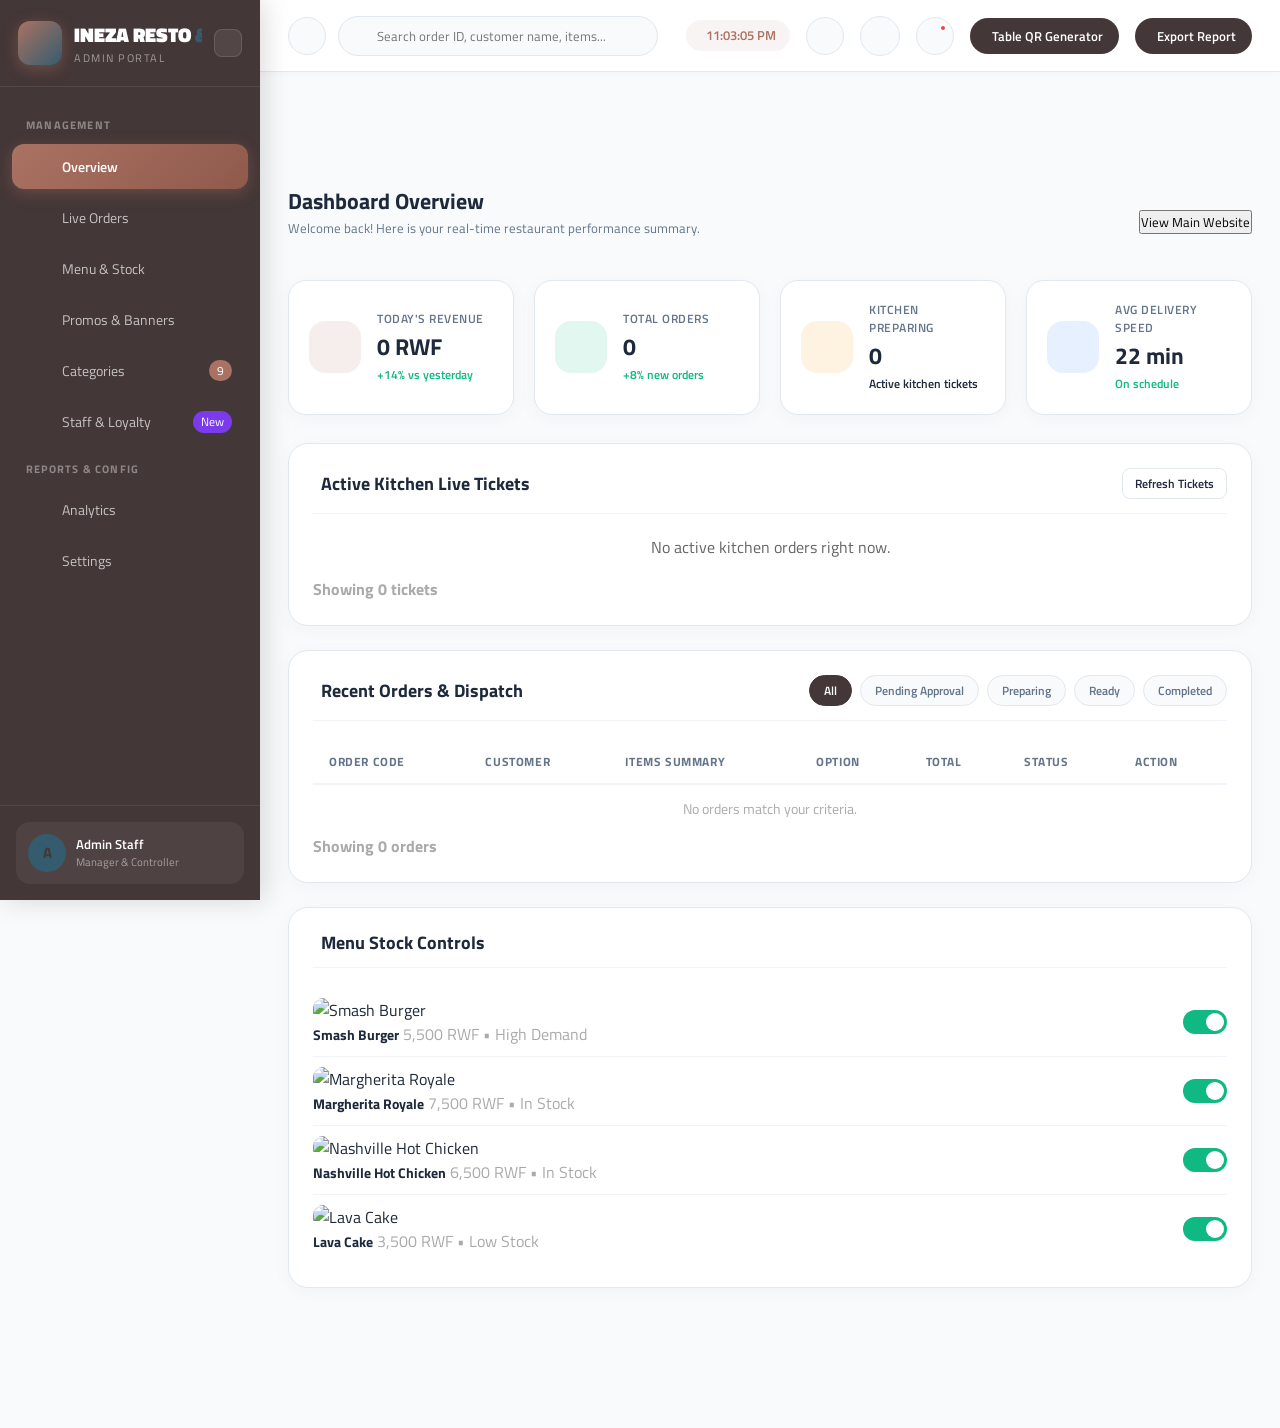
==== commit 3bfa0a77: "feat(analytics): add registered vs guest donut chart and interactive Kigali customer delivery locati" ====
--- a/admin.html
+++ b/admin.html
@@ -76,6 +76,7 @@
    <link rel="stylesheet" href="css/style.css" />
    <link rel="stylesheet" href="css/admin.css" />
    <link rel="stylesheet" href="css/theme.css?v=1.0" />
+   <link rel="stylesheet" href="https://unpkg.com/leaflet@1.9.4/dist/leaflet.css" integrity="sha256-p4NxAoJBhIIN+hmNHrzRCf9tD/miZyoHS5obTRR9BMY=" crossorigin="" />
    <link rel="manifest" href="manifest.json">
 
    <!-- Synchronous Theme Initializer (prevents FOUC) -->
@@ -1154,6 +1155,91 @@
                      </div>
                      <div class="p-3" id="analyticsFulfilmentBreakdownList">
                         <!-- Rendered dynamically -->
+                     </div>
+                  </div>
+               </div>
+            </div>
+
+            <!-- CUSTOMER SEGMENTATION DONUT & LIVE LOCATION MAP ROW -->
+            <div class="row g-4 mb-4">
+               <!-- 1. Registered Loyalty vs Guest Customers Donut Chart Card -->
+               <div class="col-lg-5">
+                  <div class="admin-card h-100 shadow-sm d-flex flex-column">
+                     <div class="admin-card-header d-flex justify-content-between align-items-center">
+                        <h5 class="mb-0"><i class="fas fa-users me-2" style="color:var(--primary);"></i>Registered vs. Guest Customers</h5>
+                        <span class="badge bg-light text-dark border" id="analyticsCustomerTotalRatioBadge">0 Total</span>
+                     </div>
+                     <div class="p-3 flex-grow-1 d-flex flex-column justify-content-between">
+                        <!-- Donut SVG & Central Metric -->
+                        <div class="d-flex align-items-center justify-content-center my-2 position-relative" style="min-height:190px;">
+                           <div id="analyticsCustomerDonutChart" class="position-relative d-flex align-items-center justify-content-center">
+                              <!-- Dynamic SVG Donut Rendered Here -->
+                           </div>
+                        </div>
+
+                        <!-- Segment Details Breakdown -->
+                        <div class="border-top pt-3 mt-2">
+                           <div class="row g-2 text-center">
+                              <div class="col-6">
+                                 <div class="p-2 rounded bg-light border">
+                                    <div class="d-flex align-items-center justify-content-center gap-1 mb-1">
+                                       <span class="badge rounded-circle p-1" style="background:#7c3aed;"> </span>
+                                       <span class="small fw-bold text-dark">Registered</span>
+                                    </div>
+                                    <h5 class="fw-bold mb-0 text-dark" id="donutRegCount">0</h5>
+                                    <small class="text-muted d-block" id="donutRegPercent">0% (0 RWF)</small>
+                                    <span class="badge text-white px-2 py-0 mt-1" style="font-size:0.68rem; background:#7c3aed;">Loyalty VIPs</span>
+                                 </div>
+                              </div>
+                              <div class="col-6">
+                                 <div class="p-2 rounded bg-light border">
+                                    <div class="d-flex align-items-center justify-content-center gap-1 mb-1">
+                                       <span class="badge rounded-circle p-1" style="background:#0ea5e9;"> </span>
+                                       <span class="small fw-bold text-dark">Guest Checkouts</span>
+                                    </div>
+                                    <h5 class="fw-bold mb-0 text-dark" id="donutGuestCount">0</h5>
+                                    <small class="text-muted d-block" id="donutGuestPercent">0% (0 RWF)</small>
+                                    <span class="badge bg-info text-dark px-2 py-0 mt-1" style="font-size:0.68rem;">First-Time / Walk-in</span>
+                                 </div>
+                              </div>
+                           </div>
+                           <div class="mt-2 text-center small text-muted" id="donutAovComparison">
+                              Avg Spend: Registered 0 RWF vs Guest 0 RWF
+                           </div>
+                        </div>
+                     </div>
+                  </div>
+               </div>
+
+               <!-- 2. Live Kigali Customer Orders Geographic Dispatch Map -->
+               <div class="col-lg-7">
+                  <div class="admin-card h-100 shadow-sm d-flex flex-column">
+                     <div class="admin-card-header d-flex justify-content-between align-items-center flex-wrap gap-2">
+                        <div>
+                           <h5 class="mb-0"><i class="fas fa-map-marked-alt me-2 text-danger"></i>Customer Orders Location Map</h5>
+                           <span class="small text-muted">Geographic tracking of customer delivery orders across Kigali</span>
+                        </div>
+                        <div class="d-flex align-items-center gap-2">
+                           <span class="badge bg-success bg-opacity-10 text-success border border-success border-opacity-25 px-2 py-1" id="mapOrderPinsCount">0 Active Pins</span>
+                           <button type="button" class="btn btn-sm btn-outline-secondary py-1 px-2" onclick="recenterAnalyticsMap()" title="Recenter to Kimironko HQ">
+                              <i class="fas fa-crosshairs"></i> HQ
+                           </button>
+                        </div>
+                     </div>
+                     <div class="p-3 flex-grow-1 d-flex flex-column">
+                        <!-- Map Container with rounded corners -->
+                        <div id="analyticsCustomerMap" style="height: 280px; width: 100%; border-radius: 8px; border: 1px solid #e2e8f0; z-index: 1;"></div>
+                        
+                        <!-- Kigali Neighborhood Distribution Bar -->
+                        <div class="mt-3 pt-2 border-top">
+                           <div class="d-flex justify-content-between align-items-center mb-1">
+                              <span class="small fw-bold text-dark"><i class="fas fa-chart-pie me-1 text-primary"></i>Top Kigali Delivery Neighborhoods:</span>
+                              <small class="text-muted" id="mapTopNeighborhoodSummary">Analyzing zones...</small>
+                           </div>
+                           <div class="d-flex flex-wrap gap-1" id="mapNeighborhoodPills">
+                              <!-- Neighborhood badges dynamically populated -->
+                           </div>
+                        </div>
                      </div>
                   </div>
                </div>
@@ -2227,7 +2313,8 @@
    <!-- Scripts -->
    <script src="js/jquery-3.7.1.min.js"></script>
    <script src="js/bootstrap.bundle.min.js"></script>
-   <script src="js/admin.js?v=7.1"></script>
+   <script src="https://unpkg.com/leaflet@1.9.4/dist/leaflet.js" integrity="sha256-20nQCchB9co0qIjJZRGuk2/Z9VM+kNiyxNV1lvTlZBo=" crossorigin=""></script>
+   <script src="js/admin.js?v=7.2"></script>
 </body>
 
 </html>
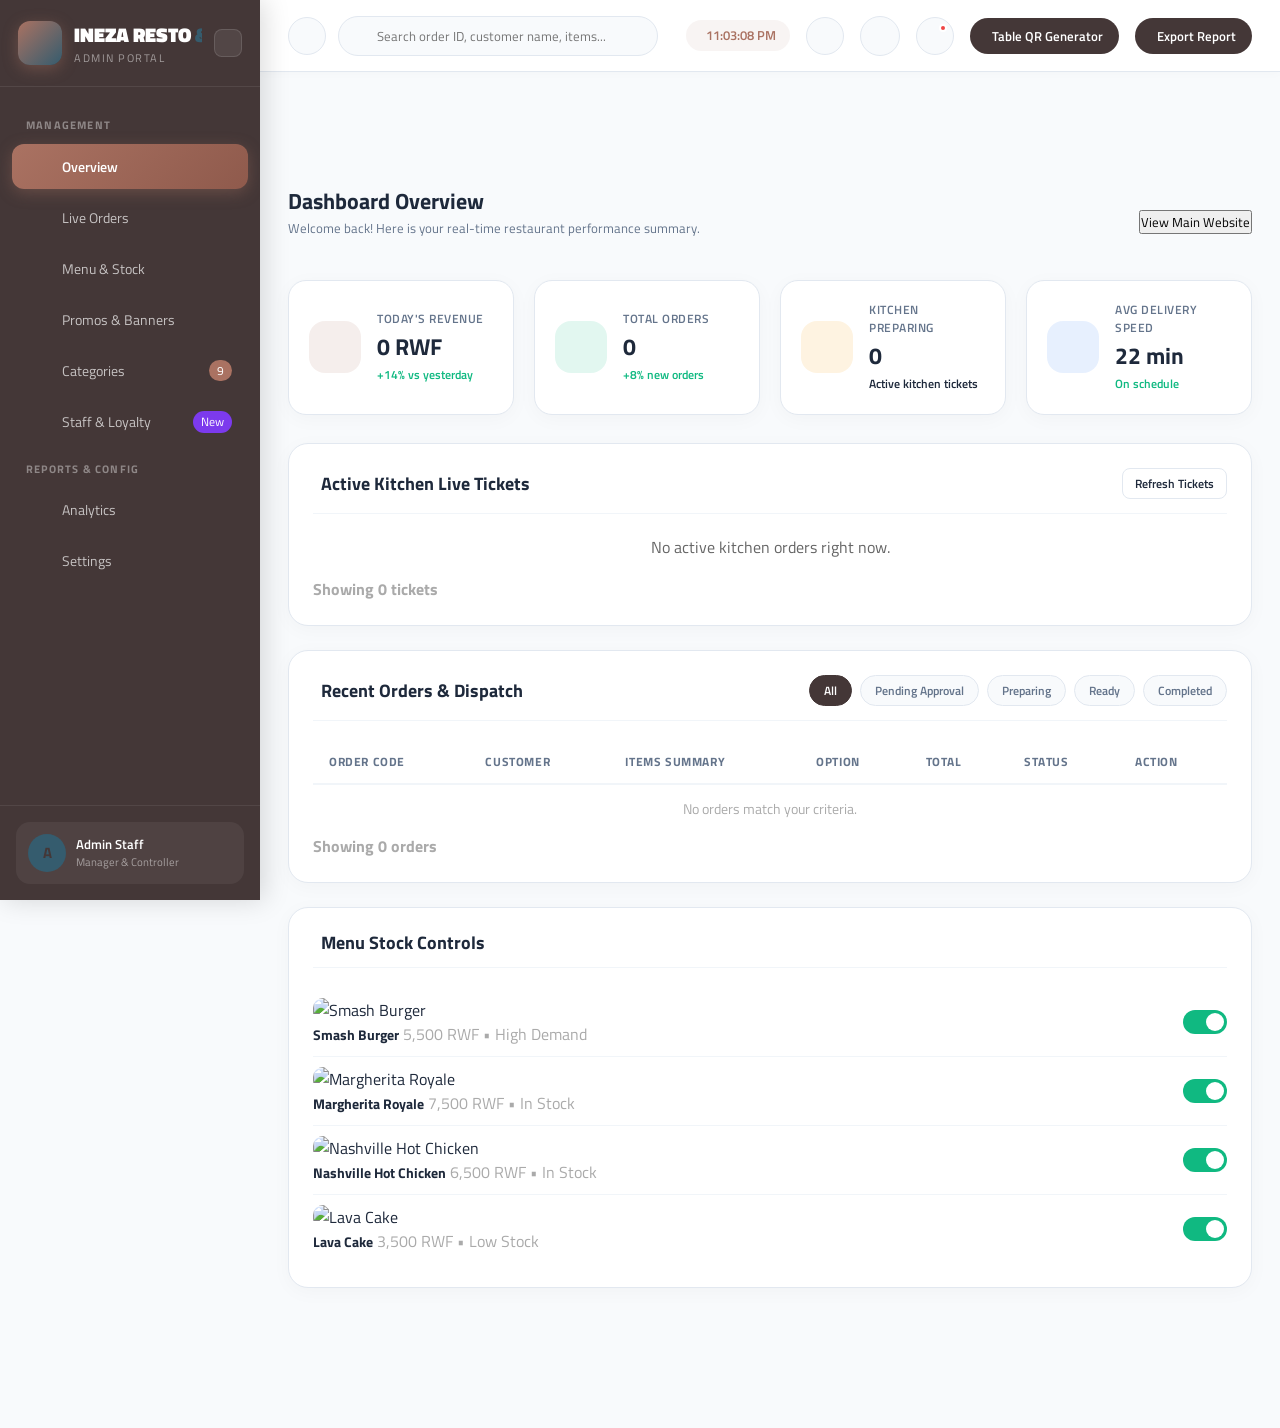
==== commit 2a35fe1f: "feat(service): add floating Call Waiter and Request Bill table action with admin enable/disable togg" ====
--- a/admin.html
+++ b/admin.html
@@ -316,6 +316,9 @@
             <div class="row g-4 mb-4">
                <!-- KITCHEN TICKETS BOARD (4 per page with pagination) -->
                <div class="col-lg-12">
+                  <!-- Live Table Service Requests Alert Banner -->
+                  <div id="adminTableRequestsContainer" class="mb-3" style="display:none;"></div>
+
                   <div class="admin-card">
                      <div class="admin-card-header">
                         <h5><i class="fas fa-fire me-2" style="color:var(--amber);"></i>Active Kitchen Live Tickets</h5>
@@ -1385,6 +1388,25 @@
                      </label>
                   </div>
                </div>
+
+               <!-- Module 3: Call Waiter & Table Service Action -->
+               <div class="d-flex justify-content-between align-items-center p-3 mb-0 rounded-3 border" style="background:#f8fafc;">
+                  <div class="pe-3">
+                     <div class="d-flex align-items-center gap-2 mb-1">
+                        <span class="fw-bold text-dark fs-6"><i class="fas fa-concierge-bell text-info me-1"></i> "Call Waiter &amp; Table Service" Pill</span>
+                        <span class="badge bg-primary rounded-pill px-2 py-1" id="badgeCallWaiterStatus" style="font-size:0.7rem;">ENABLED</span>
+                     </div>
+                     <p class="text-muted small mb-0">
+                        Shows the floating "🛎️ Call Waiter / Request Bill" button for seated diners (?table=X) allowing instant waiter calls, bill requests, or cutlery/water refills.
+                     </p>
+                  </div>
+                  <div class="text-end">
+                     <label class="switch mb-0">
+                        <input type="checkbox" id="settingToggleCallWaiter" checked onchange="handleCartSettingChange()">
+                        <span class="slider"></span>
+                     </label>
+                  </div>
+               </div>
             </div>
 
             <!-- RESTAURANT STORE OPERATIONAL PROFILE (SUPERADMIN CRUD) -->
@@ -2314,7 +2336,7 @@
    <script src="js/jquery-3.7.1.min.js"></script>
    <script src="js/bootstrap.bundle.min.js"></script>
    <script src="https://unpkg.com/leaflet@1.9.4/dist/leaflet.js" integrity="sha256-20nQCchB9co0qIjJZRGuk2/Z9VM+kNiyxNV1lvTlZBo=" crossorigin=""></script>
-   <script src="js/admin.js?v=7.2"></script>
+   <script src="js/admin.js?v=8.0"></script>
 </body>
 
 </html>
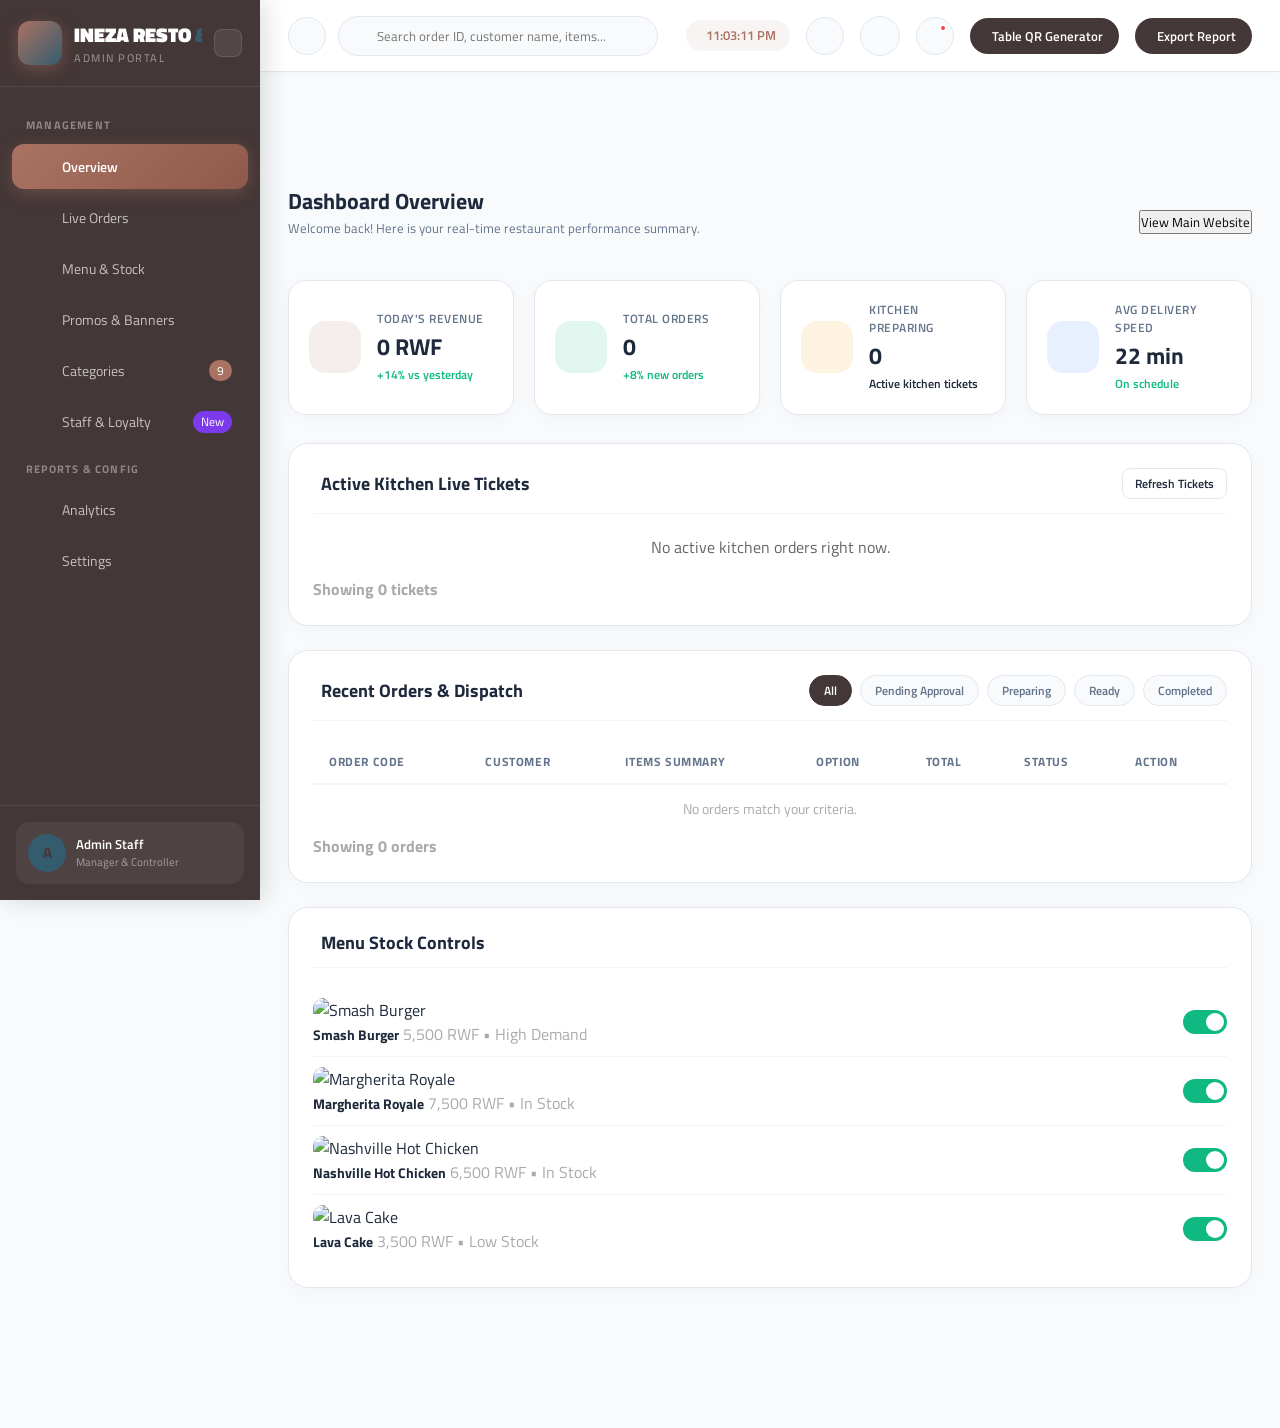
==== commit 5c633e76: "feat(settings): unify Restaurant Operations & Optional Feature Modules with Table Reservations & Cal" ====
--- a/admin.html
+++ b/admin.html
@@ -135,14 +135,14 @@
             <span class="badge-count" id="sidebarCatBadge" style="background:var(--primary);">8</span>
          </a>
 
-         <!-- Reservations & Table Progress (Temporarily Disabled) -->
-         <a href="#" class="sidebar-item" data-tab="reservations" data-tooltip="Reservations (Disabled)" style="display:none !important;">
+         <!-- Reservations & Table Progress Module (Toggleable from Settings) -->
+         <a href="#" class="sidebar-item" id="sidebarItemReservations" data-tab="reservations" data-tooltip="Reservations" style="display:none !important;">
             <i class="fas fa-calendar-check"></i>
             <span>Reservations</span>
             <span class="badge-count" id="sidebarResBadge" style="background:#e67e22;">0</span>
          </a>
 
-         <a href="#" class="sidebar-item" data-tab="tables" data-tooltip="Table Progress (Disabled)" style="display:none !important;">
+         <a href="#" class="sidebar-item" id="sidebarItemTables" data-tab="tables" data-tooltip="Table Progress" style="display:none !important;">
             <i class="fas fa-chair"></i>
             <span>Table Progress</span>
             <span class="badge-count" id="sidebarTablesBadge" style="background:#2563eb;">0</span>
@@ -300,8 +300,8 @@
                   </div>
                </div>
 
-               <!-- Booked Tables Stat Card (Temporarily Disabled) -->
-               <div class="stat-card" style="display:none !important;">
+               <!-- Booked Tables Stat Card (Toggleable from Settings) -->
+               <div class="stat-card" id="statCardReservations" style="display:none !important;">
                   <div class="stat-icon-box orange" style="background:rgba(230,126,34,0.15);color:#e67e22;">
                      <i class="fas fa-calendar-check"></i>
                   </div>
@@ -1337,14 +1337,14 @@
                </div>
             </div>
 
-            <!-- MOBILE APP & CART DRAWER MODULES -->
+            <!-- UNIFIED RESTAURANT OPERATIONS & OPTIONAL FEATURES TOGGLE -->
             <div class="admin-card mb-4 shadow-sm">
                <div class="d-flex justify-content-between align-items-center mb-3 pb-2 border-bottom flex-wrap gap-2">
                   <div>
                      <h5 class="fw-bold mb-1 text-dark">
-                        <i class="fas fa-mobile-alt me-2 text-primary"></i>Mobile App Cart Drawer Modules
+                        <i class="fas fa-toggle-on me-2 text-primary"></i>Restaurant Operations &amp; Feature Modules
                      </h5>
-                     <p class="text-muted small mb-0">Toggle which optional features appear in the mobile shopping cart drawer for ordering customers.</p>
+                     <p class="text-muted small mb-0">Toggle which operational modules are active. Enable or disable modules as your restaurant expands without modifying any code.</p>
                   </div>
                   <span class="badge bg-success rounded-pill px-3 py-1">
                      <i class="fas fa-sync-alt me-1"></i> Real-Time Sync Active
@@ -1390,7 +1390,7 @@
                </div>
 
                <!-- Module 3: Call Waiter & Table Service Action -->
-               <div class="d-flex justify-content-between align-items-center p-3 mb-0 rounded-3 border" style="background:#f8fafc;">
+               <div class="d-flex justify-content-between align-items-center p-3 mb-3 rounded-3 border" style="background:#f8fafc;">
                   <div class="pe-3">
                      <div class="d-flex align-items-center gap-2 mb-1">
                         <span class="fw-bold text-dark fs-6"><i class="fas fa-concierge-bell text-info me-1"></i> "Call Waiter &amp; Table Service" Pill</span>
@@ -1403,6 +1403,25 @@
                   <div class="text-end">
                      <label class="switch mb-0">
                         <input type="checkbox" id="settingToggleCallWaiter" checked onchange="handleCartSettingChange()">
+                        <span class="slider"></span>
+                     </label>
+                  </div>
+               </div>
+
+               <!-- Module 4: Table Reservations & Dine-In Dining Lifecycle Tracker -->
+               <div class="d-flex justify-content-between align-items-center p-3 mb-0 rounded-3 border" style="background:#f8fafc;">
+                  <div class="pe-3">
+                     <div class="d-flex align-items-center gap-2 mb-1">
+                        <span class="fw-bold text-dark fs-6"><i class="fas fa-calendar-check text-success me-1"></i> "Table Reservations &amp; Floor Progress" Module</span>
+                        <span class="badge bg-secondary rounded-pill px-2 py-1" id="badgeReservationsStatus" style="font-size:0.7rem;">DISABLED</span>
+                     </div>
+                     <p class="text-muted small mb-0">
+                        Enables the public "Book Table" button for customers, active table booking forms, and activates the Admin Reservations &amp; Table Progress tracker tabs. Keep disabled if operating only online orders.
+                     </p>
+                  </div>
+                  <div class="text-end">
+                     <label class="switch mb-0">
+                        <input type="checkbox" id="settingToggleReservations" onchange="handleCartSettingChange()">
                         <span class="slider"></span>
                      </label>
                   </div>
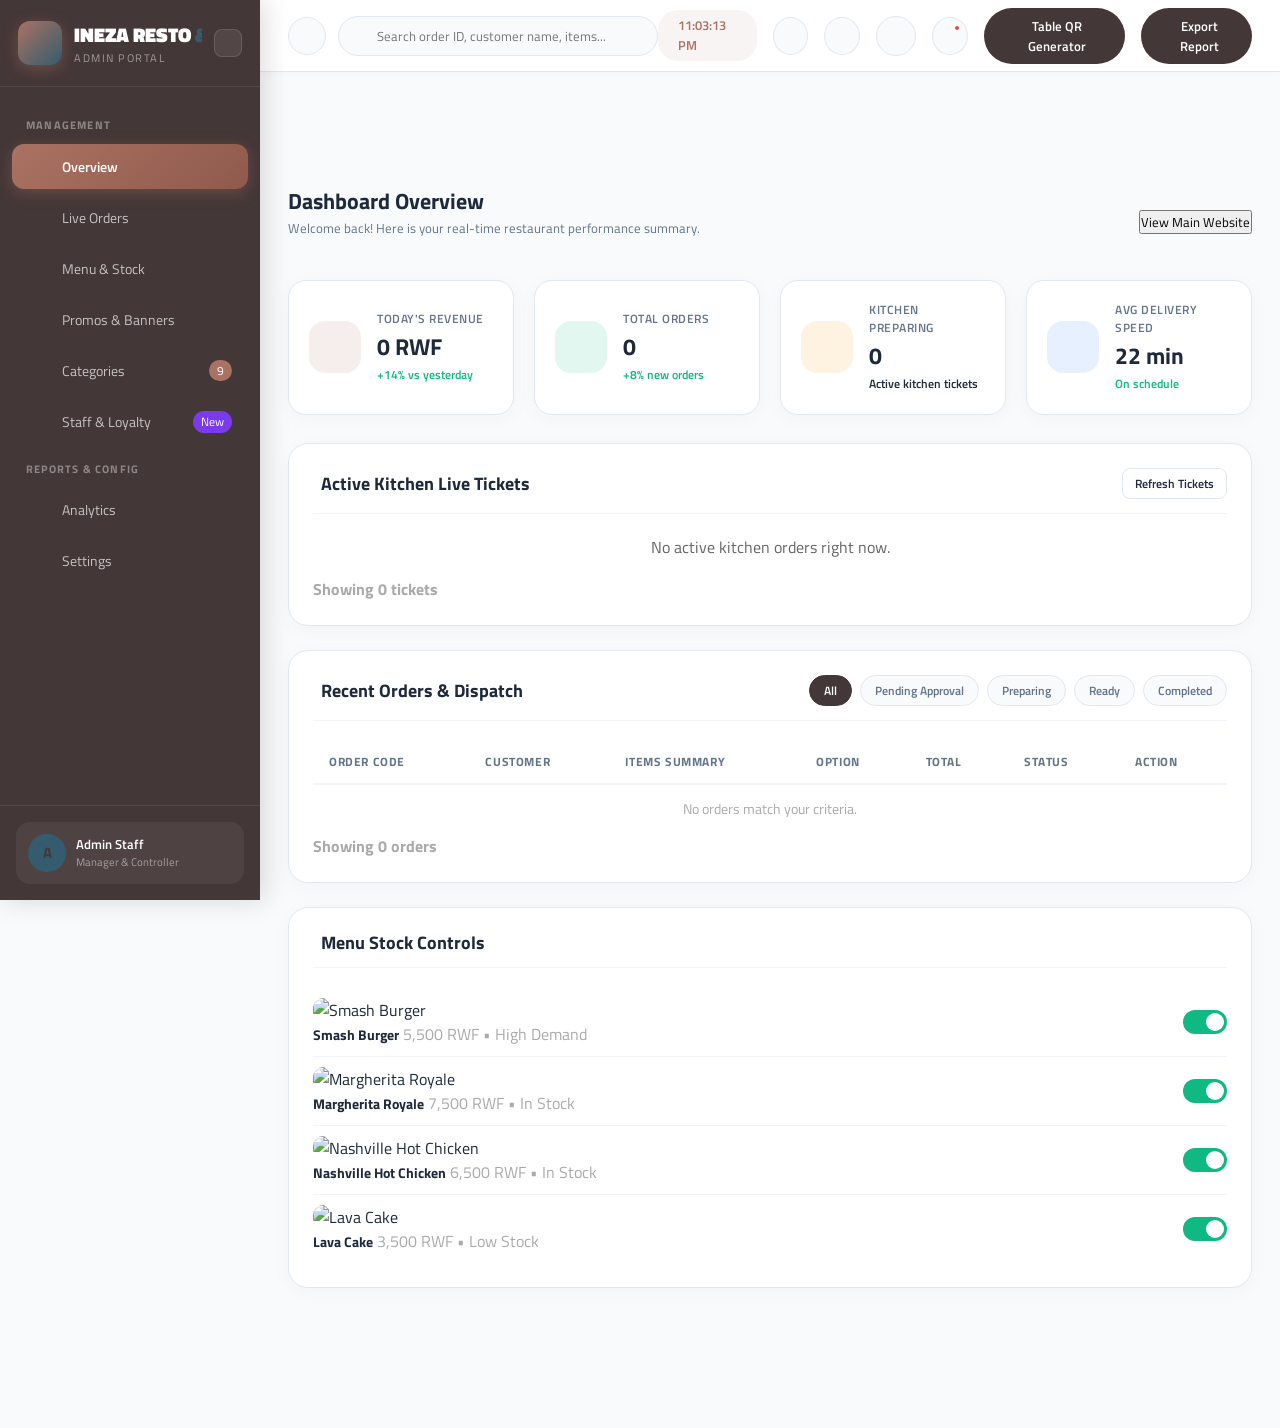
==== commit cfc5880a: "feat(kds): add web audio kitchen arpeggio and concierge bell chime with topbar and settings controls" ====
--- a/admin.html
+++ b/admin.html
@@ -211,6 +211,12 @@
 
             <button type="button" class="topbar-icon-btn" onclick="refreshKitchenData()" title="Refresh Kitchen Data">
                <i class="fas fa-sync-alt"></i>
+            </button>
+
+            <!-- Kitchen Audio Chime / Bell Alerts Toggle -->
+            <button type="button" class="topbar-icon-btn" id="kitchenAudioToggleBtn" onclick="toggleKitchenAudio()"
+               title="Kitchen Audio Alerts: Enabled (Click to Mute)">
+               <i class="fas fa-volume-up text-success"></i>
             </button>
 
             <!-- Dark / Light Theme Toggle -->
@@ -1409,7 +1415,7 @@
                </div>
 
                <!-- Module 4: Table Reservations & Dine-In Dining Lifecycle Tracker -->
-               <div class="d-flex justify-content-between align-items-center p-3 mb-0 rounded-3 border" style="background:#f8fafc;">
+               <div class="d-flex justify-content-between align-items-center p-3 mb-3 rounded-3 border" style="background:#f8fafc;">
                   <div class="pe-3">
                      <div class="d-flex align-items-center gap-2 mb-1">
                         <span class="fw-bold text-dark fs-6"><i class="fas fa-calendar-check text-success me-1"></i> "Table Reservations &amp; Floor Progress" Module</span>
@@ -1422,6 +1428,28 @@
                   <div class="text-end">
                      <label class="switch mb-0">
                         <input type="checkbox" id="settingToggleReservations" onchange="handleCartSettingChange()">
+                        <span class="slider"></span>
+                     </label>
+                  </div>
+               </div>
+
+               <!-- Module 5: Kitchen Audio Chime & Bell Alerts -->
+               <div class="d-flex justify-content-between align-items-center p-3 mb-0 rounded-3 border" style="background:#f8fafc;">
+                  <div class="pe-3">
+                     <div class="d-flex align-items-center gap-2 mb-1">
+                        <span class="fw-bold text-dark fs-6"><i class="fas fa-volume-up text-primary me-1"></i> "Kitchen Audio Chime &amp; Bell Alerts" Module</span>
+                        <span class="badge bg-primary rounded-pill px-2 py-1" id="badgeAudioStatus" style="font-size:0.7rem;">ENABLED</span>
+                     </div>
+                     <p class="text-muted small mb-0">
+                        Plays pleasant kitchen chime &amp; counter bell sounds on the Admin &amp; KDS screens when a new customer order or table assistance request is received.
+                     </p>
+                  </div>
+                  <div class="d-flex align-items-center gap-2">
+                     <button type="button" class="btn btn-sm btn-outline-primary rounded-pill px-3" onclick="testKitchenAudio()" title="Test Audio Chimes">
+                        <i class="fas fa-play me-1"></i> Test Chime
+                     </button>
+                     <label class="switch mb-0">
+                        <input type="checkbox" id="settingToggleAudio" checked onchange="handleKitchenAudioSettingChange()">
                         <span class="slider"></span>
                      </label>
                   </div>
@@ -2355,7 +2383,7 @@
    <script src="js/jquery-3.7.1.min.js"></script>
    <script src="js/bootstrap.bundle.min.js"></script>
    <script src="https://unpkg.com/leaflet@1.9.4/dist/leaflet.js" integrity="sha256-20nQCchB9co0qIjJZRGuk2/Z9VM+kNiyxNV1lvTlZBo=" crossorigin=""></script>
-   <script src="js/admin.js?v=8.0"></script>
+   <script src="js/admin.js?v=9.0"></script>
 </body>
 
 </html>
--- a/css/style.css
+++ b/css/style.css
@@ -3579,7 +3579,7 @@
    CART DRAWER & OVERLAY MODALS
    ============================================================ */
 .custom-modal-overlay {
-  display: none !important;
+  display: none;
   position: fixed !important;
   inset: 0 !important;
   background: rgba(10, 25, 35, 0.85) !important;
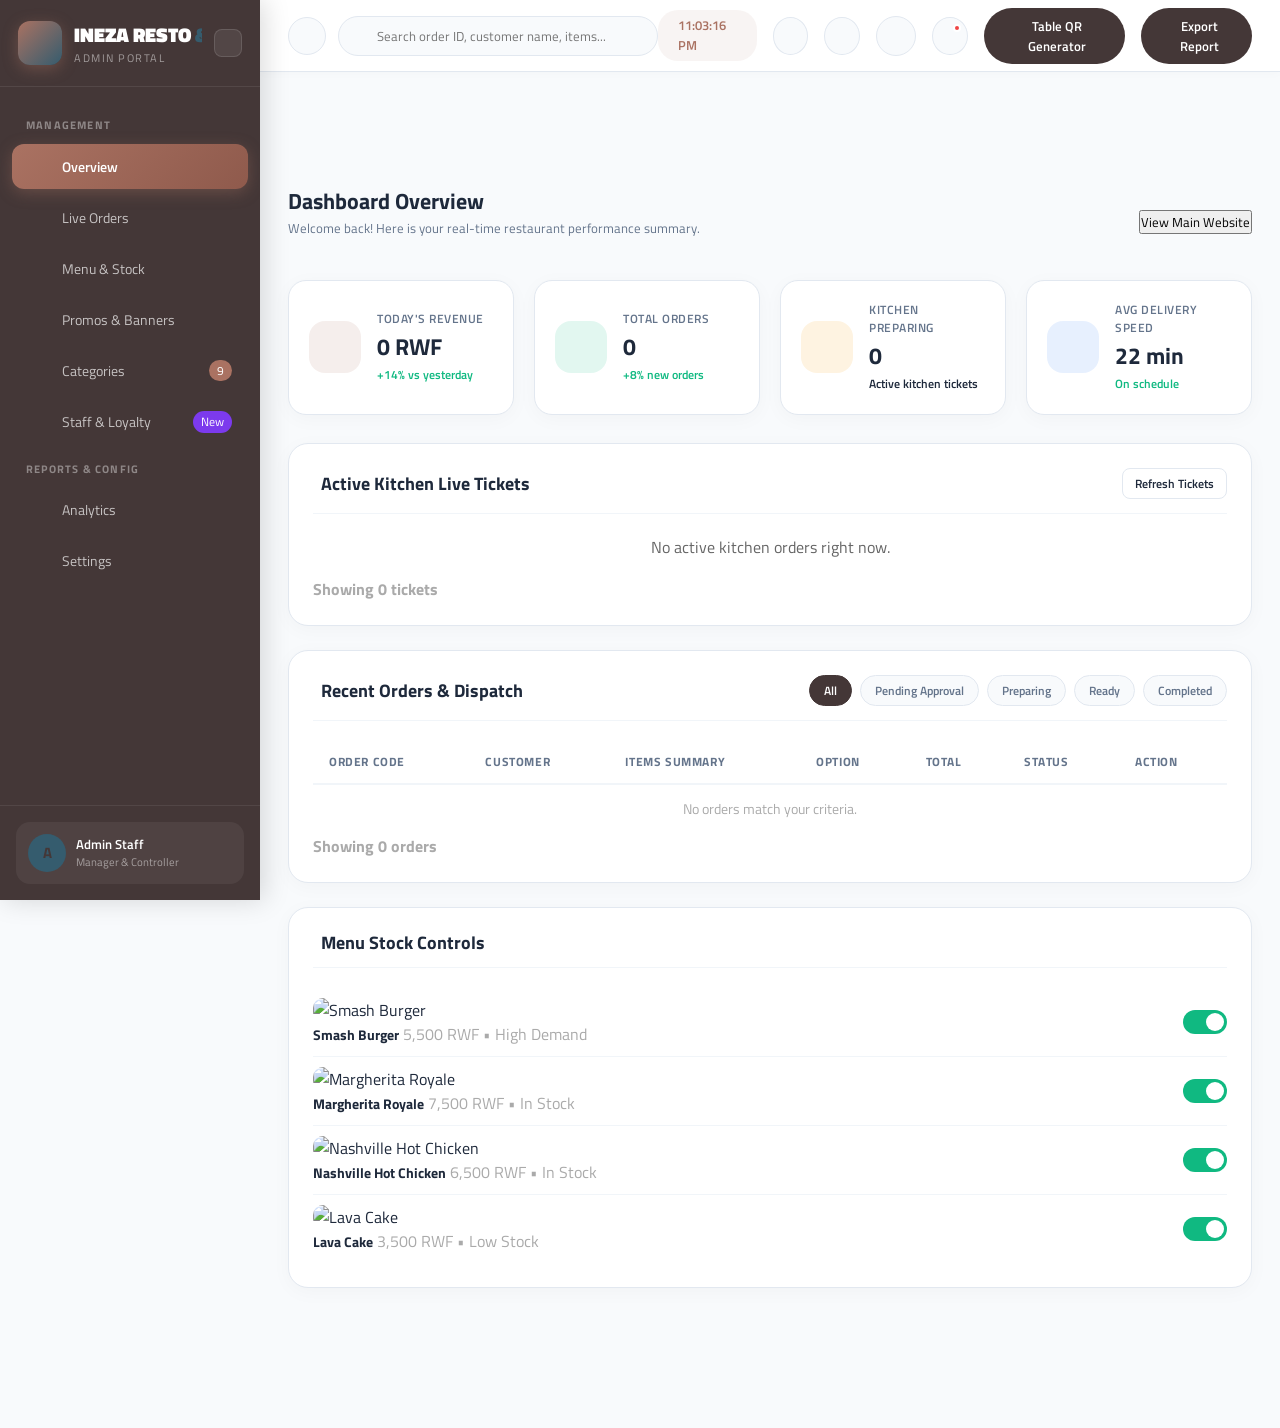
==== commit 709572a3: "feat: modern WhatsApp share UI, WhatsApp enable/disable toggle, INC- order ID prefix, and 5-item ord" ====
--- a/admin.html
+++ b/admin.html
@@ -1454,6 +1454,25 @@
                      </label>
                   </div>
                </div>
+
+               <!-- Module 6: WhatsApp Share & Direct Inquiries -->
+               <div class="d-flex justify-content-between align-items-center p-3 mt-3 rounded-3 border" style="background:#f8fafc;">
+                  <div class="pe-3">
+                     <div class="d-flex align-items-center gap-2 mb-1">
+                        <span class="fw-bold text-dark fs-6"><i class="fab fa-whatsapp text-success me-1"></i> "WhatsApp Share &amp; Direct Orders" Module</span>
+                        <span class="badge bg-primary rounded-pill px-2 py-1" id="badgeWhatsAppStatus" style="font-size:0.7rem;">ENABLED</span>
+                     </div>
+                     <p class="text-muted small mb-0">
+                        Shows the modern WhatsApp E-Receipt share buttons across both Desktop and Mobile views. When disabled, WhatsApp buttons are hidden throughout the customer application.
+                     </p>
+                  </div>
+                  <div class="text-end">
+                     <label class="switch mb-0">
+                        <input type="checkbox" id="settingToggleWhatsApp" checked onchange="handleCartSettingChange()">
+                        <span class="slider"></span>
+                     </label>
+                  </div>
+               </div>
             </div>
 
             <!-- RESTAURANT STORE OPERATIONAL PROFILE (SUPERADMIN CRUD) -->
--- a/css/style.css
+++ b/css/style.css
@@ -4690,4 +4690,38 @@
   .text-sm-mobile {
     font-size: var(--text-xs);
   }
+}
+
+/* ============================================================
+   PREMIUM WHATSAPP SHARE BUTTON STYLES
+   ============================================================ */
+.btn-whatsapp-modern {
+  background: linear-gradient(135deg, #25D366 0%, #128C7E 100%) !important;
+  color: #ffffff !important;
+  border: none !important;
+  box-shadow: 0 4px 14px rgba(37, 211, 102, 0.35) !important;
+  transition: all 0.25s cubic-bezier(0.4, 0, 0.2, 1) !important;
+  display: inline-flex !important;
+  align-items: center !important;
+  justify-content: center !important;
+  gap: 8px !important;
+  font-weight: 700 !important;
+  text-decoration: none !important;
+  cursor: pointer !important;
+}
+
+.btn-whatsapp-modern:hover {
+  background: linear-gradient(135deg, #28e06c 0%, #0e7368 100%) !important;
+  transform: translateY(-2px) !important;
+  box-shadow: 0 6px 20px rgba(37, 211, 102, 0.5) !important;
+  color: #ffffff !important;
+}
+
+.btn-whatsapp-modern:active {
+  transform: translateY(0) scale(0.98) !important;
+}
+
+.btn-whatsapp-modern i.fab {
+  font-size: 1.2rem;
+  filter: drop-shadow(0 1px 2px rgba(0, 0, 0, 0.2));
 }
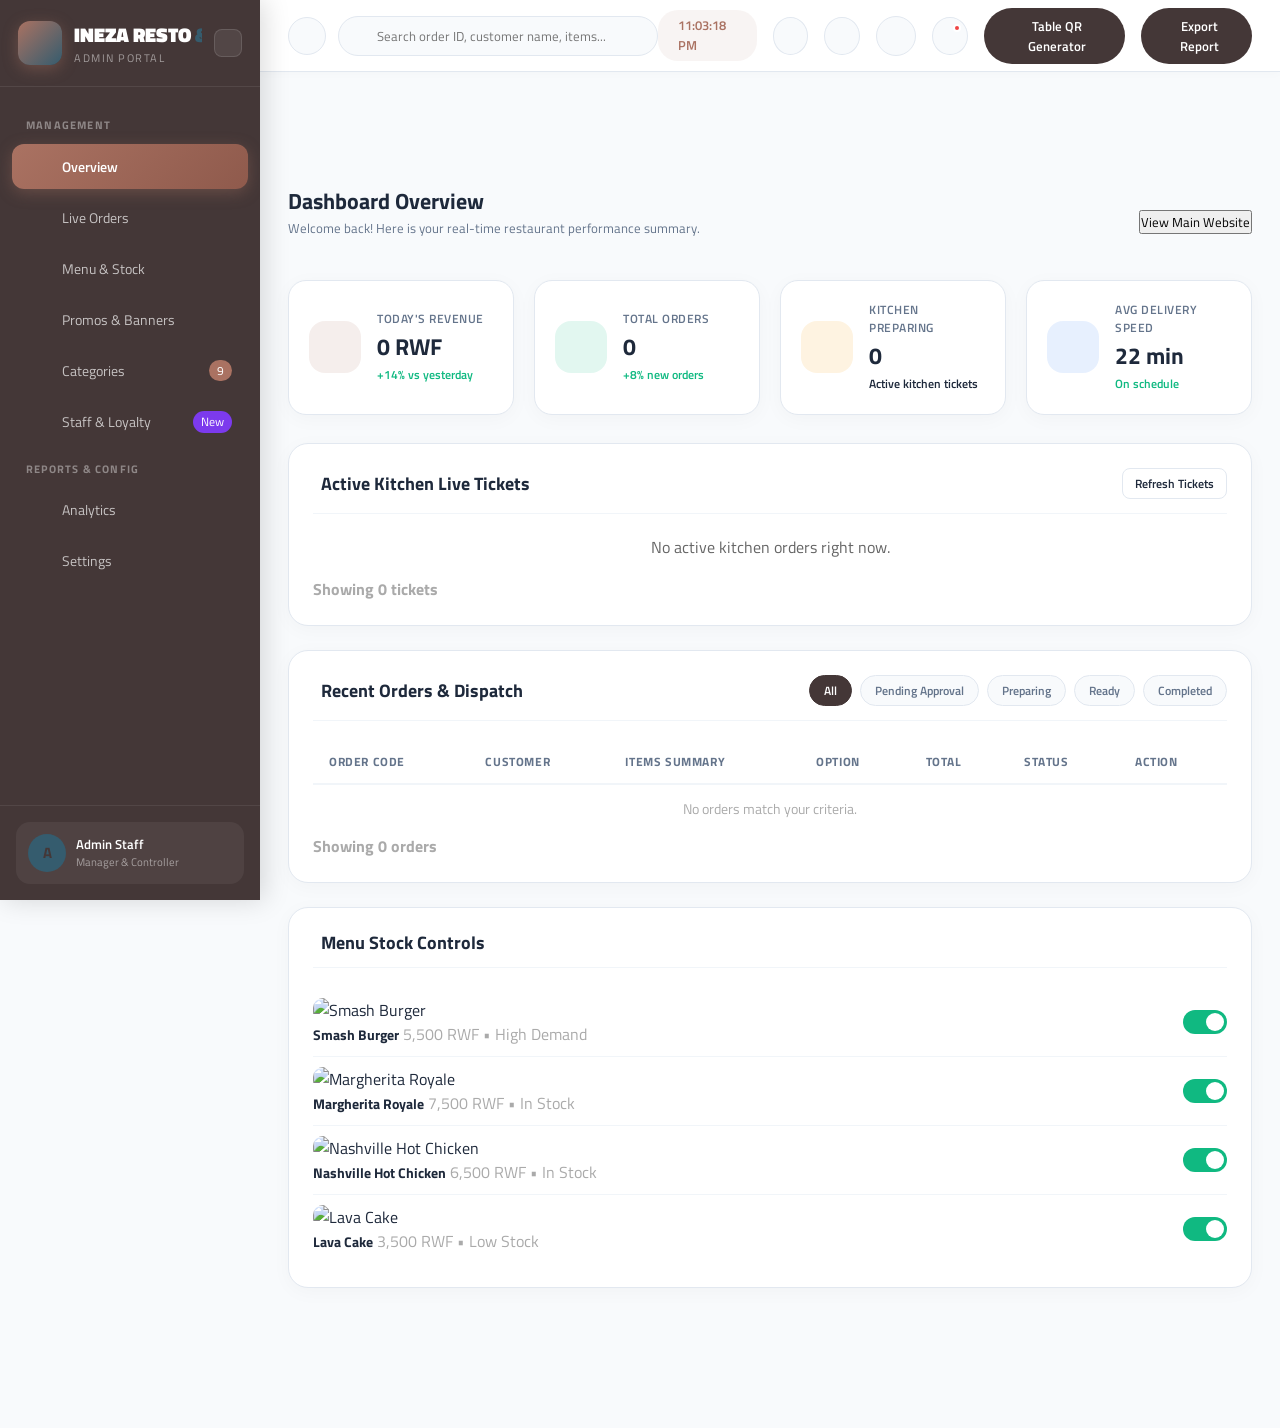
==== commit daa180a6: "feat(settings): live store configuration persistence, toast notifications on broadcast, and fix rece" ====
--- a/admin.html
+++ b/admin.html
@@ -1479,16 +1479,21 @@
             <div class="admin-card shadow-sm">
                <div class="d-flex justify-content-between align-items-center mb-3 pb-2 border-bottom flex-wrap gap-2">
                   <div>
-                     <h5 class="fw-bold mb-1 text-dark">
-                        <i class="fas fa-store-alt me-2 text-primary"></i>SuperAdmin Store &amp; Brand Configuration
-                     </h5>
+                     <div class="d-flex align-items-center gap-2 mb-1">
+                        <h5 class="fw-bold mb-0 text-dark">
+                           <i class="fas fa-store-alt me-2 text-primary"></i>SuperAdmin Store &amp; Brand Configuration
+                        </h5>
+                        <span class="badge bg-success rounded-pill px-2 py-1" id="storeSettingsStatusBadge" style="font-size:0.7rem;">
+                           <i class="fas fa-check-circle me-1"></i>SYNCED
+                        </span>
+                     </div>
                      <p class="text-muted small mb-0">Manage business details, store location, official contact, RRA EBM TIN, MoMo merchant codes, and tax rates.</p>
                   </div>
                   <div class="d-flex gap-2">
                      <button type="button" class="btn btn-sm btn-outline-secondary rounded-pill px-3" onclick="resetStoreSettingsForm()">
                         <i class="fas fa-undo me-1"></i> Discard Changes
                      </button>
-                     <button type="button" class="btn btn-sm btn-primary rounded-pill px-4 fw-bold" onclick="saveStoreSettingsForm()">
+                     <button type="button" id="saveStoreSettingsBtnTop" class="btn btn-sm btn-primary rounded-pill px-4 fw-bold" onclick="saveStoreSettingsForm()">
                         <i class="fas fa-save me-1"></i> Save Store Configuration
                      </button>
                   </div>
@@ -1578,6 +1583,21 @@
                      <div class="col-md-2">
                         <label class="form-label small fw-bold text-muted">Base Currency</label>
                         <input type="text" id="settingCurrency" class="form-control font-monospace" value="RWF" readonly />
+                     </div>
+
+                     <!-- Form Action Footer Button Row -->
+                     <div class="col-12 mt-4 pt-3 border-top d-flex justify-content-between align-items-center flex-wrap gap-2">
+                        <div class="text-muted small" id="storeSettingsLastSavedText">
+                           <i class="far fa-clock me-1"></i>Configurations synchronize in real-time with Web Menu, Mobile PWA &amp; EBM Receipts.
+                        </div>
+                        <div class="d-flex gap-2">
+                           <button type="button" class="btn btn-outline-secondary rounded-pill px-3" onclick="resetStoreSettingsForm()">
+                              <i class="fas fa-undo me-1"></i> Discard
+                           </button>
+                           <button type="submit" id="saveStoreSettingsBtnBottom" class="btn btn-primary rounded-pill px-4 fw-bold">
+                              <i class="fas fa-save me-1"></i> Save Store Configuration
+                           </button>
+                        </div>
                      </div>
                   </div>
                </form>
@@ -2134,8 +2154,8 @@
                      <span>Subtotal:</span>
                      <span id="receiptSubtotal">RWF 0</span>
                   </div>
-                  <div class="d-flex justify-content-between">
-                     <span>VAT (18% Included):</span>
+                  <div class="d-flex justify-content-between" id="receiptVatRow">
+                     <span id="receiptVatLine">VAT (18% Included):</span>
                      <span id="receiptTax">RWF 0</span>
                   </div>
                   <div class="d-flex justify-content-between fw-bold fs-6 mt-1 pt-1 border-top" style="color:#442406;">
@@ -2402,7 +2422,7 @@
    <script src="js/jquery-3.7.1.min.js"></script>
    <script src="js/bootstrap.bundle.min.js"></script>
    <script src="https://unpkg.com/leaflet@1.9.4/dist/leaflet.js" integrity="sha256-20nQCchB9co0qIjJZRGuk2/Z9VM+kNiyxNV1lvTlZBo=" crossorigin=""></script>
-   <script src="js/admin.js?v=9.0"></script>
+   <script src="js/admin.js?v=9.1"></script>
 </body>
 
 </html>
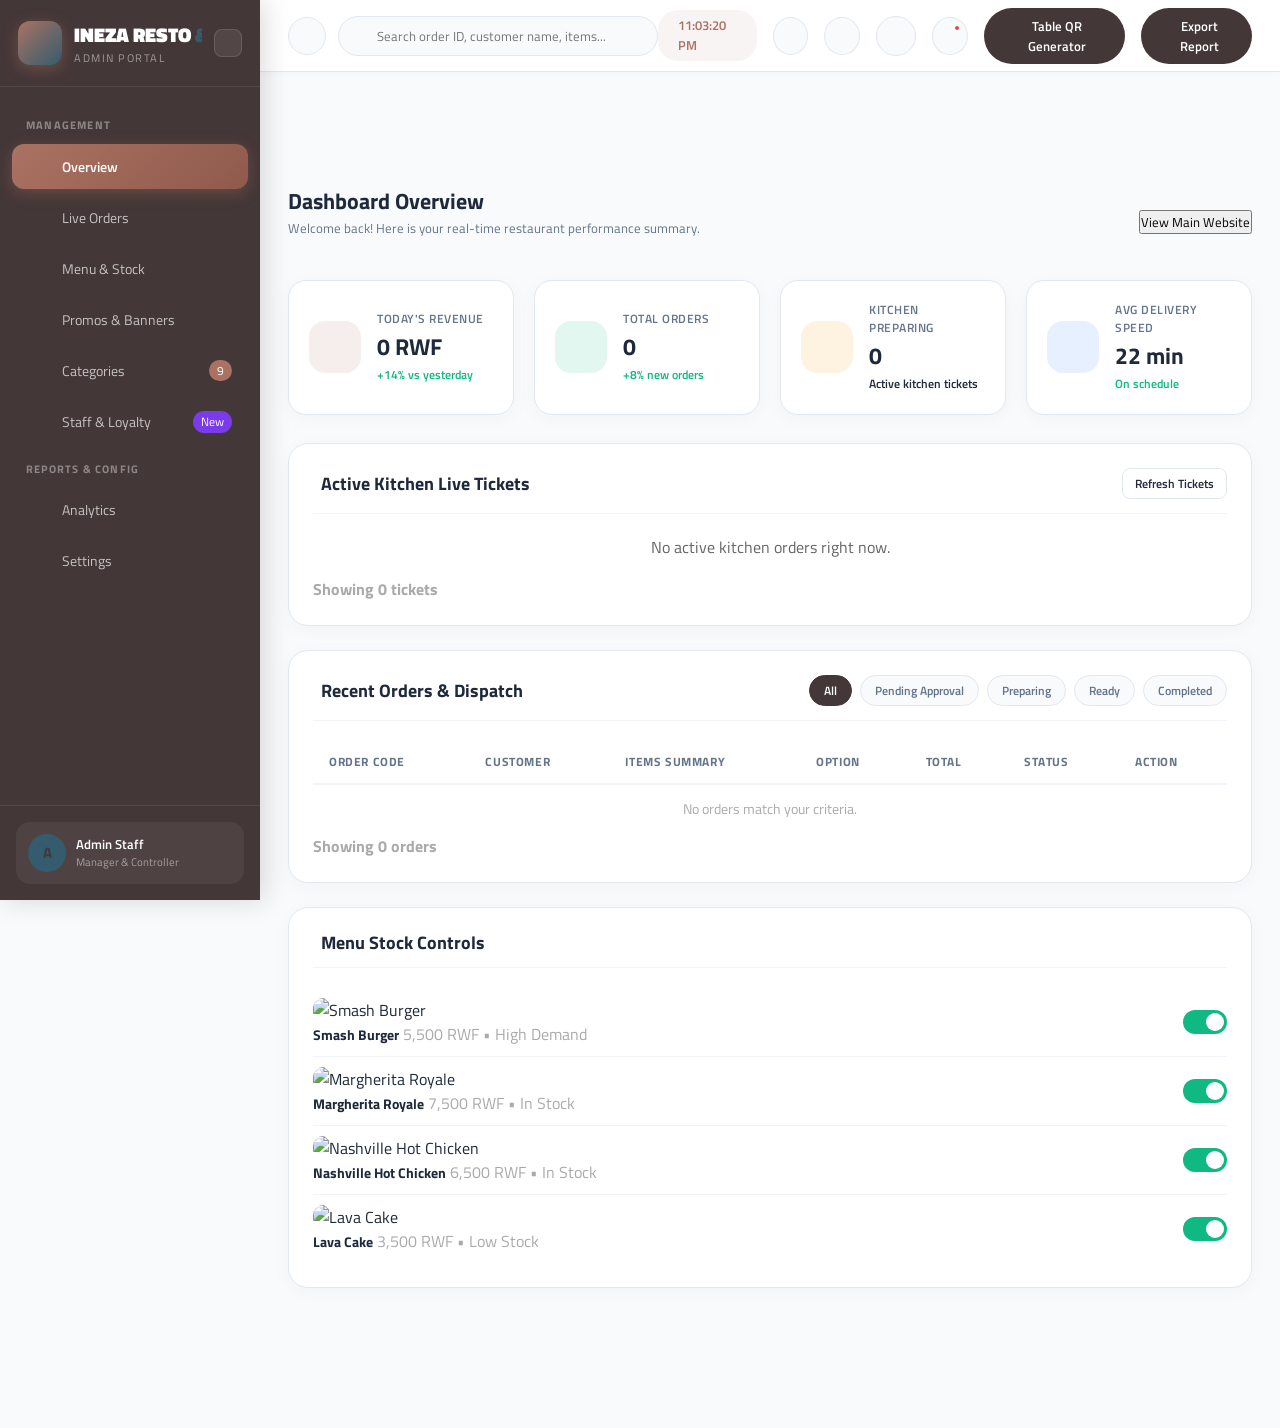
==== commit 74fbed62: "chore(admin): adjust store configuration bottom action buttons layout" ====
--- a/admin.html
+++ b/admin.html
@@ -1590,14 +1590,14 @@
                         <div class="text-muted small" id="storeSettingsLastSavedText">
                            <i class="far fa-clock me-1"></i>Configurations synchronize in real-time with Web Menu, Mobile PWA &amp; EBM Receipts.
                         </div>
-                        <div class="d-flex gap-2">
+                        <!-- <div class="d-flex gap-2">
                            <button type="button" class="btn btn-outline-secondary rounded-pill px-3" onclick="resetStoreSettingsForm()">
                               <i class="fas fa-undo me-1"></i> Discard
                            </button>
                            <button type="submit" id="saveStoreSettingsBtnBottom" class="btn btn-primary rounded-pill px-4 fw-bold">
                               <i class="fas fa-save me-1"></i> Save Store Configuration
                            </button>
-                        </div>
+                        </div> -->
                      </div>
                   </div>
                </form>
